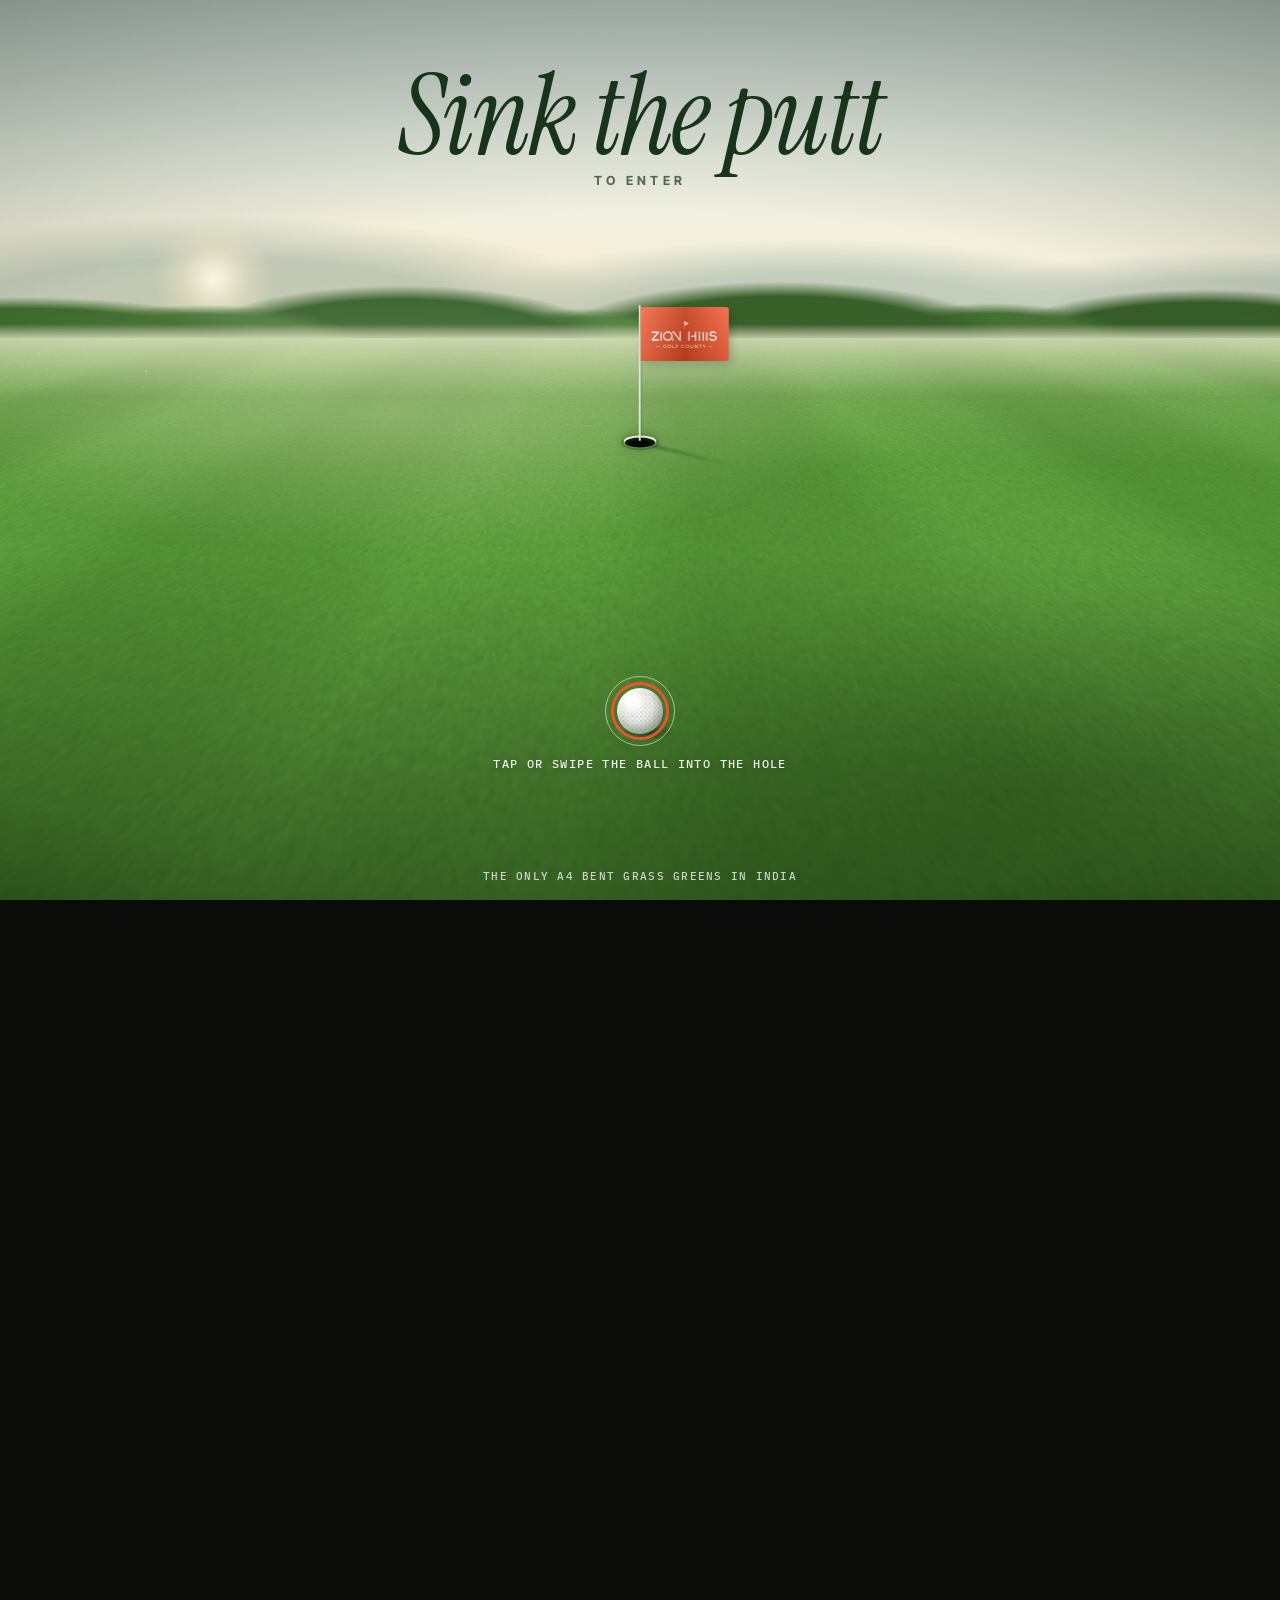
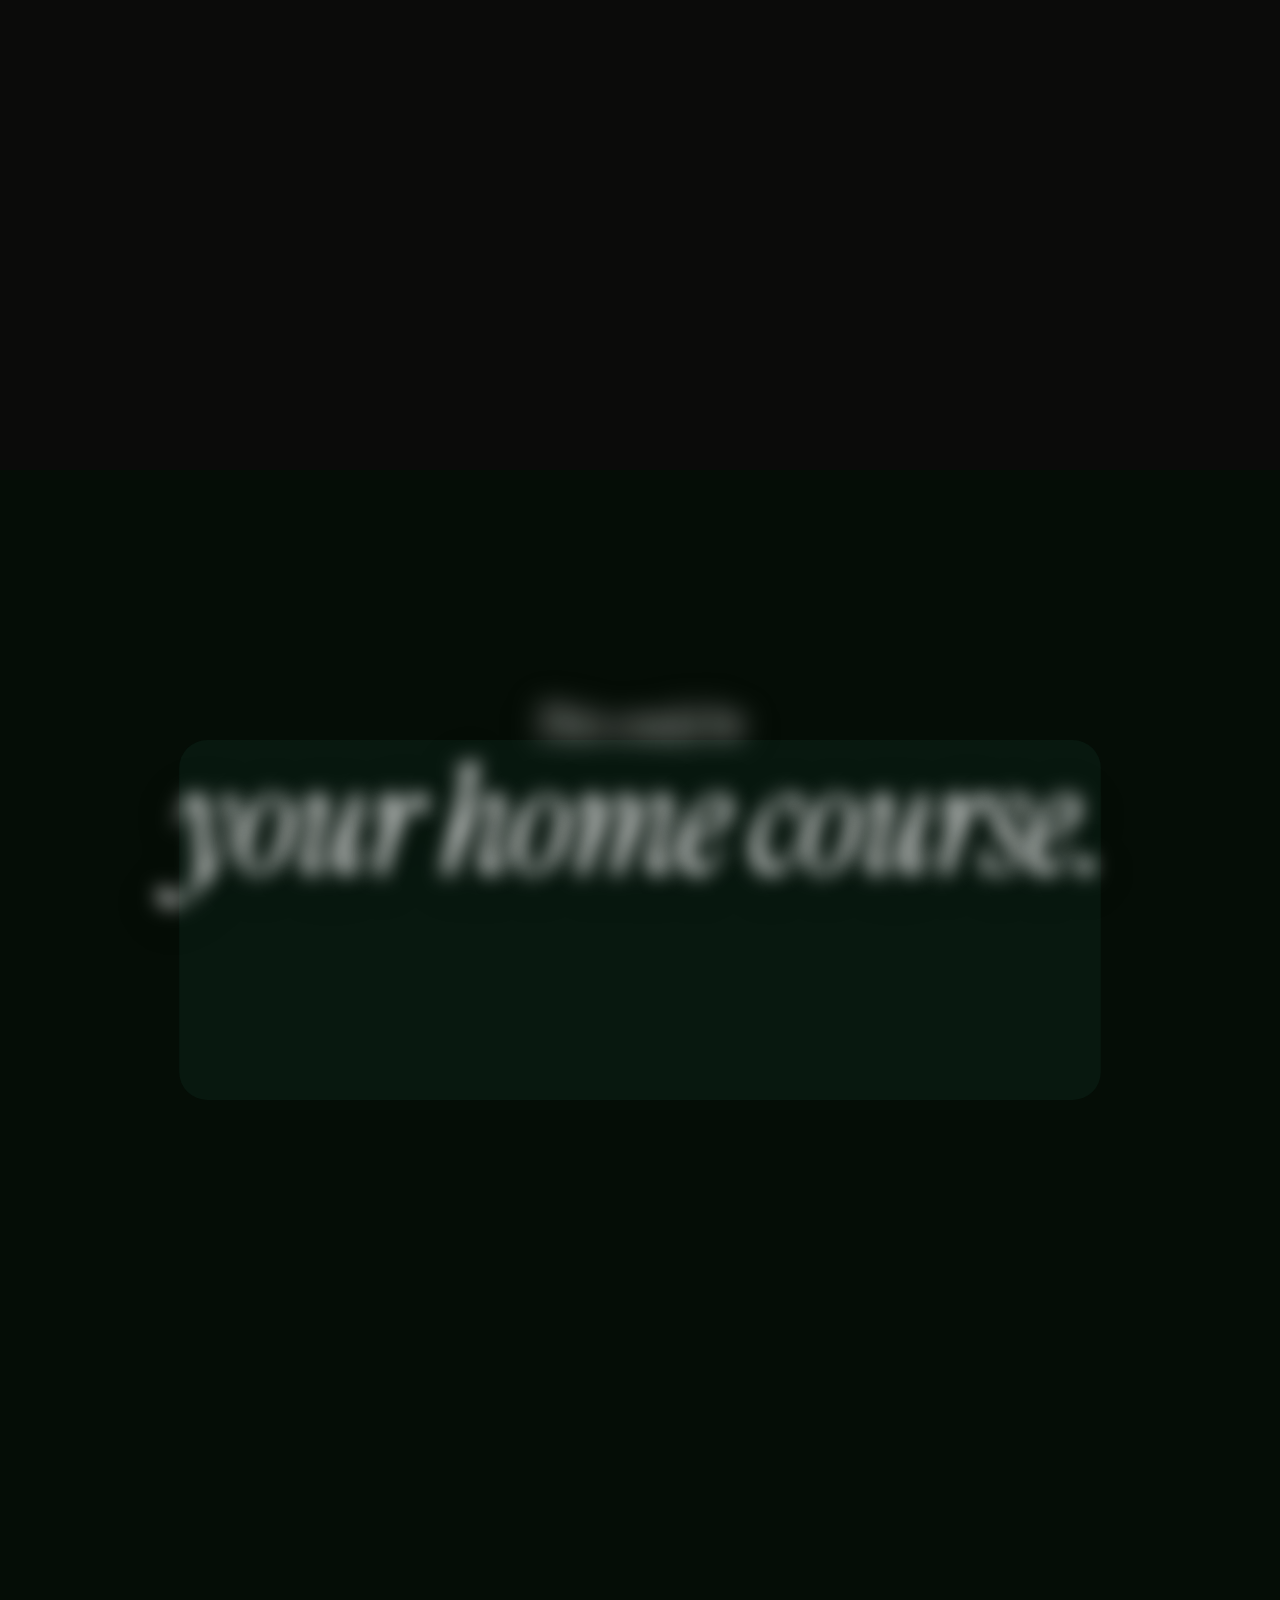
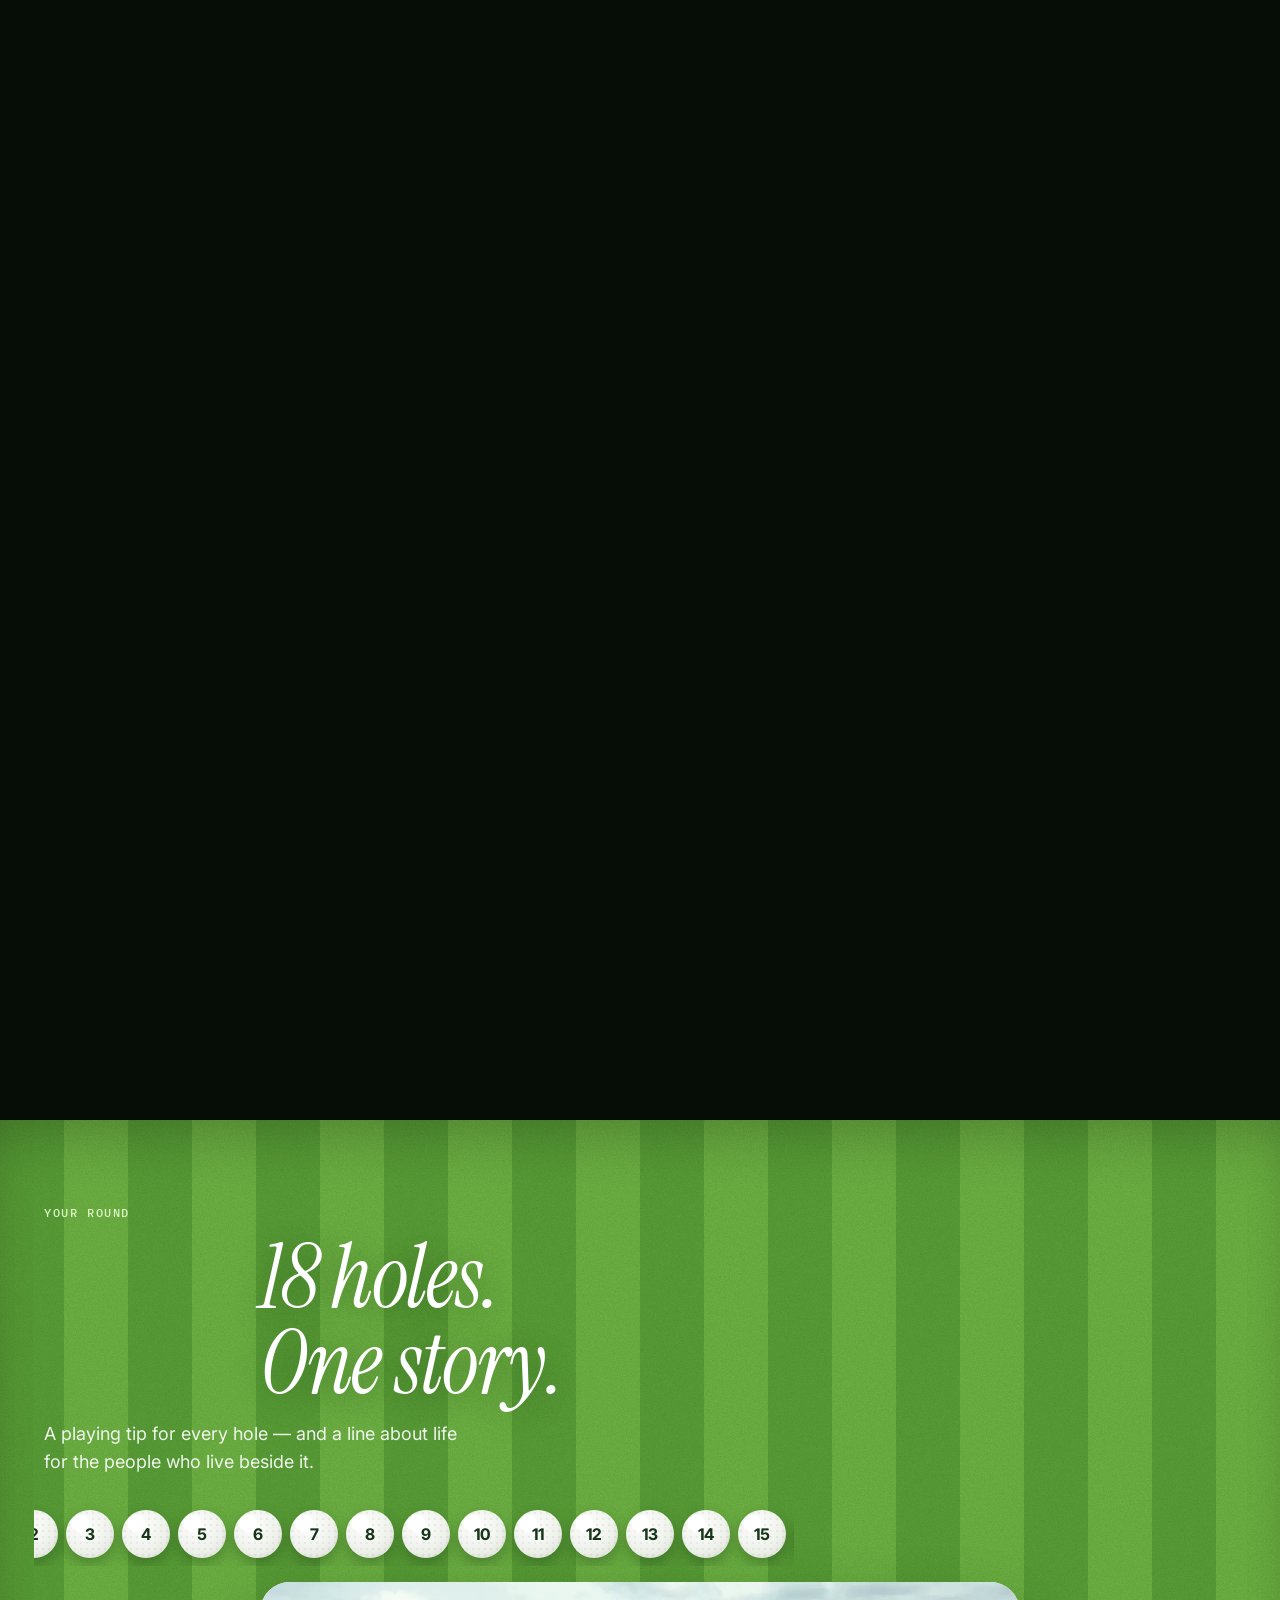
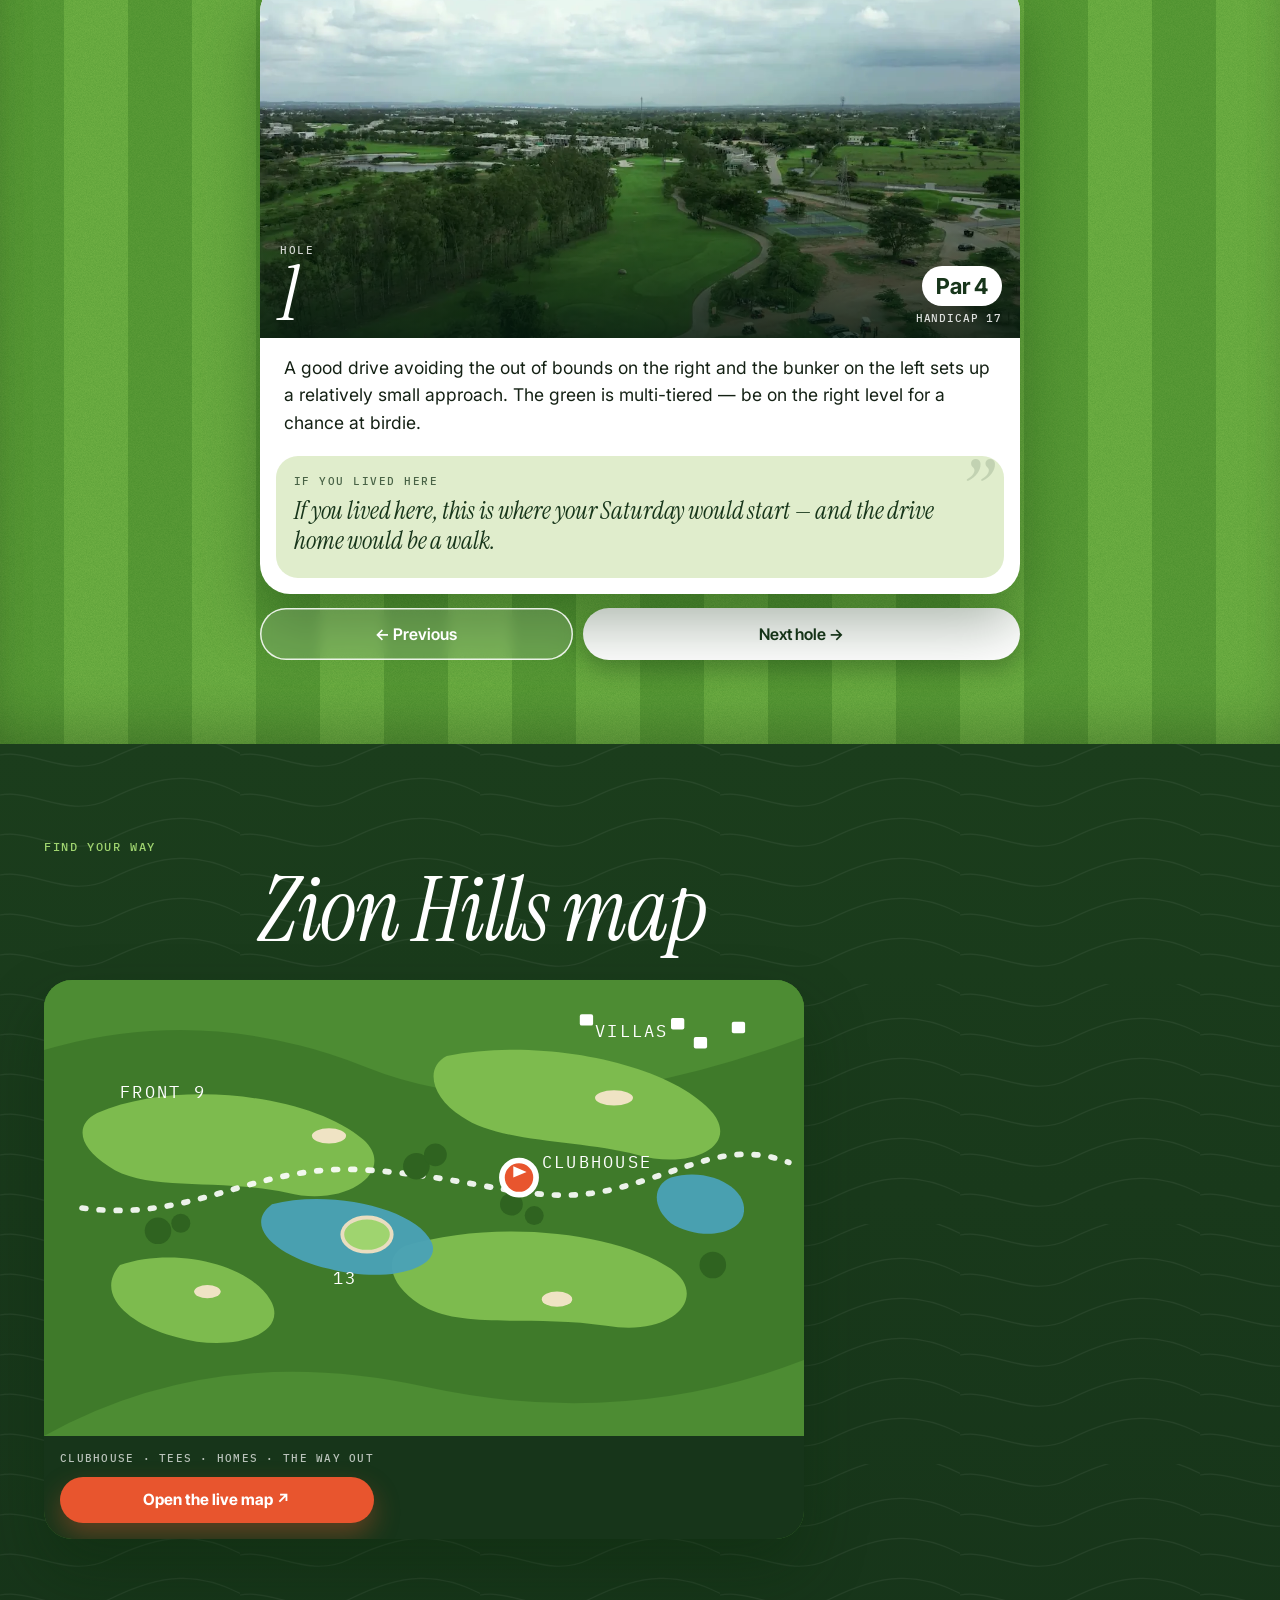
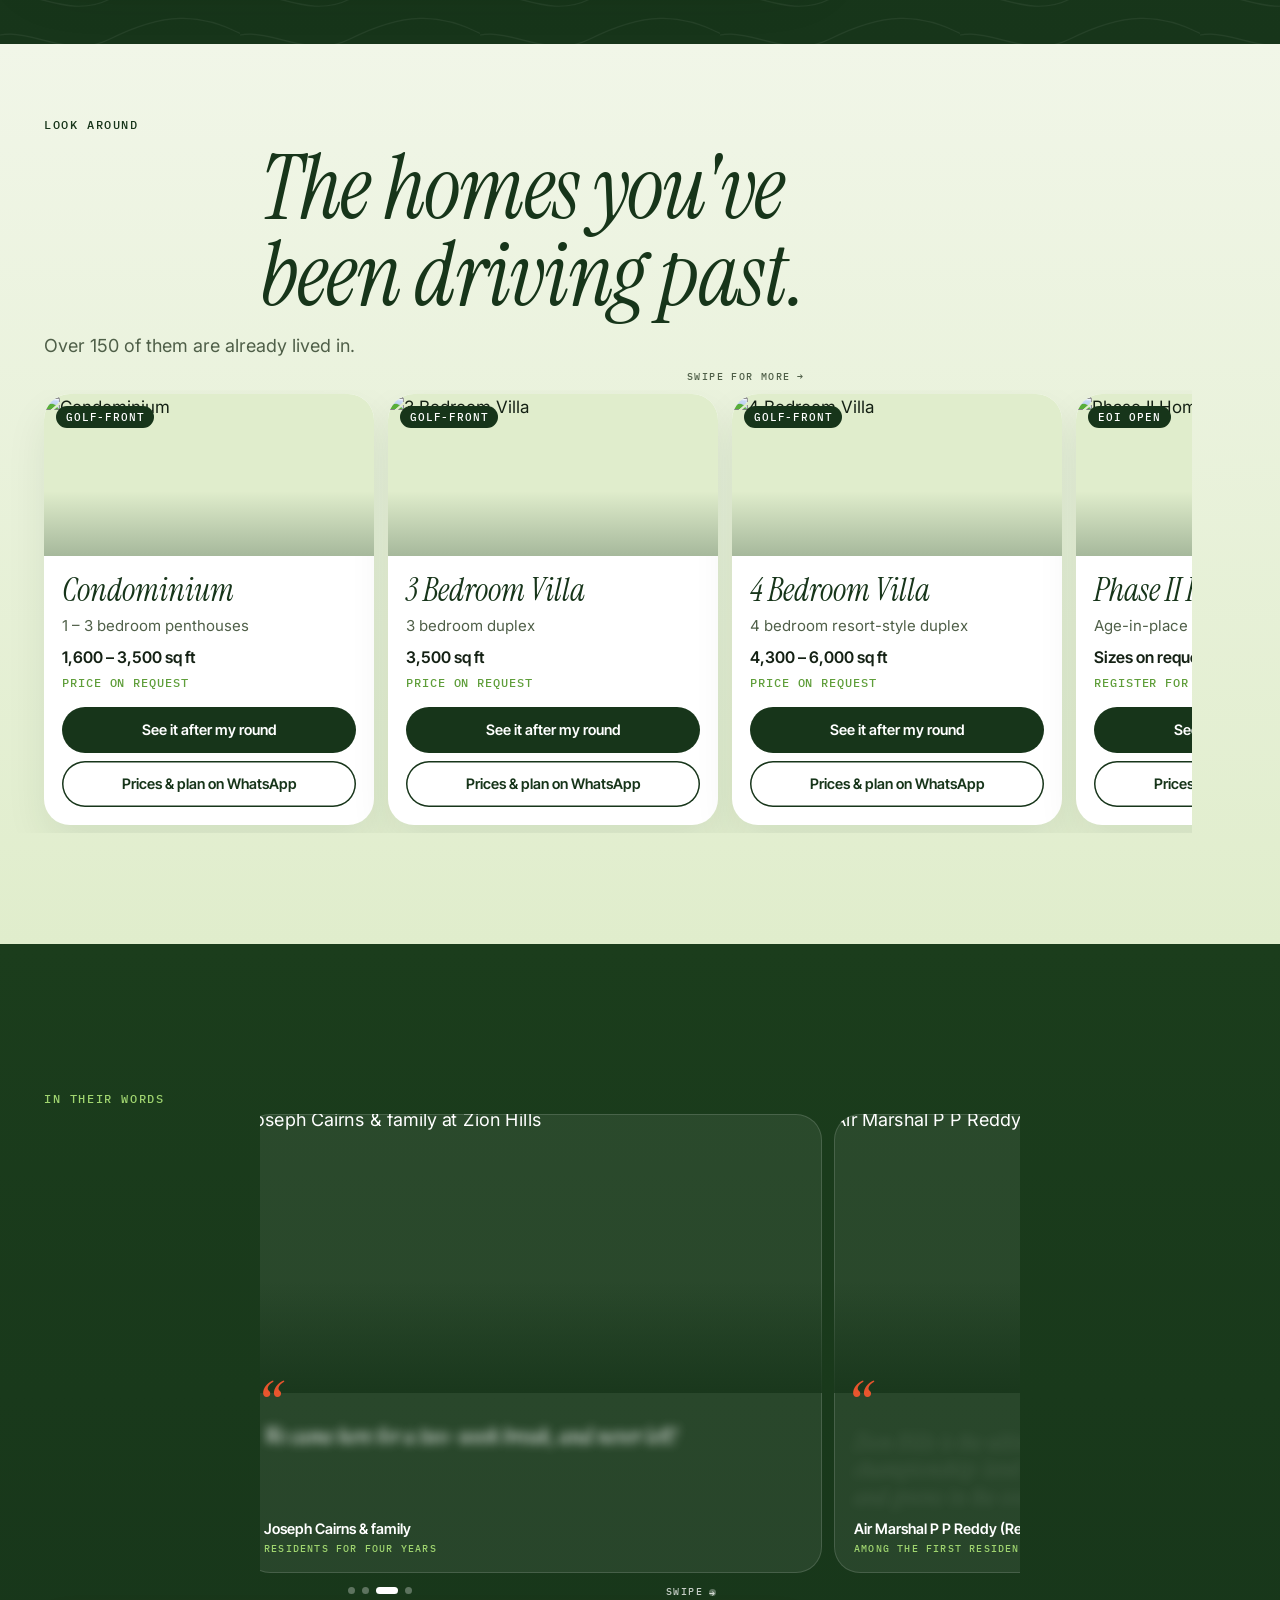
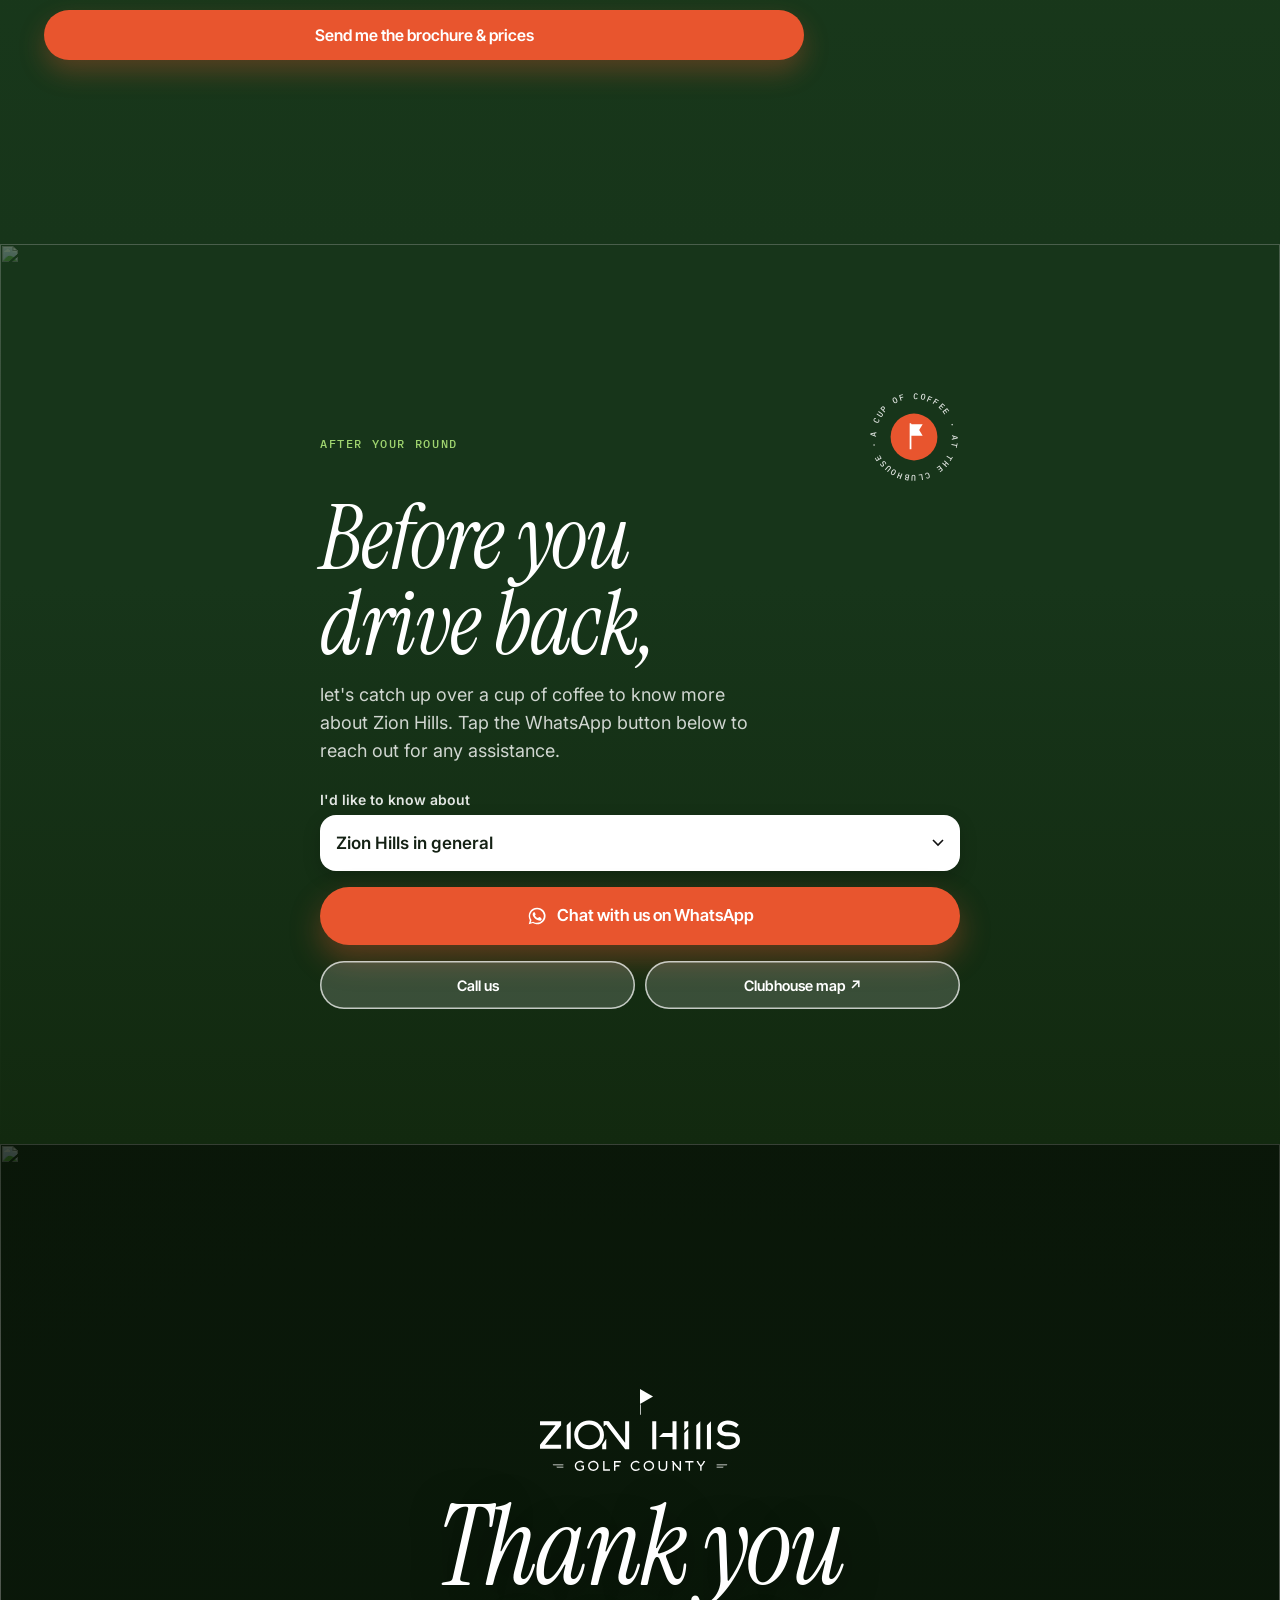
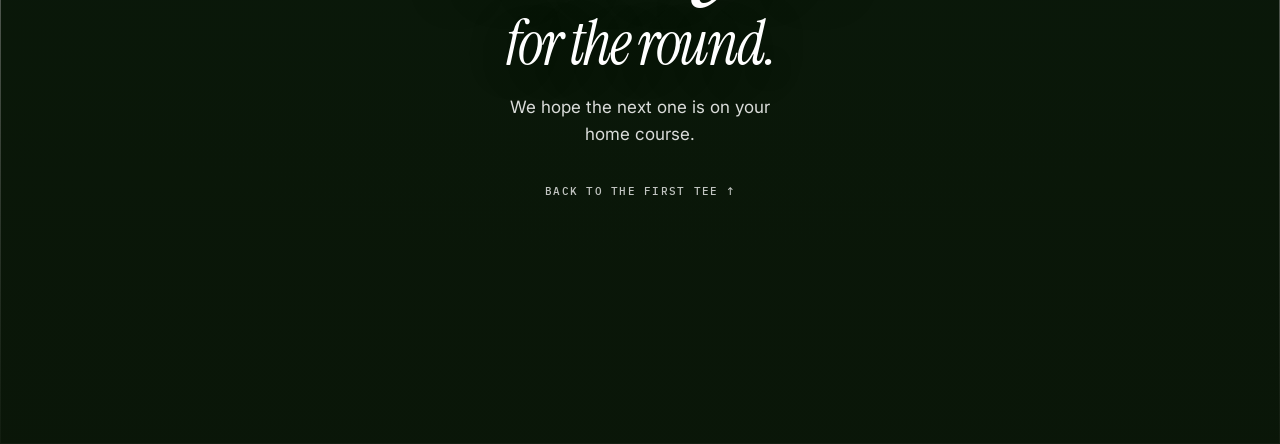
==== index.html @ a8da4b74 "Coffee invitation, closing thank-you, sounds for homes and testimonials - Clubhouse: 'Before you dri" ====
<!doctype html>
<html lang="en">
<head>
  <meta charset="utf-8">
  <meta name="viewport" content="width=device-width, initial-scale=1, viewport-fit=cover">
  <title>Zion Hills — Sink the Putt</title>
  <meta name="description" content="Your hole-by-hole guide to the Zion Hills course — and the story of the people who live beside it.">
  <meta name="theme-color" content="#f1f6e8">
  <meta property="og:title" content="Zion Hills — Sink the Putt">
  <meta property="og:description" content="Your hole-by-hole guide to Zion Hills. This could be your home course.">
  <meta property="og:image" content="https://znxare.github.io/zion-hills-tour/images/share.jpg">
  <meta property="og:image:width" content="1200">
  <meta property="og:image:height" content="630">
  <meta name="twitter:card" content="summary_large_image">
  <link rel="icon" href="images/favicon.svg" type="image/svg+xml">
  <link rel="apple-touch-icon" href="images/apple-touch-icon.png">
  <link rel="preconnect" href="https://fonts.googleapis.com">
  <link rel="preconnect" href="https://fonts.gstatic.com" crossorigin>
  <link href="https://fonts.googleapis.com/css2?family=Instrument+Serif:ital@0;1&family=Inter+Tight:wght@500;600;700;800&family=IBM+Plex+Mono:wght@500&family=Inter:wght@400;500;600&display=swap" rel="stylesheet">
  <link rel="stylesheet" href="css/cart.css?v=20261116012708">
</head>
<body class="gating">
  <!-- 0. The ritual: sink the putt to enter -->
  <div class="gate" id="gate" role="dialog" aria-modal="true" aria-labelledby="gate-title">
    <!-- a real putting green, seen from where you stand over the ball -->
    <div class="g-sky" aria-hidden="true"></div>
    <div class="g-trees" aria-hidden="true"></div>
    <div class="g-turf" aria-hidden="true"><div class="g-plane"></div></div>
    <div class="g-light" aria-hidden="true"></div>
    <div class="green" aria-hidden="true">
      <span class="pin-shadow"></span>
      <span class="cup"><i></i></span>
      <span class="pin"><i></i></span>
    </div>
    <div class="gate-copy">
      <h1 id="gate-title"><em class="serif"></em><span></span></h1>
    </div>
    <button class="ball" id="ball" aria-label="Putt the ball"><i></i></button>
    <p class="mono gate-hint"></p>
    <p class="gate-msg" aria-live="polite"></p>
    <p class="mono gate-foot">The only A4 Bent Grass greens in India</p>
  </div>

  <main id="app"></main>

  <!-- Dock: always-on main ask -->
  <nav class="dock" aria-label="Quick actions">
    <a class="dock-round" id="dock-wa" href="#" target="_blank" rel="noopener" aria-label="WhatsApp Zion Hills">
      <svg viewBox="0 0 24 24" width="22" height="22" aria-hidden="true"><path fill="currentColor" d="M12 2a10 10 0 0 0-8.6 15l-1.3 4.8 4.9-1.3A10 10 0 1 0 12 2zm0 18.2c-1.5 0-3-.4-4.2-1.1l-.3-.2-2.9.8.8-2.8-.2-.3A8.2 8.2 0 1 1 12 20.2zm4.5-6.1c-.2-.1-1.5-.7-1.7-.8-.2-.1-.4-.1-.6.1l-.8 1c-.1.2-.3.2-.5.1a6.7 6.7 0 0 1-3.3-2.9c-.3-.4.2-.4.7-1.4.1-.2 0-.3 0-.4l-.8-1.8c-.2-.5-.4-.4-.6-.4h-.5a1 1 0 0 0-.7.3 3 3 0 0 0-.9 2.2c0 1.3 1 2.6 1.1 2.8.1.2 1.9 2.9 4.6 4 1.7.7 2.4.8 3.2.7.5-.1 1.5-.6 1.8-1.2.2-.6.2-1.1.1-1.2l-.4-.2z"/></svg>
    </a>
    <a class="dock-main" href="#after">See a home after your round</a>
    <button class="dock-round" id="menu-btn" aria-label="Open menu" aria-expanded="false" aria-controls="sheet">
      <svg viewBox="0 0 24 24" width="22" height="22" aria-hidden="true"><path fill="currentColor" d="M4 8h16v1.6H4zm0 6.4h16V16H4z"/></svg>
    </button>
  </nav>

  <div class="sheet" id="sheet" hidden>
    <div class="sheet-back" data-close></div>
    <div class="sheet-card" role="dialog" aria-label="Menu">
      <p class="mono">Zion Hills</p>
      <nav class="sheet-links"></nav>
      <button class="mono linkish" data-close>Close</button>
    </div>
  </div>

  <script src="js/content.js?v=20261116012708"></script>
  <script src="js/cart-content.js?v=20261116012708"></script>
  <script src="js/cart.js?v=20261116012708"></script>
</body>
</html>
---- css/cart.css ----
/* Zion Hills — "Sink the putt" golf-cart page.
   Two moods tell the story: the city is film grit (black & white, grain, bold sans);
   Zion Hills is a calm dream (mint light, flame-tree petals, italic serif). */
:root {
  --mint: #f1f6e8;      /* morning light on the fairway */
  --mint-2: #e0edcc;
  --mint-3: #c3dea4;
  --deep: #17351a;      /* shade under the mango trees */
  --deep-2: #24502a;
  --grass: #5f9e3a;     /* fairway */
  --grass-2: #74b347;   /* the light mowing stripe */
  --green-hi: #9fd46f;  /* bent grass in the sun */
  --ink: #142114;
  --ink-2: #4f5f48;
  --line: rgba(18, 32, 26, .12);
  --white: #fff;
  --flame: #e8552e;
  --grit: #0b0b0a;
  --serif: "Instrument Serif", Georgia, "Times New Roman", serif;
  --sans: "Inter Tight", "Inter", system-ui, -apple-system, Segoe UI, sans-serif;
  --mono: "IBM Plex Mono", ui-monospace, Menlo, Consolas, monospace;
  --body: "Inter", system-ui, -apple-system, Segoe UI, sans-serif;
  --g: 20px;
  --ease: cubic-bezier(.2, .7, .1, 1);
}
@media (min-width: 700px) { :root { --g: 44px; } }

*, *::before, *::after { box-sizing: border-box; }
html { scroll-behavior: smooth; scroll-padding-top: 70px; -webkit-text-size-adjust: 100%; }
body {
  margin: 0; color: var(--ink); font: 400 17px/1.55 var(--body); -webkit-font-smoothing: antialiased;
  background: var(--mint);
}
body.gating { overflow: hidden; }
main { overflow-x: clip; }
img { display: block; max-width: 100%; }
a { color: inherit; }
button, input, select { font: inherit; }
:focus-visible { outline: 3px solid var(--flame); outline-offset: 3px; }
.serif { font-family: var(--serif); font-style: italic; font-weight: 400; }
.mono { font-family: var(--mono); font-weight: 500; font-size: 11.5px; letter-spacing: .12em; text-transform: uppercase; }
.linkish { background: none; border: 0; padding: 6px 2px; color: inherit; cursor: pointer; text-decoration: underline; text-underline-offset: 4px; }

/* (gate styles: see "Sink the putt — premium" at the end) */

/* ===================== 1. CITY (film grit) ===================== */
.city { position: relative; height: 330vh; background: var(--grit); color: #fff; }
.city .stage, .dream .stage { position: -webkit-sticky; position: sticky; top: 0; height: 100vh; overflow: hidden; }
.city-img {
  position: absolute; top: 0; left: 0; width: 100%; height: 100%; object-fit: cover;
  filter: grayscale(1) contrast(1.25) brightness(.55);
  transform: scale(calc(1.18 - var(--p, 0) * .14));
}
.grain {
  position: absolute; top: -50%; left: -50%; width: 200%; height: 200%; pointer-events: none; opacity: .16;
  background-image: url("data:image/svg+xml,%3Csvg xmlns='http://www.w3.org/2000/svg' width='160' height='160'%3E%3Cfilter id='n'%3E%3CfeTurbulence type='fractalNoise' baseFrequency='.9' numOctaves='2' stitchTiles='stitch'/%3E%3C/filter%3E%3Crect width='100%25' height='100%25' filter='url(%23n)'/%3E%3C/svg%3E");
  animation: grain 1s steps(4) infinite;
}
@keyframes grain { 25% { transform: translate(-3%, 2%); } 50% { transform: translate(2%, -3%); } 75% { transform: translate(-2%, -1%); } }
.scan { position: absolute; top: 0; right: 0; bottom: 0; left: 0; pointer-events: none; background: repeating-linear-gradient(0deg, rgba(0, 0, 0, .22) 0 1px, transparent 1px 3px); mix-blend-mode: multiply; }
.vignette { position: absolute; top: 0; right: 0; bottom: 0; left: 0; background: radial-gradient(120% 90% at 50% 40%, transparent 40%, rgba(0, 0, 0, .75)); }
.strip { position: absolute; top: 0; bottom: 0; left: 0; width: 10px; background: var(--flame); }
.timecode { position: absolute; top: calc(64px + env(safe-area-inset-top)); left: calc(var(--g) + 4px); margin: 0; color: rgba(255, 255, 255, .8); display: flex; align-items: center; gap: 8px; }
.timecode i { width: 8px; height: 8px; border-radius: 50%; background: var(--flame); animation: blink 1.2s steps(2) infinite; }
@keyframes blink { 50% { opacity: 0; } }
.city-words { position: absolute; left: calc(var(--g) + 4px); right: var(--g); bottom: calc(118px + env(safe-area-inset-bottom)); margin: 0; color: #fff; font-style: normal; }
.city-words span {
  display: block; font: 800 clamp(46px, 13.5vw, 128px)/.9 var(--sans); letter-spacing: -.045em;
  opacity: 0; transform: translateY(18px);
}
.city-words span.on { opacity: 1; transform: none; animation: glitch .45s steps(3) 1; }
@keyframes glitch {
  0% { text-shadow: 4px 0 var(--flame), -4px 0 #4fd1ff; transform: translateX(-6px) skewX(-8deg); }
  50% { text-shadow: -3px 0 var(--flame), 3px 0 #4fd1ff; transform: translateX(4px); }
  100% { text-shadow: none; transform: none; }
}
.skip-intro { position: absolute; right: var(--g); top: calc(64px + env(safe-area-inset-top)); color: rgba(255, 255, 255, .8); }

/* ===================== 2. DREAM (the switch) ===================== */
.dream { position: relative; height: 300vh; background: var(--mint); }
.dream { background: #08180f; }
.dream-photo { position: absolute; top: 0; left: 0; width: 100%; height: 100%; object-fit: cover; filter: saturate(1.15) contrast(1.05); opacity: calc(var(--p, 0) * 2.2); transform: scale(calc(1.22 - var(--p, 0) * .2)); }
.dream-wash { position: absolute; top: 0; right: 0; bottom: 0; left: 0; background:
  radial-gradient(120% 70% at 50% 38%, rgba(4, 18, 10, .5), rgba(4, 18, 10, 0) 70%),
  linear-gradient(to bottom, rgba(4, 18, 10, .45) 0%, rgba(4, 18, 10, 0) 30%, rgba(4, 18, 10, 0) 62%, rgba(4, 18, 10, .78) 100%); }
.dream-dark { position: absolute; top: 0; right: 0; bottom: 0; left: 0; background: var(--grit); opacity: calc(1 - var(--p, 0) * 3.2); pointer-events: none; }
.dream-words { position: absolute; left: var(--g); right: var(--g); top: 30%; text-align: center; margin: 0; color: #fff; text-wrap: balance; text-shadow: 0 4px 40px rgba(0, 0, 0, .45); }
.dream-words span {
  display: block; font: italic 400 clamp(52px, 15.5vw, 150px)/.92 var(--serif); letter-spacing: -.02em;
  opacity: 0; filter: blur(14px); transform: translateY(24px) scale(.98);
  transition: opacity 1.1s var(--ease), filter 1.2s var(--ease), transform 1.2s var(--ease);
}
.dream-words span:nth-child(1) { font-size: .62em; margin-bottom: .12em; }
.dream-words span.on { opacity: 1; filter: blur(0); transform: none; }
.dream-line { position: absolute; left: var(--g); right: var(--g); bottom: calc(120px + env(safe-area-inset-bottom)); margin: 0; text-align: center; color: #fff; opacity: 0; transition: opacity 1s; line-height: 1.7; }
.dream-line.on { opacity: .85; }

/* floating petals + golf balls (dream sections only) */
.petals { position: absolute; top: 0; right: 0; bottom: 0; left: 0; pointer-events: none; overflow: hidden; }
.petal { position: absolute; top: -6%; left: var(--x); animation: fall var(--d) linear var(--delay) infinite; }
.petal i {
  display: block; width: var(--s); height: calc(var(--s) * 1.3); border-radius: 70% 0 70% 0;
  background: linear-gradient(135deg, #ff8a5c, var(--flame) 60%, #b8361a); opacity: .85;
  animation: sway calc(var(--d) / 3) ease-in-out infinite alternate;
}
@keyframes fall { to { transform: translateY(112vh); } }
@keyframes sway { from { transform: translateX(-14px) rotate(-20deg); } to { transform: translateX(16px) rotate(50deg); } }
.float-ball {
  position: absolute; width: var(--s); height: var(--s); left: var(--x); top: var(--y); border-radius: 50%;
  background: radial-gradient(circle at 35% 30%, #fff 0 30%, #eef1ef 58%, #c4cec8 100%);
  box-shadow: 0 14px 24px rgba(16, 48, 30, .18); animation: drift 7s ease-in-out var(--delay) infinite alternate;
}
@keyframes drift { to { transform: translate(10px, -26px) rotate(25deg); } }

/* ===================== Sections (dream style) ===================== */
.sec { position: relative; padding: 84px var(--g); }
.sec > * { max-width: 760px; margin-left: auto; margin-right: auto; }
.sec.tint { background: linear-gradient(180deg, var(--mint) 0%, var(--mint-2) 100%); }
.eyebrow { font-family: var(--mono); font-weight: 500; font-size: 11.5px; letter-spacing: .14em; text-transform: uppercase; color: var(--deep); opacity: .7; margin: 0 0 12px; }
h2 { font: italic 400 clamp(44px, 12vw, 88px)/.98 var(--serif); letter-spacing: -.015em; margin: 0; color: var(--deep); text-wrap: balance; }
.lead { font-size: 18px; color: var(--ink-2); margin: 14px 0 26px; max-width: 40ch; }
.muted { color: var(--ink-2); margin: 4px 0 0; font-size: 15px; }
.small { font-size: 14px; color: var(--ink-2); margin: 14px 0 0; }
.fine { font-size: 12.5px !important; opacity: .85; }

/* buttons */
.btn {
  display: inline-flex; align-items: center; justify-content: center; gap: 8px;
  min-height: 52px; padding: 0 22px; border-radius: 999px; border: 0; cursor: pointer;
  font: 600 16px/1.2 var(--sans); text-decoration: none; text-align: center; transition: transform .2s var(--ease);
}
.btn:active { transform: scale(.97); }
.btn.dark { background: var(--deep); color: #fff; }
.btn.light { background: #fff; color: var(--deep); }
.btn.glass { background: rgba(255, 255, 255, .16); color: #fff; box-shadow: inset 0 0 0 1.5px rgba(255, 255, 255, .7); }
.btn.line { background: transparent; color: var(--deep); box-shadow: inset 0 0 0 1.5px var(--deep); }
.btn.sm { min-height: 46px; font-size: 14.5px; padding: 0 16px; }
.btn.wide { width: 100%; }
.btns { display: flex; flex-wrap: wrap; gap: 10px; }
.btns.stack { flex-direction: column; }

/* ---------- Holes ---------- */
.hole-nav { display: flex; align-items: center; gap: 8px; overflow-x: auto; scrollbar-width: none; margin: 22px auto 16px; padding: 4px 2px; }
.hole-nav::-webkit-scrollbar { display: none; }
.hole-nav button {
  flex: none; width: 46px; height: 46px; border-radius: 50%; cursor: pointer; border: 0;
  background: rgba(255, 255, 255, .7); color: var(--deep); font: 700 16px/1 var(--sans); box-shadow: inset 0 0 0 1px var(--line);
}
.hole-nav button.seen { background: var(--mint-3); }
.hole-nav button.on { background: var(--deep); color: #fff; box-shadow: none; }
.hole {
  background: rgba(255, 255, 255, .86); border-radius: 30px; padding: 24px; min-height: 260px;
  box-shadow: 0 24px 50px rgba(16, 48, 30, .1), inset 0 0 0 1px rgba(255, 255, 255, .9);
}
.hole-head { display: flex; align-items: flex-end; justify-content: space-between; gap: 12px; }
.hole-no { font: italic 400 92px/.8 var(--serif); color: var(--deep); display: flex; flex-direction: column; }
.hole-no small { font: 500 11px/1 var(--mono); letter-spacing: .14em; text-transform: uppercase; font-style: normal; color: var(--ink-2); margin-bottom: 10px; }
.hole-meta { display: flex; flex-direction: column; align-items: flex-end; gap: 6px; text-align: right; }
.hole-meta b { font: 700 22px/1 var(--sans); padding: 9px 14px; border-radius: 999px; background: var(--mint-2); color: var(--deep); }
.hole-meta span { font: 500 10.5px/1.2 var(--mono); letter-spacing: .08em; text-transform: uppercase; color: var(--ink-2); }
.badge { display: inline-block; margin: 16px 0 0; padding: 7px 12px; border-radius: 999px; background: var(--flame); color: #fff; font: 600 13px/1.2 var(--sans); }
.tip { font-size: 17.5px; line-height: 1.55; margin: 16px 0 0; }
.lived { margin: 20px -8px -8px; padding: 20px 18px 22px; border-radius: 22px; background: var(--mint-2); color: var(--deep); }
.lived.back { background: var(--deep); color: #fff; }
.lived > span { display: block; font: 500 10.5px/1 var(--mono); letter-spacing: .14em; text-transform: uppercase; opacity: .75; margin-bottom: 10px; }
.lived p { margin: 0; font: italic 400 25px/1.2 var(--serif); letter-spacing: -.005em; text-wrap: pretty; }
.lived-act { margin-top: 16px; display: grid; gap: 8px; }
.lived.back .btn.dark { background: #fff; color: var(--deep); }
.lived.back .btn.line { color: #fff; box-shadow: inset 0 0 0 1.5px #fff; }
.tiny { margin: 0; font-size: 12.5px; line-height: 1.4; opacity: .75; }
.hole-steps { display: grid; grid-template-columns: 1fr 1.4fr; gap: 10px; margin-top: 14px; }

/* ---------- Homes ---------- */
.cards {
  display: grid; grid-auto-flow: column; grid-auto-columns: min(82%, 330px); gap: 14px;
  overflow-x: auto; scroll-snap-type: x mandatory; scrollbar-width: none;
  margin: 0 calc(var(--g) * -1) !important; max-width: none !important; padding: 4px var(--g) 8px; scroll-padding: 0 var(--g);
}
.cards::-webkit-scrollbar { display: none; }
.card { scroll-snap-align: start; background: rgba(255, 255, 255, .88); border-radius: 26px; overflow: hidden; display: flex; flex-direction: column; box-shadow: 0 18px 40px rgba(16, 48, 30, .08); }
.card-img { position: relative; height: 200px; background: var(--mint-2); }
.card-img img { width: 100%; height: 100%; object-fit: cover; }
.tag { position: absolute; top: 12px; left: 12px; padding: 6px 10px; border-radius: 999px; background: #fff; font: 500 10.5px/1 var(--mono); letter-spacing: .08em; text-transform: uppercase; }
.card-body { padding: 18px; display: flex; flex-direction: column; gap: 8px; flex: 1; }
.card-body h3 { margin: 0; font: italic 400 32px/1 var(--serif); color: var(--deep); }
.card-body .muted { margin: 0; }
.size { margin: 2px 0 0; font: 600 16px/1.3 var(--sans); }
.price { margin: 0 0 8px; font: 500 11.5px/1.3 var(--mono); letter-spacing: .08em; text-transform: uppercase; color: var(--flame); }
.card-body .btn:first-of-type { margin-top: auto; }
.pull { margin: 26px auto 0; padding: 26px; border-radius: 26px; background: rgba(255, 255, 255, .7); }
.pull p { margin: 0; font: italic 400 30px/1.15 var(--serif); color: var(--deep); }
.pull cite { display: block; margin-top: 12px; font: 500 11px/1.3 var(--mono); letter-spacing: .1em; text-transform: uppercase; font-style: normal; color: var(--ink-2); }
.brochure { margin-top: 22px; padding: 22px; border-radius: 26px; background: var(--deep); color: #fff; display: grid; gap: 16px; }
.brochure h3 { margin: 0; font: italic 400 30px/1.05 var(--serif); }
.brochure p { margin: 6px 0 0; color: rgba(255, 255, 255, .78); font-size: 16px; }
.brochure .btn.dark { background: #fff; color: var(--deep); }

/* ---------- 19th hole ---------- */
.nineteenth {
  /* last section: rounded "sheet" that slides over the homes, clubhouse photo behind */
  position: relative; z-index: 1; margin-top: -30px; border-radius: 30px 30px 0 0; overflow: hidden; color: #fff;
  padding: 84px var(--g) calc(80px + env(safe-area-inset-bottom)); background: var(--deep);
}
.n-photo { position: absolute; top: 0; left: 0; width: 100%; height: 100%; object-fit: cover; filter: saturate(.85); }
.n-shade { position: absolute; top: 0; right: 0; bottom: 0; left: 0; background: linear-gradient(180deg, rgba(10, 34, 21, .72) 0%, rgba(10, 34, 21, .9) 38%, #0a2215 100%); }
.n-inner { position: relative; max-width: 640px; margin: 0 auto; }
.n-head { display: flex; align-items: center; justify-content: space-between; gap: 16px; margin-bottom: 6px; }
.n-head .eyebrow { margin: 0; }
.seal { width: 104px; height: 104px; flex: none; margin: -14px -6px 0 0; }
.seal text { fill: rgba(255, 255, 255, .88); font: 500 9.6px var(--mono); letter-spacing: .16em; }
.seal-spin { transform-origin: 60px 60px; animation: spin 22s linear infinite; }
@keyframes spin { to { transform: rotate(360deg); } }
.seal-core { fill: var(--flame); }
.seal-flag { fill: #fff; }
.nineteenth .eyebrow { color: #bfe3c8; opacity: 1; }
.nineteenth h2 { color: #fff; }
.nineteenth .lead { color: rgba(255, 255, 255, .8); }
.nineteenth .small { color: rgba(255, 255, 255, .72); }
form { display: grid; gap: 16px; }
label { display: grid; gap: 6px; font: 600 14px/1.3 var(--body); color: rgba(255, 255, 255, .88); }
input, select {
  width: 100%; min-height: 56px; padding: 14px 16px; border-radius: 16px; border: 0; box-shadow: 0 6px 18px rgba(0, 0, 0, .18);
  background: #fff; color: var(--ink); font-size: 17px; -webkit-appearance: none; appearance: none;
}
select { background-image: url("data:image/svg+xml,%3Csvg xmlns='http://www.w3.org/2000/svg' width='12' height='8'%3E%3Cpath d='M1 1l5 5 5-5' stroke='%23111' fill='none' stroke-width='1.6'/%3E%3C/svg%3E"); background-repeat: no-repeat; background-position: right 16px center; padding-right: 42px; }
.err { margin: 0; color: #ffb4a3; font-size: 15px; }

/* ---------- Tonight ---------- */
.tonight { position: relative; color: #fff; overflow: hidden; background: var(--grit); min-height: 88vh; display: flex; align-items: flex-end; }
.tonight > img { position: absolute; top: 0; left: 0; width: 100%; height: 100%; object-fit: cover; }
.tonight-shade { position: absolute; top: 0; right: 0; bottom: 0; left: 0; background: linear-gradient(to top, rgba(8, 24, 15, .9) 0%, rgba(8, 24, 15, .4) 55%, rgba(8, 24, 15, .1) 100%); }
.tonight-copy { position: relative; padding: 80px var(--g) 120px; max-width: 640px; width: 100%; margin: 0 auto; }
.tonight .eyebrow { color: #cfe8d5; opacity: 1; }
.tonight h2 { color: #fff; }
.tonight .lead { color: rgba(255, 255, 255, .86); }
.prize { display: inline-block; margin: 0 0 20px; padding: 10px 14px; border-radius: 14px; background: rgba(255, 255, 255, .16); font: 600 16px/1.35 var(--sans); }

/* ---------- Footer ---------- */
.foot { padding: 44px var(--g) calc(130px + env(safe-area-inset-bottom)); max-width: 760px; margin: 0 auto; }
.foot .links { display: flex; flex-wrap: wrap; gap: 10px 22px; margin: 24px 0 0; font-weight: 600; }
.foot .linkish { padding: 0; font-weight: 600; }

/* ===================== Dock + menu sheet ===================== */
.dock {
  position: fixed; z-index: 65; left: 12px; right: 12px; bottom: calc(12px + env(safe-area-inset-bottom));
  display: grid; grid-template-columns: 54px 1fr 54px; gap: 8px; max-width: 480px; margin: 0 auto;
  transition: opacity .3s, transform .4s var(--ease);
}
.dock-main {
  display: flex; align-items: center; justify-content: center; min-height: 54px; padding: 0 14px; border-radius: 999px;
  background: var(--ink); color: #fff; text-decoration: none; font: 600 15.5px/1.2 var(--sans); text-align: center;
  box-shadow: 0 12px 28px rgba(0, 0, 0, .28);
}
.dock-round {
  display: grid; place-items: center; width: 54px; height: 54px; border-radius: 50%; border: 0; cursor: pointer; padding: 0;
  background: rgba(255, 255, 255, .86); color: var(--deep); box-shadow: 0 12px 28px rgba(0, 0, 0, .18), inset 0 0 0 1px rgba(255, 255, 255, .9);
  -webkit-backdrop-filter: blur(10px); backdrop-filter: blur(10px);
}
body.gating .dock { opacity: 0; pointer-events: none; }
body.at-after .dock { opacity: 0; transform: translateY(20px); pointer-events: none; }

.sheet { position: fixed; z-index: 90; top: 0; right: 0; bottom: 0; left: 0; }
.sheet[hidden] { display: none; }
.sheet-back { position: absolute; top: 0; right: 0; bottom: 0; left: 0; background: rgba(8, 24, 15, .45); }
.sheet-card {
  position: absolute; left: 10px; right: 10px; bottom: calc(10px + env(safe-area-inset-bottom)); max-width: 480px; margin: 0 auto;
  padding: 22px 22px 14px; border-radius: 28px; background: var(--mint); animation: up .35s var(--ease);
}
@keyframes up { from { transform: translateY(30px); opacity: 0; } }
.sheet-card > .mono { margin: 0 0 8px; color: var(--ink-2); }
.sheet-links a { display: flex; justify-content: space-between; align-items: center; padding: 14px 2px; border-bottom: 1px solid var(--line); text-decoration: none; font: italic 400 30px/1.1 var(--serif); color: var(--deep); }
.sheet-links a small { font: 500 10.5px/1 var(--mono); letter-spacing: .1em; text-transform: uppercase; font-style: normal; color: var(--ink-2); }
.sheet-card > .linkish { display: block; margin: 12px auto 0; color: var(--ink-2); }

/* reveal for plain sections */
.rv { opacity: 0; transform: translateY(26px); transition: opacity .9s var(--ease), transform 1s var(--ease); }
.rv.in { opacity: 1; transform: none; }

@media (prefers-reduced-motion: reduce) {
  html { scroll-behavior: auto; }
  *, *::before, *::after { animation: none !important; transition-duration: .01ms !important; }
  .petals, .float-ball { display: none; }
}

/* ===================== Final polish ===================== */
/* the final CTA in flame orange — the one thing to tap */
.nineteenth .btn.light[type="submit"] { background: var(--flame); color: #fff; min-height: 58px; font-size: 16.5px; box-shadow: 0 14px 30px rgba(232, 85, 46, .35); }


/* holes: fairway mowing stripes behind the guide */
#holes {
  background:
    repeating-linear-gradient(135deg, rgba(255, 255, 255, .32) 0 70px, rgba(255, 255, 255, 0) 70px 140px),
    linear-gradient(180deg, var(--mint) 0%, #dcebdf 100%);
}
.hole { position: relative; overflow: hidden; }
.hole::before { content: ""; position: absolute; left: 24px; right: 24px; top: 0; height: 3px; border-radius: 0 0 3px 3px; background: linear-gradient(90deg, var(--flame), #f39a62); }
.hole-nav button { transition: background .25s, color .25s, transform .25s var(--ease); }
.hole-nav button.on { transform: scale(1.08); box-shadow: 0 0 0 3px var(--mint), 0 0 0 4.5px var(--deep); }
.lived { position: relative; }
.lived::after { content: "”"; position: absolute; right: 16px; top: -6px; font: italic 400 96px/1 var(--serif); opacity: .14; pointer-events: none; }

/* homes: richer cards */
#homes { padding-bottom: 110px; }
.card-img { height: 220px; }
.card-img::after { content: ""; position: absolute; left: 0; right: 0; bottom: 0; height: 40%; background: linear-gradient(to top, rgba(16, 48, 30, .28), transparent); }
.card { transition: transform .4s var(--ease); }
.card:active { transform: scale(.985); }
.pull { position: relative; padding-top: 44px; }
.pull::before { content: "“"; position: absolute; left: 22px; top: 2px; font: italic 400 84px/1 var(--serif); color: var(--flame); opacity: .85; }
.brochure {
  background:
    repeating-linear-gradient(135deg, rgba(255, 255, 255, .04) 0 26px, rgba(255, 255, 255, 0) 26px 52px),
    var(--deep);
}

/* dock: a touch more presence */
.dock-main { background: linear-gradient(180deg, #1f2a24, var(--ink)); box-shadow: 0 12px 28px rgba(0, 0, 0, .3), inset 0 1px 0 rgba(255, 255, 255, .12); }


/* "your home course" — the second line lands in flame */
.dream-words span:nth-child(2) { color: #ffd9c9; }

/* ---------- Course tools: live map + yardage book ---------- */
.mapbig {
  position: relative; display: block; margin: 18px 0 0; min-height: 200px; border-radius: 28px; overflow: hidden;
  text-decoration: none; color: #fff; background: var(--deep); box-shadow: 0 22px 44px rgba(16, 48, 30, .22);
  isolation: isolate;
}
.mapbig img { position: absolute; top: 0; left: 0; width: 100%; height: 100%; object-fit: cover; transform: scale(1.04); transition: transform 1.2s var(--ease); }
.mapbig:active img { transform: scale(1.09); }
.mapbig-shade { position: absolute; top: 0; right: 0; bottom: 0; left: 0; background:
  linear-gradient(to top, rgba(6, 26, 15, .92) 0%, rgba(6, 26, 15, .35) 55%, rgba(6, 26, 15, .1) 100%),
  repeating-linear-gradient(0deg, rgba(255, 255, 255, .07) 0 1px, transparent 1px 34px),
  repeating-linear-gradient(90deg, rgba(255, 255, 255, .07) 0 1px, transparent 1px 34px); }
.mapbig-pin { position: absolute; right: 26px; top: 24px; width: 50px; height: 50px; display: grid; place-items: center; border-radius: 50%; background: var(--flame); color: #fff; box-shadow: 0 10px 24px rgba(232, 85, 46, .5); }
.mapbig-pin i { position: absolute; inset: 0; border-radius: 50%; border: 2px solid var(--flame); animation: ping 2s var(--ease) infinite; }
@keyframes ping { from { transform: scale(1); opacity: .9; } to { transform: scale(2.6); opacity: 0; } }
.mapbig-copy { position: relative; display: grid; gap: 12px; padding: 96px 22px 22px; }
.mapbig-copy .mono { color: #ffb79f; font-size: 11px; letter-spacing: .14em; }
.mapbig-copy b { font: italic 400 38px/1 var(--serif); letter-spacing: -.01em; text-wrap: balance; }
.mapbig-btn { justify-self: start; margin-top: 6px; padding: 12px 18px; border-radius: 999px; background: #fff; color: var(--deep); font: 700 15px/1 var(--sans); }
.yardbook {
  display: grid; grid-template-columns: 44px 1fr 20px; gap: 14px; align-items: center; margin: 0 0 6px;
  padding: 15px 18px; border-radius: 22px; background: #fff; color: var(--ink); text-decoration: none;
  box-shadow: 0 12px 30px rgba(16, 48, 30, .08);
}
.yardbook-icon { width: 44px; height: 44px; border-radius: 14px; display: grid; place-items: center; background: var(--mint-2); color: var(--deep); }
.yardbook b { display: block; font: 700 16px/1.25 var(--sans); }
.yardbook small { display: block; margin-top: 3px; font-size: 13px; line-height: 1.4; color: var(--ink-2); }
.yardbook-go { font: 700 20px/1 var(--sans); color: var(--flame); }
@media (prefers-reduced-motion: reduce) { .mapbig-pin i { animation: none; } }

/* ---------- Hole photos ---------- */
.hole { padding-top: 0; }
.hole::before { z-index: 2; }
.hole-photo { position: relative; margin: 0 -24px; aspect-ratio: 1280 / 600; background: var(--deep); overflow: hidden; }
.hole-photo img { display: block; width: 100%; height: 100%; object-fit: cover; animation: holeIn .7s var(--ease); }
@keyframes holeIn { from { opacity: .2; transform: scale(1.06); } to { opacity: 1; transform: none; } }
.hole-photo::after { content: ""; position: absolute; inset: 0; background: linear-gradient(to top, rgba(6, 26, 15, .82) 0%, rgba(6, 26, 15, .2) 45%, rgba(6, 26, 15, 0) 70%); }
.hole-photo figcaption { position: absolute; z-index: 1; left: 20px; right: 18px; bottom: 14px; display: flex; align-items: flex-end; justify-content: space-between; gap: 12px; }
.hole-photo .hole-no { color: #fff; font-size: 76px; text-shadow: 0 6px 24px rgba(0, 0, 0, .35); }
.hole-photo .hole-no small { color: rgba(255, 255, 255, .8); margin-bottom: 8px; }
.hole-photo .hole-meta b { background: #fff; color: var(--deep); }
.hole-photo .hole-meta span { color: rgba(255, 255, 255, .85); }
.hole-photo .hole-meta .yds { font: 700 14px/1 var(--sans); letter-spacing: 0; text-transform: none; color: #fff; }
.hole .badge { margin-top: 18px; }
@media (prefers-reduced-motion: reduce) { .hole-photo img { animation: none; } }
@media (max-width: 600px) { .hole-photo { aspect-ratio: 3 / 2; } }

/* ===================== Grass theme ===================== */
/* The page now wears the course's own colours: fairway stripes, bent-grass greens,
   golf-ball whites and the orange of the pin flag. */
body { background: var(--mint); }


/* the round: you are standing on a mown fairway */
#holes {
  color: #fff;
  background:
    url("data:image/svg+xml,%3Csvg xmlns='http://www.w3.org/2000/svg' width='180' height='180'%3E%3Cfilter id='n'%3E%3CfeTurbulence type='fractalNoise' baseFrequency='1.4' numOctaves='2' stitchTiles='stitch'/%3E%3CfeColorMatrix values='0 0 0 0 0  0 0 0 0 .1  0 0 0 0 0  0 0 0 .22 0'/%3E%3C/filter%3E%3Crect width='100%25' height='100%25' filter='url(%23n)'/%3E%3C/svg%3E"),
    repeating-linear-gradient(90deg, var(--grass) 0 64px, var(--grass-2) 64px 128px);
  box-shadow: inset 0 40px 60px -30px rgba(0, 0, 0, .25), inset 0 -40px 60px -30px rgba(0, 0, 0, .25);
}
#holes .eyebrow { color: #eaffd6; opacity: .9; }
#holes h2 { color: #fff; text-shadow: 0 4px 30px rgba(10, 40, 10, .35); }
#holes .lead { color: rgba(255, 255, 255, .9); }

/* hole numbers are golf balls; the one you're on carries the flag colour */
.hole-nav button {
  width: 48px; height: 48px; color: var(--deep); box-shadow: 0 6px 14px rgba(10, 40, 10, .28);
  background:
    radial-gradient(circle at 30% 28%, rgba(255, 255, 255, .95) 0 18%, transparent 19%),
    radial-gradient(circle, rgba(0, 0, 0, .05) 1.2px, transparent 1.6px) 0 0 / 6px 6px,
    radial-gradient(circle at 40% 35%, #fff 0%, #eef1ea 60%, #cfd6c8 100%);
}
.hole-nav button.seen { background: radial-gradient(circle at 40% 35%, #f4f8ee 0%, #dfe9d2 60%, #c3d1b2 100%); color: var(--deep-2); }
.hole-nav button.on { background: var(--flame); color: #fff; transform: scale(1.12); box-shadow: 0 0 0 3px rgba(255, 255, 255, .9), 0 10px 22px rgba(10, 40, 10, .35); }

.hole { background: #fff; border-radius: 30px; box-shadow: 0 30px 60px rgba(10, 40, 10, .35); color: var(--ink); }
.hole::before { display: none; }
.lived { background: var(--mint-2); }
.lived.back { background: var(--deep); }
.hole-steps .btn.line { background: rgba(255, 255, 255, .14); color: #fff; box-shadow: inset 0 0 0 1.5px rgba(255, 255, 255, .85); -webkit-backdrop-filter: blur(6px); backdrop-filter: blur(6px); }
.hole-steps .btn.dark { background: #fff; color: var(--deep); box-shadow: 0 10px 24px rgba(10, 40, 10, .3); }

/* homes: soft morning light, cards like tee markers */
.sec.tint { background: linear-gradient(180deg, var(--mint) 0%, var(--mint-2) 100%); }
.card { background: #fff; }
.tag { background: var(--deep); color: #fff; }
.price { color: var(--grass); }
.pull { background: #fff; }
.brochure {
  background:
    repeating-linear-gradient(90deg, rgba(255, 255, 255, .045) 0 34px, rgba(255, 255, 255, 0) 34px 68px),
    var(--deep);
}

/* the clubhouse sheet */
.n-shade { background: linear-gradient(180deg, rgba(23, 53, 26, .7) 0%, rgba(23, 53, 26, .9) 38%, #12290f 100%); }
.nineteenth .eyebrow { color: var(--green-hi); }

/* dock + menu */
.dock-main { background: linear-gradient(180deg, var(--deep-2), var(--deep)); }
.sheet-card { background: #fbfdf6; }

/* ---------- Map: an illustrated course map, not a photo ---------- */
.mapbig { margin-top: 22px; min-height: 0; background: #3f7a2a; box-shadow: 0 30px 60px rgba(10, 40, 10, .35); }
.mapbig .map-art { display: block; width: 100%; height: auto; }
.mapbig-copy { position: absolute; left: 0; right: 0; bottom: 0; padding: 22px; display: flex; align-items: flex-end; justify-content: space-between; gap: 12px;
  background: linear-gradient(to top, rgba(17, 40, 14, .85), rgba(17, 40, 14, 0)); }
.mapbig-copy b { font: italic 400 40px/1 var(--serif); color: #fff; }
.mapbig-btn { margin: 0; flex: none; }
.map-art .pulse { transform-origin: center; transform-box: fill-box; animation: mapPing 2.2s var(--ease) infinite; }
@keyframes mapPing { from { transform: scale(1); opacity: .8; } to { transform: scale(3.2); opacity: 0; } }
.map-art .cart { stroke-dasharray: 2 7; animation: cartPath 6s linear infinite; }
@keyframes cartPath { to { stroke-dashoffset: -90; } }
@media (prefers-reduced-motion: reduce) { .map-art .pulse, .map-art .cart { animation: none; } }
.mapbig-copy { position: relative; background: var(--deep); padding: 16px 16px 16px 20px; align-items: center; }
.mapbig-copy b { font-size: 32px; white-space: nowrap; }
.hole-nav { padding: 8px 10px; margin-left: -10px; margin-right: -10px; }
.mapbig-copy b { font-size: 29px; }
.mapbig-btn { padding: 11px 14px; font-size: 14px; }

/* ===================== Sink the putt — premium ===================== */
/* You are standing over the ball: morning haze, a tree line, a mown bent-grass green
   running away in perspective, the cup and flag, a dimpled ball at your feet. */
.gate {
  position: fixed; inset: 0; z-index: 100; overflow: hidden; background: #4f8f30;
  touch-action: none; user-select: none; -webkit-user-select: none;
}
.g-sky { position: absolute; left: 0; right: 0; top: 0; height: 40%;
  background: linear-gradient(180deg, #f7f3e3 0%, #eef1dc 45%, #dbe8c6 100%); }
.g-trees { position: absolute; left: -5%; right: -5%; top: 27%; height: 12%; filter: blur(1.5px);
  background:
    radial-gradient(60% 100% at 8% 100%, #3e6b2b 0 60%, transparent 61%),
    radial-gradient(40% 90% at 26% 100%, #4a7a33 0 60%, transparent 61%),
    radial-gradient(55% 120% at 48% 100%, #355f25 0 60%, transparent 61%),
    radial-gradient(40% 80% at 70% 100%, #47772f 0 60%, transparent 61%),
    radial-gradient(60% 110% at 92% 100%, #3a6629 0 60%, transparent 61%);
  opacity: .9; }
.g-turf { position: absolute; left: 0; right: 0; top: 37%; bottom: 0; overflow: hidden; perspective: 340px; perspective-origin: 50% 0%; }
.g-plane {
  position: absolute; left: -120%; right: -120%; top: 0; height: 420%; transform-origin: 50% 0%; transform: rotateX(68deg);
  background:
    url("data:image/svg+xml,%3Csvg xmlns='http://www.w3.org/2000/svg' width='140' height='140'%3E%3Cfilter id='n'%3E%3CfeTurbulence type='fractalNoise' baseFrequency='1.6' numOctaves='2' stitchTiles='stitch'/%3E%3CfeColorMatrix values='0 0 0 0 .05  0 0 0 0 .2  0 0 0 0 .02  0 0 0 .5 0'/%3E%3C/filter%3E%3Crect width='100%25' height='100%25' filter='url(%23n)'/%3E%3C/svg%3E"),
    repeating-linear-gradient(90deg, #5c9d36 0 110px, #6cae42 110px 220px);
}
/* haze at the horizon, light from the left, darker grass at your feet */
.g-light { position: absolute; inset: 0; pointer-events: none;
  background:
    linear-gradient(180deg, rgba(0, 0, 0, 0) 36%, rgba(238, 243, 220, .65) 37.5%, rgba(238, 243, 220, 0) 50%),
    radial-gradient(70% 45% at 18% 30%, rgba(255, 246, 214, .45), transparent 70%),
    linear-gradient(180deg, transparent 60%, rgba(20, 45, 12, .45) 100%); }

/* the hole: far away, so small and flattened */
.green { position: absolute; left: 50%; top: 49%; width: 0; height: 0; }
.cup { position: absolute; left: 0; top: 0; width: 30px; height: 10px; transform: translate(-50%, -50%); border-radius: 50%;
  background: #f4f4ee; box-shadow: 0 0 0 2.5px rgba(122, 176, 80, .9), 0 1px 0 3px rgba(40, 80, 20, .25); }
.cup i { position: absolute; inset: 1.5px 1.5px 0; border-radius: 50%; background: radial-gradient(70% 90% at 50% 70%, #050b04 40%, #1d2a17 100%); }
.pin { position: absolute; left: 0; top: 0; width: 2.4px; height: 128px; transform: translate(-50%, -100%); border-radius: 2px;
  background: linear-gradient(90deg, #d9d9d0, #fff 45%, #b9b9b0); box-shadow: 1px 0 2px rgba(0, 0, 0, .15); }
.pin i { position: absolute; top: 2px; left: 2px; width: 46px; height: 30px; background: linear-gradient(180deg, #f2603a, #d8461f);
  clip-path: polygon(0 0, 100% 12%, 92% 50%, 100% 88%, 0 100%); transform-origin: left center; animation: flutter 1.8s ease-in-out infinite; }
@keyframes flutter { 50% { transform: scaleX(.86) skewY(5deg); } }
.pin-shadow { position: absolute; left: 0; top: 0; width: 70px; height: 2px; transform-origin: 0 50%; transform: rotate(11deg); border-radius: 2px;
  background: linear-gradient(90deg, rgba(10, 30, 5, .4), rgba(10, 30, 5, 0)); }

.gate-copy { position: absolute; left: 0; right: 0; top: calc(7% + env(safe-area-inset-top)); text-align: center; padding: 0 var(--g); }
.gate-copy h1 { margin: 0; color: var(--deep); line-height: .95; }
.gate-copy h1 em { display: block; font-size: clamp(54px, 16vw, 112px); letter-spacing: -.02em; }
.gate-copy h1 span { display: block; margin-top: 6px; font: 700 12.5px/1 var(--sans); letter-spacing: .34em; text-transform: uppercase; opacity: .75; }

/* the ball at your feet: dimples, highlight, contact shadow */
.ball {
  position: absolute; left: 50%; top: 79%; width: 46px; height: 46px; margin: -23px 0 0 -23px; padding: 0; border: 0; border-radius: 50%;
  background: none; cursor: grab; touch-action: none; transform-origin: 50% 50%; will-change: transform;
}
.ball i {
  position: absolute; inset: 0; border-radius: 50%; overflow: hidden;
  background:
    radial-gradient(circle at 32% 28%, rgba(255, 255, 255, 1) 0 14%, rgba(255, 255, 255, 0) 38%),
    radial-gradient(circle, rgba(60, 70, 55, .16) 1.1px, rgba(0, 0, 0, 0) 1.7px) 0 0 / 5px 5px,
    radial-gradient(circle, rgba(60, 70, 55, .12) 1.1px, rgba(0, 0, 0, 0) 1.7px) 2.5px 2.5px / 5px 5px,
    radial-gradient(circle at 40% 35%, #ffffff 0%, #eef0ea 55%, #b8c0b2 100%);
  box-shadow: inset -4px -6px 10px rgba(40, 50, 35, .22), inset 2px 2px 4px rgba(255, 255, 255, .8);
}
.ball::before { content: ""; position: absolute; left: 2px; right: -8px; bottom: -7px; height: 13px; border-radius: 50%; z-index: -1;
  background: radial-gradient(closest-side, rgba(10, 30, 5, .55), rgba(10, 30, 5, 0)); }
.ball::after { content: ""; position: absolute; inset: -12px; border-radius: 50%; border: 1.5px solid rgba(255, 255, 255, .75); animation: invite 2.2s var(--ease) infinite; }
@keyframes invite { from { transform: scale(.75); opacity: .9; } to { transform: scale(1.5); opacity: 0; } }
.ball.moving { cursor: grabbing; }
.ball.moving::after { display: none; }

/* the read: a faint dotted line from ball to cup while you line up */
.gate-hint { position: absolute; left: 0; right: 0; top: calc(79% + 44px); margin: 0; text-align: center; color: #fff; opacity: .9; text-shadow: 0 1px 8px rgba(0, 0, 0, .3); }
.gate-msg { position: absolute; left: var(--g); right: var(--g); top: 58%; margin: 0; text-align: center; min-height: 24px;
  font: italic 400 30px/1.1 var(--serif); color: #fff; text-shadow: 0 2px 18px rgba(10, 30, 5, .5); }
.gate-foot { position: absolute; left: 0; right: 0; bottom: calc(16px + env(safe-area-inset-bottom)); margin: 0; text-align: center; color: #fff; font-size: 10.5px; opacity: .75; }
.gate.done { pointer-events: none; }
.gate.sunk .cup { animation: rattle .35s ease-out; }
@keyframes rattle { 30% { transform: translate(-50%, -50%) scale(1.12); } 60% { transform: translate(-50%, -50%) scale(.96); } }
@media (prefers-reduced-motion: reduce) { .pin i, .ball::after { animation: none; } }

/* ===================== Zion Hills map section ===================== */
.mapsec { color: #fff; background:
  url("data:image/svg+xml,%3Csvg xmlns='http://www.w3.org/2000/svg' width='240' height='240' viewBox='0 0 240 240'%3E%3Cg fill='none' stroke='%23ffffff' stroke-opacity='.06' stroke-width='1.2'%3E%3Cpath d='M-20 60c40-30 80 20 130-5s90-30 140 0'/%3E%3Cpath d='M-20 100c40-30 80 20 130-5s90-30 140 0'/%3E%3Cpath d='M-20 140c40-30 80 20 130-5s90-30 140 0'/%3E%3Cpath d='M-20 180c40-30 80 20 130-5s90-30 140 0'/%3E%3Cpath d='M-20 220c40-30 80 20 130-5s90-30 140 0'/%3E%3Cpath d='M-20 20c40-30 80 20 130-5s90-30 140 0'/%3E%3C/g%3E%3C/svg%3E"),
  linear-gradient(180deg, #1b3d1c 0%, var(--deep) 100%); }
.mapsec .eyebrow { color: var(--green-hi); opacity: 1; }
.mapsec h2 { color: #fff; }
.mapsec .mapbig { margin-top: 26px; }
.mapsec .mapbig-copy { display: grid; gap: 12px; justify-items: stretch; padding: 16px; }
.mapbig-note { font: 500 10.5px/1.3 var(--mono); letter-spacing: .12em; text-transform: uppercase; color: rgba(255, 255, 255, .7); }
.mapsec .mapbig-btn { justify-self: stretch; text-align: center; padding: 15px 18px; font-size: 15.5px; background: var(--flame); color: #fff; box-shadow: 0 12px 26px rgba(232, 85, 46, .35); }

/* ===================== Sound toggle ===================== */
.sound {
  position: fixed; z-index: 66; top: calc(14px + env(safe-area-inset-top)); right: 14px; width: 42px; height: 42px; border-radius: 50%; border: 0; padding: 0;
  display: grid; place-items: center; cursor: pointer; color: #fff; background: rgba(20, 40, 15, .45);
  -webkit-backdrop-filter: blur(10px); backdrop-filter: blur(10px); box-shadow: inset 0 0 0 1px rgba(255, 255, 255, .3); transition: opacity .3s;
}
body.gating .sound { opacity: 0; pointer-events: none; }
.sound .bars { display: flex; align-items: flex-end; gap: 2.5px; height: 14px; }
.sound .bars i { width: 2.5px; height: 100%; border-radius: 2px; background: currentColor; transform-origin: bottom; animation: eq 1s ease-in-out infinite alternate; }
.sound .bars i:nth-child(2) { animation-delay: -.4s; } .sound .bars i:nth-child(3) { animation-delay: -.7s; } .sound .bars i:nth-child(4) { animation-delay: -.2s; }
@keyframes eq { from { transform: scaleY(.25); } to { transform: scaleY(1); } }
.sound[aria-pressed="false"] .bars i { animation: none; transform: scaleY(.2); }
.sound[aria-pressed="false"]::after { content: ""; position: absolute; width: 24px; height: 2px; background: currentColor; transform: rotate(-45deg); border-radius: 2px; }

/* ===================== The flag carries the Zion Hills logo ===================== */
.pin i {
  width: 88px; height: 54px; clip-path: none; border-radius: 0 3px 3px 0;
  background: url("../images/zion-logo-white.svg") 50% 52% / 74% auto no-repeat, linear-gradient(180deg, #f2603a, #d8461f);
  box-shadow: 3px 4px 10px rgba(10, 30, 5, .2);
}
.pin i::after { content: ""; position: absolute; inset: 0; border-radius: inherit; pointer-events: none;
  background: linear-gradient(90deg, rgba(255, 255, 255, .14), rgba(0, 0, 0, .1) 35%, rgba(255, 255, 255, .1) 65%, rgba(0, 0, 0, .12)); }
.pin { height: 136px; }

/* ===================== 18 holes: the whole hole on one screen ===================== */
html { scroll-padding-top: 0; scroll-snap-type: y proximity; }
#holes { scroll-snap-align: start; }
body.in-holes .dock { opacity: 0; transform: translateY(20px); pointer-events: none; }
@media (max-width: 600px) {
  #holes { min-height: 100vh; padding: calc(58px + env(safe-area-inset-top)) var(--g) calc(14px + env(safe-area-inset-bottom)); display: flex; flex-direction: column; }
  #holes > * { width: 100%; }
  #holes .eyebrow { margin-bottom: 4px; }
  #holes h2 { font-size: 38px; }
  #holes h2 br { display: none; }
  #holes .lead { display: none; }
  .hole-nav { margin: 10px -10px 10px; padding: 6px 10px; gap: 7px; }
  .hole-nav button { width: 40px; height: 40px; font-size: 14.5px; }
  .hole { padding: 0 18px 16px; border-radius: 24px; min-height: 0; }
  .hole-photo { margin: 0 -18px; aspect-ratio: 2 / 1; }
  .hole-photo .hole-no { font-size: 60px; }
  .hole-photo figcaption { bottom: 10px; left: 16px; right: 14px; }
  .hole-photo .hole-meta b { font-size: 18px; padding: 7px 12px; }
  .hole .badge { margin-top: 12px; font-size: 12px; padding: 6px 10px; }
  .tip { font-size: 15px; line-height: 1.45; margin-top: 10px; }
  .lived { margin: 12px -6px -4px; padding: 12px 14px 14px; border-radius: 18px; }
  .lived > span { margin-bottom: 6px; font-size: 9.5px; }
  .lived p { font-size: 20px; line-height: 1.18; }
  .lived::after { font-size: 64px; right: 12px; top: -4px; }
  .lived-act { margin-top: 12px; }
  .lived-act .btn { min-height: 46px; }
  .hole-steps { margin-top: 10px; }
  .hole-steps .btn { min-height: 46px; }
}
@media (max-width: 600px) and (max-height: 740px) {
  .hole-photo { aspect-ratio: 5 / 2; }
  .tip { font-size: 14px; }
  .lived p { font-size: 18px; }
  #holes h2 { font-size: 34px; }
}

/* ===================== Every section is one full screen ===================== */
.mapsec, #homes, .voices, .nineteenth { min-height: 100vh; display: flex; flex-direction: column; justify-content: center; scroll-snap-align: start; }
.mapsec > *, #homes > *, .voices > * { width: 100%; }
#homes { padding: calc(56px + env(safe-area-inset-top)) var(--g) calc(96px + env(safe-area-inset-bottom)); }
#homes .card-img { height: 170px; }
#homes .lead { margin-bottom: 18px; }
.mapsec { padding-bottom: calc(96px + env(safe-area-inset-bottom)); }
.nineteenth { margin-top: 0; border-radius: 0; }

/* in their words: a resident's line over the verandah view, then the brochure */
.voices { position: relative; overflow: hidden; color: #fff; padding: calc(56px + env(safe-area-inset-top)) var(--g) calc(96px + env(safe-area-inset-bottom)); background: var(--deep); }
.voices-photo { position: absolute; inset: 0; width: 100%; height: 100%; object-fit: cover; }
.voices-shade { position: absolute; inset: 0; background: linear-gradient(180deg, rgba(12, 30, 10, .35) 0%, rgba(12, 30, 10, .55) 40%, rgba(12, 30, 10, .92) 100%); }
.voices-in { position: relative; max-width: 760px; margin: 0 auto; }
.voices .pull { background: none; padding: 54px 0 0; margin: 0; }
.voices .pull::before { left: -4px; top: -6px; font-size: 110px; color: var(--flame); }
.voices .pull p { color: #fff; font-size: clamp(32px, 9vw, 54px); line-height: 1.08; text-shadow: 0 4px 30px rgba(0, 0, 0, .35); }
.voices .pull cite { color: rgba(255, 255, 255, .8); margin-top: 16px; }
.voices .brochure { margin-top: 32px; background: rgba(255, 255, 255, .12); -webkit-backdrop-filter: blur(14px); backdrop-filter: blur(14px); box-shadow: inset 0 0 0 1px rgba(255, 255, 255, .25); }
.voices .brochure .btn.dark { background: var(--flame); color: #fff; }
@media (max-width: 600px) and (max-height: 740px) { #homes .card-img { height: 140px; } #homes h2 { font-size: 40px; } }

/* the resident family, then their words */
.voices { justify-content: flex-start; padding: 0 0 calc(96px + env(safe-area-inset-bottom)); background: var(--deep); }
.voices-photo { position: relative; inset: auto; margin: 0; height: 46vh; min-height: 260px; width: 100%; }
.voices-photo img { width: 100%; height: 100%; object-fit: cover; object-position: 50% 35%; display: block; }
.voices-photo::after { content: ""; position: absolute; left: 0; right: 0; bottom: 0; height: 45%; background: linear-gradient(to top, var(--deep), rgba(23, 53, 26, 0)); }
.voices-in { padding: 0 var(--g); margin-top: -34px; z-index: 1; }
.voices .eyebrow { color: var(--green-hi); opacity: 1; margin-bottom: 6px; }
.voices .pull { padding-top: 40px; }
.voices .pull::before { top: -18px; }
.voices .pull p { font-size: clamp(30px, 8.6vw, 54px); }
.voices .brochure { margin-top: 24px; }
@media (max-height: 740px) { .voices-photo { height: 38vh; } .voices .pull p { font-size: 28px; } }
.voices-photo { height: 38vh; }
.voices .brochure { padding: 18px; gap: 12px; }
.voices .brochure h3 { font-size: 25px; }
.voices .brochure p { font-size: 15px; }
@media (max-height: 740px) { .voices-photo { height: 32vh; } .voices .brochure p { display: none; } }

/* ===================== Finishing details ===================== */
/* the flag moves like cloth: a slow swing in depth with a ripple running to the free end */
.pin { perspective: 240px; }
.pin i { transform-origin: 0 50%; will-change: transform; animation: wave 3.8s cubic-bezier(.45, .05, .55, .95) infinite; }
@keyframes wave {
  0%, 100% { transform: rotateY(-6deg) skewY(0deg); }
  25% { transform: rotateY(-20deg) skewY(2deg); }
  50% { transform: rotateY(-8deg) skewY(-1.2deg); }
  75% { transform: rotateY(-17deg) skewY(1.4deg); }
}
.pin i::after {
  background: linear-gradient(90deg, rgba(255, 255, 255, .16), rgba(0, 0, 0, .16) 25%, rgba(255, 255, 255, .12) 50%, rgba(0, 0, 0, .16) 75%, rgba(255, 255, 255, .16));
  background-size: 200% 100%; animation: ripple 2.4s linear infinite;
}
@keyframes ripple { to { background-position: -200% 0; } }

/* full screen means the screen you can actually see, toolbars and all (older phones keep vh) */
.mapsec, #homes, .voices, .nineteenth { min-height: 100svh; }
@media (max-width: 600px) { #holes { min-height: 100svh; } }
@media (max-width: 600px) and (max-height: 800px) { .hole-photo { aspect-ratio: 9 / 4; } }

@media (prefers-reduced-motion: reduce) { .pin i, .pin i::after { animation: none; } }

/* ---------- the dream reel: HD shots that crossfade on the beat ---------- */
.reel { position: absolute; inset: 0; overflow: hidden; background: #08180f; opacity: calc(var(--p, 0) * 2.2); transform: scale(calc(1.12 - var(--p, 0) * .1)); }
.reel-poster, .reel video { position: absolute; inset: 0; width: 100%; height: 100%; object-fit: cover; }
.reel video { opacity: 0; transition: opacity .9s ease; filter: saturate(1.12) contrast(1.04); }
.reel video.show { opacity: 1; animation: shot 3.4s linear both; }
@keyframes shot { from { transform: scale(1); } to { transform: scale(1.07); } }
@media (prefers-reduced-motion: reduce) { .reel video.show { animation: none; } }

/* ===================== In their words: four residents ===================== */
.voices { justify-content: center; padding: calc(54px + env(safe-area-inset-top)) 0 calc(92px + env(safe-area-inset-bottom)); background: linear-gradient(180deg, #1b3d1c, var(--deep)); }
.voices > * { width: auto; }
.v-eyebrow { margin: 0 var(--g) 14px; color: var(--green-hi) !important; opacity: 1 !important; }
.tcar { display: grid; grid-auto-flow: column; grid-auto-columns: 86%; gap: 12px; overflow-x: auto; scroll-snap-type: x mandatory; scrollbar-width: none;
  padding: 0 var(--g); scroll-padding: 0 var(--g); }
.tcar::-webkit-scrollbar { display: none; }
.tcard { scroll-snap-align: start; margin: 0; border-radius: 26px; overflow: hidden; background: rgba(255, 255, 255, .07); box-shadow: inset 0 0 0 1px rgba(255, 255, 255, .14); display: flex; flex-direction: column; }
.tphoto { position: relative; height: 31vh; min-height: 190px; }
.tphoto img { width: 100%; height: 100%; object-fit: cover; object-position: 50% 30%; transform: scale(1.06); transition: transform 6s ease; }
.tcard.on .tphoto img { transform: scale(1); }
.tphoto::after { content: ""; position: absolute; left: 0; right: 0; bottom: 0; height: 40%; background: linear-gradient(to top, rgba(23, 53, 26, .85), transparent); }
.tq { position: relative; margin: 0; padding: 30px 20px 0; font: italic 400 23px/1.2 var(--serif); color: #fff; text-wrap: pretty; }
.tq::before { content: "“"; position: absolute; left: 14px; top: -16px; font: italic 400 72px/1 var(--serif); color: var(--flame); }
.tq span { display: inline-block; opacity: .12; filter: blur(5px); transform: translateY(6px); transition: opacity .55s ease, filter .6s ease, transform .6s var(--ease); transition-delay: calc(var(--k) * 55ms); }
.tcard.on .tq span { opacity: 1; filter: none; transform: none; }
.tcard figcaption { margin-top: auto; padding: 14px 20px 18px; display: grid; gap: 4px; }
.tcard figcaption b { font: 600 14.5px/1.3 var(--sans); color: #fff; }
.tcard figcaption span { font: 500 10px/1.3 var(--mono); letter-spacing: .12em; text-transform: uppercase; color: var(--green-hi); }
.tdots { display: flex; justify-content: center; gap: 7px; margin: 14px 0 0; }
.tdots i { width: 7px; height: 7px; border-radius: 99px; background: rgba(255, 255, 255, .3); transition: width .4s var(--ease), background .4s; }
.tdots i.on { width: 22px; background: #fff; }
.tbro { margin: 16px var(--g) 0; min-height: 50px; background: var(--flame); color: #fff; box-shadow: 0 12px 26px rgba(232, 85, 46, .3); }
@media (max-height: 740px) { .tphoto { height: 25vh; } .tq { font-size: 20px; padding-top: 26px; } }
@media (prefers-reduced-motion: reduce) { .tq span { opacity: 1; filter: none; transform: none; } }

/* ---------- the dream reel, v2: long dissolves, unbroken motion, no filters (smooth on phones) ---------- */
.reel video { opacity: 0; filter: none; transform: scale(1.1); z-index: 1; will-change: opacity, transform;
  transition: opacity 1.4s cubic-bezier(.45, 0, .25, 1); animation: none; }
.reel video.show { opacity: 1; z-index: 2; animation: none; }
.reel video.run { animation: pull 6.2s cubic-bezier(.3, 0, .2, 1) forwards; }
@keyframes pull { from { transform: scale(1.14); } to { transform: scale(1.02); } }
@media (prefers-reduced-motion: reduce) { .reel video.run { animation: none; } }

/* ===================== Soft guides ===================== */
.cue { position: fixed; z-index: 64; left: 50%; bottom: calc(86px + env(safe-area-inset-bottom)); transform: translate(-50%, 10px);
  display: flex; align-items: center; gap: 8px; padding: 8px 14px 8px 10px; border-radius: 999px; pointer-events: none;
  background: rgba(16, 36, 12, .5); color: #fff; -webkit-backdrop-filter: blur(10px); backdrop-filter: blur(10px);
  box-shadow: inset 0 0 0 1px rgba(255, 255, 255, .25); opacity: 0; transition: opacity .6s ease, transform .6s var(--ease); }
.cue.show { opacity: 1; transform: translate(-50%, 0); }
.cue-txt { font: 500 10.5px/1 var(--mono); letter-spacing: .14em; text-transform: uppercase; }
.cue-chev { position: relative; width: 14px; height: 16px; }
.cue-chev i { position: absolute; left: 3px; width: 8px; height: 8px; border-left: 2px solid #fff; border-top: 2px solid #fff; transform: rotate(45deg); animation: chev 1.6s ease-in-out infinite; }
.cue-chev i:nth-child(1) { top: 7px; } .cue-chev i:nth-child(2) { top: 1px; animation-delay: .2s; }
@keyframes chev { 0% { opacity: 0; transform: translateY(4px) rotate(45deg); } 40% { opacity: 1; } 100% { opacity: 0; transform: translateY(-4px) rotate(45deg); } }
body.in-holes .cue { bottom: calc(18px + env(safe-area-inset-bottom)); }

.swipe-hint { display: flex; justify-content: flex-end; align-items: center; gap: 6px; margin: -6px 0 8px; font: 500 10px/1 var(--mono);
  letter-spacing: .14em; text-transform: uppercase; color: var(--ink-2); transition: opacity .5s; }
.swipe-hint i { font-style: normal; display: inline-block; animation: nudgeR 1.6s ease-in-out infinite; }
@keyframes nudgeR { 50% { transform: translateX(5px); } }
.swipe-hint.used { opacity: 0; }
.swipe-hint.inline { position: absolute; right: var(--g); margin: 0; color: rgba(255, 255, 255, .75); }
.tdots { position: relative; }

.hole.wiggle { animation: wiggle 1.1s var(--ease) 1; }
@keyframes wiggle { 20% { transform: translateX(-14px); } 45% { transform: translateX(8px); } 70% { transform: translateX(-3px); } 100% { transform: none; } }
@media (prefers-reduced-motion: reduce) { .cue-chev i, .swipe-hint i { animation: none; } }
#homes .lead { margin-bottom: 12px; }
#homes .swipe-hint { margin: 0 0 8px; }
#homes .card-img { height: 162px; }

/* ===================== "This could be your home course" — cinematic ===================== */
.dream .petals, .dream .float-ball, .dream-dark { display: none; }
.dream { background: #050d06; }
/* the film starts as a window in the dark and opens to full screen as you scroll */
.reel { opacity: 1; transform: none;
  clip-path: inset(calc((1 - var(--e, 0)) * 30%) calc((1 - var(--e, 0)) * 14%) round calc((1 - var(--e, 0)) * 28px));
  -webkit-clip-path: inset(calc((1 - var(--e, 0)) * 30%) calc((1 - var(--e, 0)) * 14%) round calc((1 - var(--e, 0)) * 28px)); }
.dream-wash { background:
  radial-gradient(120% 60% at 50% 40%, rgba(4, 14, 6, .45), rgba(4, 14, 6, 0) 70%),
  linear-gradient(to bottom, rgba(4, 14, 6, .55) 0%, rgba(4, 14, 6, 0) 28%, rgba(4, 14, 6, 0) 60%, rgba(4, 14, 6, .85) 100%);
  opacity: var(--e, 0); }
/* a warm golden-hour grade over the film */
.dream-grade { position: absolute; inset: 0; pointer-events: none; mix-blend-mode: soft-light; opacity: calc(var(--e, 0) * .7);
  background: linear-gradient(160deg, rgba(255, 196, 120, .55), rgba(255, 140, 80, .15) 45%, rgba(40, 90, 60, .3)); }
.dream-words { top: 26%; }
.dream-words span:nth-child(1) { font-size: .5em; letter-spacing: .01em; margin-bottom: .2em; }
.dream-words span:nth-child(2) { color: #fff; filter: none; opacity: 1; transform: none; transition: none; }
.dream-words span:nth-child(2) i { display: inline-block; font-style: inherit; opacity: 0; filter: blur(10px); transform: translateY(.35em) scale(.96);
  transition: opacity .9s var(--ease), filter 1s var(--ease), transform 1.1s var(--ease); transition-delay: calc(var(--i) * 45ms);
  text-shadow: 0 0 30px rgba(255, 214, 160, 0), 0 6px 40px rgba(0, 0, 0, .45); }
.dream-words span:nth-child(2).on i { opacity: 1; filter: none; transform: none; animation: glow 3.2s ease-in-out calc(1s + var(--i) * 45ms) 1 both; }
@keyframes glow { 40% { text-shadow: 0 0 26px rgba(255, 214, 160, .75), 0 6px 40px rgba(0, 0, 0, .45); } 100% { text-shadow: 0 0 10px rgba(255, 214, 160, .2), 0 6px 40px rgba(0, 0, 0, .45); } }
.dream-line { letter-spacing: .14em; }
@media (prefers-reduced-motion: reduce) { .reel { clip-path: none; -webkit-clip-path: none; } .dream-words span:nth-child(2) i { opacity: 1; filter: none; transform: none; transition: none; } }
.dream-words .wd { display: inline-block; white-space: nowrap; font-weight: inherit; }


/* ===================== Sink the putt — refined (drawn, no photos) ===================== */
/* morning sky with a low sun */
.g-sky { height: 42%; background:
  radial-gradient(60% 55% at 22% 92%, rgba(255, 236, 196, .95), rgba(255, 236, 196, 0) 70%),
  linear-gradient(180deg, #dfe9ec 0%, #eef1e6 42%, #f6eed8 78%, #f3e6c6 100%); }
.g-sky::after { content: ""; position: absolute; left: 12%; top: 58%; width: 120px; height: 120px; border-radius: 50%;
  background: radial-gradient(closest-side, rgba(255, 250, 230, .95), rgba(255, 238, 200, .35) 55%, rgba(255, 238, 200, 0)); filter: blur(2px); }

/* distance: two hazy ranges, then the tree line (atmospheric perspective: farther = paler, softer) */
.g-trees { top: 26%; height: 13%; filter: blur(1.2px); opacity: 1; background:
  radial-gradient(28% 70% at 6% 100%, #3d6a2c 0 62%, transparent 63%),
  radial-gradient(18% 60% at 19% 100%, #48773a 0 62%, transparent 63%),
  radial-gradient(24% 85% at 33% 100%, #34602a 0 62%, transparent 63%),
  radial-gradient(14% 55% at 46% 100%, #4c7c3a 0 62%, transparent 63%),
  radial-gradient(26% 90% at 60% 100%, #375f28 0 62%, transparent 63%),
  radial-gradient(16% 62% at 75% 100%, #456f33 0 62%, transparent 63%),
  radial-gradient(24% 80% at 90% 100%, #355c27 0 62%, transparent 63%); }
.g-trees::before { content: ""; position: absolute; left: -5%; right: -5%; bottom: 55%; height: 90%; filter: blur(2.5px); opacity: .55;
  background:
    radial-gradient(45% 100% at 20% 100%, #8aa59a 0 60%, transparent 61%),
    radial-gradient(40% 80% at 62% 100%, #94ae9f 0 60%, transparent 61%),
    radial-gradient(35% 70% at 92% 100%, #8ba497 0 60%, transparent 61%); }

/* the green: fine grass, soft mowing stripes, dew sheen toward the sun */
.g-turf { top: 37.5%; }
.g-plane { background:
  url("data:image/svg+xml,%3Csvg xmlns='http://www.w3.org/2000/svg' width='120' height='120'%3E%3Cfilter id='n'%3E%3CfeTurbulence type='fractalNoise' baseFrequency='2.2' numOctaves='3' stitchTiles='stitch'/%3E%3CfeColorMatrix values='0 0 0 0 .04  0 0 0 0 .16  0 0 0 0 .02  0 0 0 .55 0'/%3E%3C/filter%3E%3Crect width='100%25' height='100%25' filter='url(%23n)'/%3E%3C/svg%3E"),
  url("data:image/svg+xml,%3Csvg xmlns='http://www.w3.org/2000/svg' width='300' height='300'%3E%3Cfilter id='m'%3E%3CfeTurbulence type='fractalNoise' baseFrequency='.012' numOctaves='2' stitchTiles='stitch'/%3E%3CfeColorMatrix values='0 0 0 0 .1  0 0 0 0 .25  0 0 0 0 .05  0 0 0 .35 0'/%3E%3C/filter%3E%3Crect width='100%25' height='100%25' filter='url(%23m)'/%3E%3C/svg%3E"),
  repeating-linear-gradient(90deg, #5a9a35 0, #5f9f38 70px, #6db144 110px, #69ad41 180px, #5a9a35 220px); }
.g-turf::after { content: ""; position: absolute; inset: 0; pointer-events: none;      /* a cloud's shadow drifting across */
  background: radial-gradient(40% 30% at 50% 50%, rgba(10, 35, 8, .22), rgba(10, 35, 8, 0) 70%);
  background-size: 160% 160%; animation: cloud 26s ease-in-out infinite alternate; }
@keyframes cloud { from { background-position: 120% 30%; } to { background-position: -20% 70%; } }
.g-light { background:
  linear-gradient(180deg, rgba(0, 0, 0, 0) 36%, rgba(246, 238, 214, .7) 37.6%, rgba(246, 238, 214, .12) 44%, rgba(246, 238, 214, 0) 52%),
  radial-gradient(55% 22% at 30% 46%, rgba(255, 246, 214, .28), rgba(255, 246, 214, 0) 70%),
  radial-gradient(120% 70% at 50% 62%, rgba(0, 0, 0, 0) 55%, rgba(12, 30, 8, .45) 100%),
  linear-gradient(180deg, transparent 62%, rgba(14, 34, 8, .5) 100%); }
.g-light::after { content: ""; position: absolute; inset: -50%; pointer-events: none; opacity: .05; mix-blend-mode: overlay;
  background-image: url("data:image/svg+xml,%3Csvg xmlns='http://www.w3.org/2000/svg' width='160' height='160'%3E%3Cfilter id='n'%3E%3CfeTurbulence type='fractalNoise' baseFrequency='.9' numOctaves='2' stitchTiles='stitch'/%3E%3C/filter%3E%3Crect width='100%25' height='100%25' filter='url(%23n)'/%3E%3C/svg%3E");
  animation: grain 1s steps(4) infinite; }

/* the cup: a white liner at the back, real depth at the front */
.cup { width: 32px; height: 11px; background: #eceee6;
  box-shadow: 0 0 0 2px rgba(96, 150, 60, .95), 0 1px 0 3px rgba(30, 60, 15, .3), 0 0 10px 3px rgba(20, 45, 10, .25); }
.cup i { inset: 2px 1px -1px; background: radial-gradient(80% 100% at 50% 85%, #020502 45%, #18240f 85%, #2c3a22 100%); }

/* flagstick: a softer, longer shadow toward the viewer's right */
.pin-shadow { width: 96px; height: 3px; transform: rotate(14deg); filter: blur(1px);
  background: linear-gradient(90deg, rgba(8, 26, 4, .38), rgba(8, 26, 4, 0)); }
.pin { background: linear-gradient(90deg, #c9c9c0, #ffffff 40%, #a9a9a0); }

/* the ball: soft key light, fill, fine dimples, contact shadow */
.ball i {
  background:
    radial-gradient(circle at 33% 27%, rgba(255, 255, 255, .95) 0 10%, rgba(255, 255, 255, 0) 32%),
    radial-gradient(circle, rgba(70, 80, 70, .18) 1px, rgba(0, 0, 0, 0) 1.5px) 0 0 / 4.4px 4.4px,
    radial-gradient(circle, rgba(70, 80, 70, .12) 1px, rgba(0, 0, 0, 0) 1.5px) 2.2px 2.2px / 4.4px 4.4px,
    radial-gradient(circle at 40% 34%, #ffffff 0%, #f2f3ef 40%, #d0d5cb 72%, #8f988c 100%);
  box-shadow: inset -3px -5px 8px rgba(30, 40, 25, .28), inset 2px 2px 3px rgba(255, 255, 255, .9);
}
.ball::before { left: 10%; right: -22%; bottom: -12%; height: 34%; background: radial-gradient(closest-side, rgba(5, 22, 4, .55), rgba(5, 22, 4, 0)); }
.ball::after { border-color: rgba(255, 255, 255, .55); border-width: 1px; }

/* type: calm and legible over the sky */
.gate-copy h1 { color: #17351a; }
.gate-copy h1 span { color: #2c4a26; opacity: .8; }
@media (prefers-reduced-motion: reduce) { .g-turf::after, .g-light::after { animation: none; } }
/* haze without blur filters (blur on these layers drew hairlines at their edges) */
.g-trees { filter: none; background:
  radial-gradient(28% 70% at 6% 100%, #3d6a2c 0 52%, rgba(61, 106, 44, 0) 66%),
  radial-gradient(18% 60% at 19% 100%, #48773a 0 52%, rgba(72, 119, 58, 0) 66%),
  radial-gradient(24% 85% at 33% 100%, #34602a 0 52%, rgba(52, 96, 42, 0) 66%),
  radial-gradient(14% 55% at 46% 100%, #4c7c3a 0 52%, rgba(76, 124, 58, 0) 66%),
  radial-gradient(26% 90% at 60% 100%, #375f28 0 52%, rgba(55, 95, 40, 0) 66%),
  radial-gradient(16% 62% at 75% 100%, #456f33 0 52%, rgba(69, 111, 51, 0) 66%),
  radial-gradient(24% 80% at 90% 100%, #355c27 0 52%, rgba(53, 92, 39, 0) 66%); }
.g-trees::before { filter: none; opacity: .5; background:
  radial-gradient(45% 100% at 20% 100%, #8aa59a 0 45%, rgba(138, 165, 154, 0) 70%),
  radial-gradient(40% 80% at 62% 100%, #94ae9f 0 45%, rgba(148, 174, 159, 0) 70%),
  radial-gradient(35% 70% at 92% 100%, #8ba497 0 45%, rgba(139, 164, 151, 0) 70%); }
.g-trees, .g-trees::before, .g-sky, .g-light { background-repeat: no-repeat; }
/* hills sit behind the tree line so their lower edge is never seen */
.g-trees::before { display: none; }
.g-sky::before { content: ""; position: absolute; left: -5%; right: -5%; top: 44%; bottom: 12%; opacity: .5; background-repeat: no-repeat;
  background-image:
    radial-gradient(45% 100% at 20% 100%, #8aa59a 0 45%, rgba(138, 165, 154, 0) 70%),
    radial-gradient(40% 80% at 62% 100%, #94ae9f 0 45%, rgba(148, 174, 159, 0) 70%),
    radial-gradient(35% 70% at 92% 100%, #8ba497 0 45%, rgba(139, 164, 151, 0) 70%); }
.g-trees { background-image:
  radial-gradient(28% 70% at 6% 100%, #3d6a2c 0 52%, rgba(61, 106, 44, 0) 66%),
  radial-gradient(18% 60% at 19% 100%, #48773a 0 52%, rgba(72, 119, 58, 0) 66%),
  radial-gradient(24% 85% at 33% 100%, #34602a 0 52%, rgba(52, 96, 42, 0) 66%),
  radial-gradient(14% 55% at 46% 100%, #4c7c3a 0 52%, rgba(76, 124, 58, 0) 66%),
  radial-gradient(26% 90% at 60% 100%, #375f28 0 52%, rgba(55, 95, 40, 0) 66%),
  radial-gradient(16% 62% at 75% 100%, #456f33 0 52%, rgba(69, 111, 51, 0) 66%),
  radial-gradient(24% 80% at 90% 100%, #355c27 0 52%, rgba(53, 92, 39, 0) 66%),
  linear-gradient(180deg, rgba(58, 102, 43, 0) 70%, #3a662b 80%); }

/* ===================== Scrolling that behaves ===================== */
/* no snapping: with one-screen sections it pulled the page back (stuck) or past (over-scroll) */
html { scroll-snap-type: none !important; }
#holes, .mapsec, #homes, .voices, .nineteenth { scroll-snap-align: none !important; }
/* the opening scenes are shorter, so the picture never seems frozen while you scroll */
.city { height: 230vh; }
.dream { height: 250vh; }
/* side-scrolling rows keep their swipe to themselves */
.cards, .tcar, .hole-nav { overscroll-behavior-x: contain; touch-action: pan-x pan-y; }

/* bottom bar: just WhatsApp and the menu */
.dock-main { display: none !important; }
.dock { pointer-events: none; }
.dock > * { pointer-events: auto; }
.dock #dock-wa { grid-column: 1; } .dock #menu-btn { grid-column: 3; }

/* ===================== Clubhouse: buttons and form ===================== */
.wa-btn { gap: 10px; }
.n-actions { display: grid; grid-template-columns: 1fr 1fr; gap: 10px; }
.n-actions .btn { min-height: 48px; font-size: 14.5px; padding: 0 12px; }
.nineteenth h2 { margin-bottom: 4px; }

/* ===================== The close: thank you ===================== */
.thanks { position: relative; min-height: 100vh; min-height: 100svh; display: flex; align-items: center; justify-content: center; text-align: center;
  overflow: hidden; color: #fff; background: #0a1a0b; }
.t-photo { position: absolute; inset: 0; width: 100%; height: 100%; object-fit: cover; transform: scale(1.12); transition: transform 8s cubic-bezier(.2, .7, .1, 1); }
.thanks.in .t-photo { transform: scale(1); }
.t-shade { position: absolute; inset: 0; background:
  radial-gradient(110% 70% at 50% 45%, rgba(10, 22, 8, .25), rgba(10, 22, 8, .75) 100%),
  linear-gradient(180deg, rgba(10, 22, 8, .4), rgba(10, 22, 8, .15) 40%, rgba(10, 22, 8, .85)); }
.t-in { position: relative; padding: 0 var(--g); display: grid; justify-items: center; gap: 18px; }
.t-logo { width: min(46vw, 200px); opacity: 0; transform: translateY(10px); transition: opacity 1.4s ease .2s, transform 1.4s var(--ease) .2s; }
.t-title { margin: 6px 0 0; color: #fff; font: italic 400 clamp(52px, 15vw, 110px)/.95 var(--serif); letter-spacing: -.02em; text-shadow: 0 6px 40px rgba(0, 0, 0, .4); }
.t-title span { display: block; opacity: 0; filter: blur(10px); transform: translateY(16px); transition: opacity 1.4s ease, filter 1.6s ease, transform 1.6s var(--ease); }
.t-title span:nth-child(1) { transition-delay: .7s; }
.t-title span:nth-child(2) { transition-delay: 1.3s; font-size: .55em; margin-top: .25em; }
.t-line { margin: 4px 0 0; max-width: 28ch; font-size: 17px; color: rgba(255, 255, 255, .85); opacity: 0; transition: opacity 1.4s ease 2.1s; }
.t-top { margin-top: 18px; color: rgba(255, 255, 255, .75); text-decoration: none; font-size: 10.5px; opacity: 0; transition: opacity 1.2s ease 2.8s; }
.thanks.in .t-logo, .thanks.in .t-line, .thanks.in .t-top { opacity: 1; transform: none; }
.thanks.in .t-title span { opacity: 1; filter: none; transform: none; }
body.at-end .dock { opacity: 0; transform: translateY(20px); pointer-events: none; }
/* the clubhouse sheet now leads into the close */
.nineteenth { padding-bottom: calc(64px + env(safe-area-inset-bottom)); }
@media (prefers-reduced-motion: reduce) { .t-photo, .t-logo, .t-title span, .t-line, .t-top { transition: none; } }
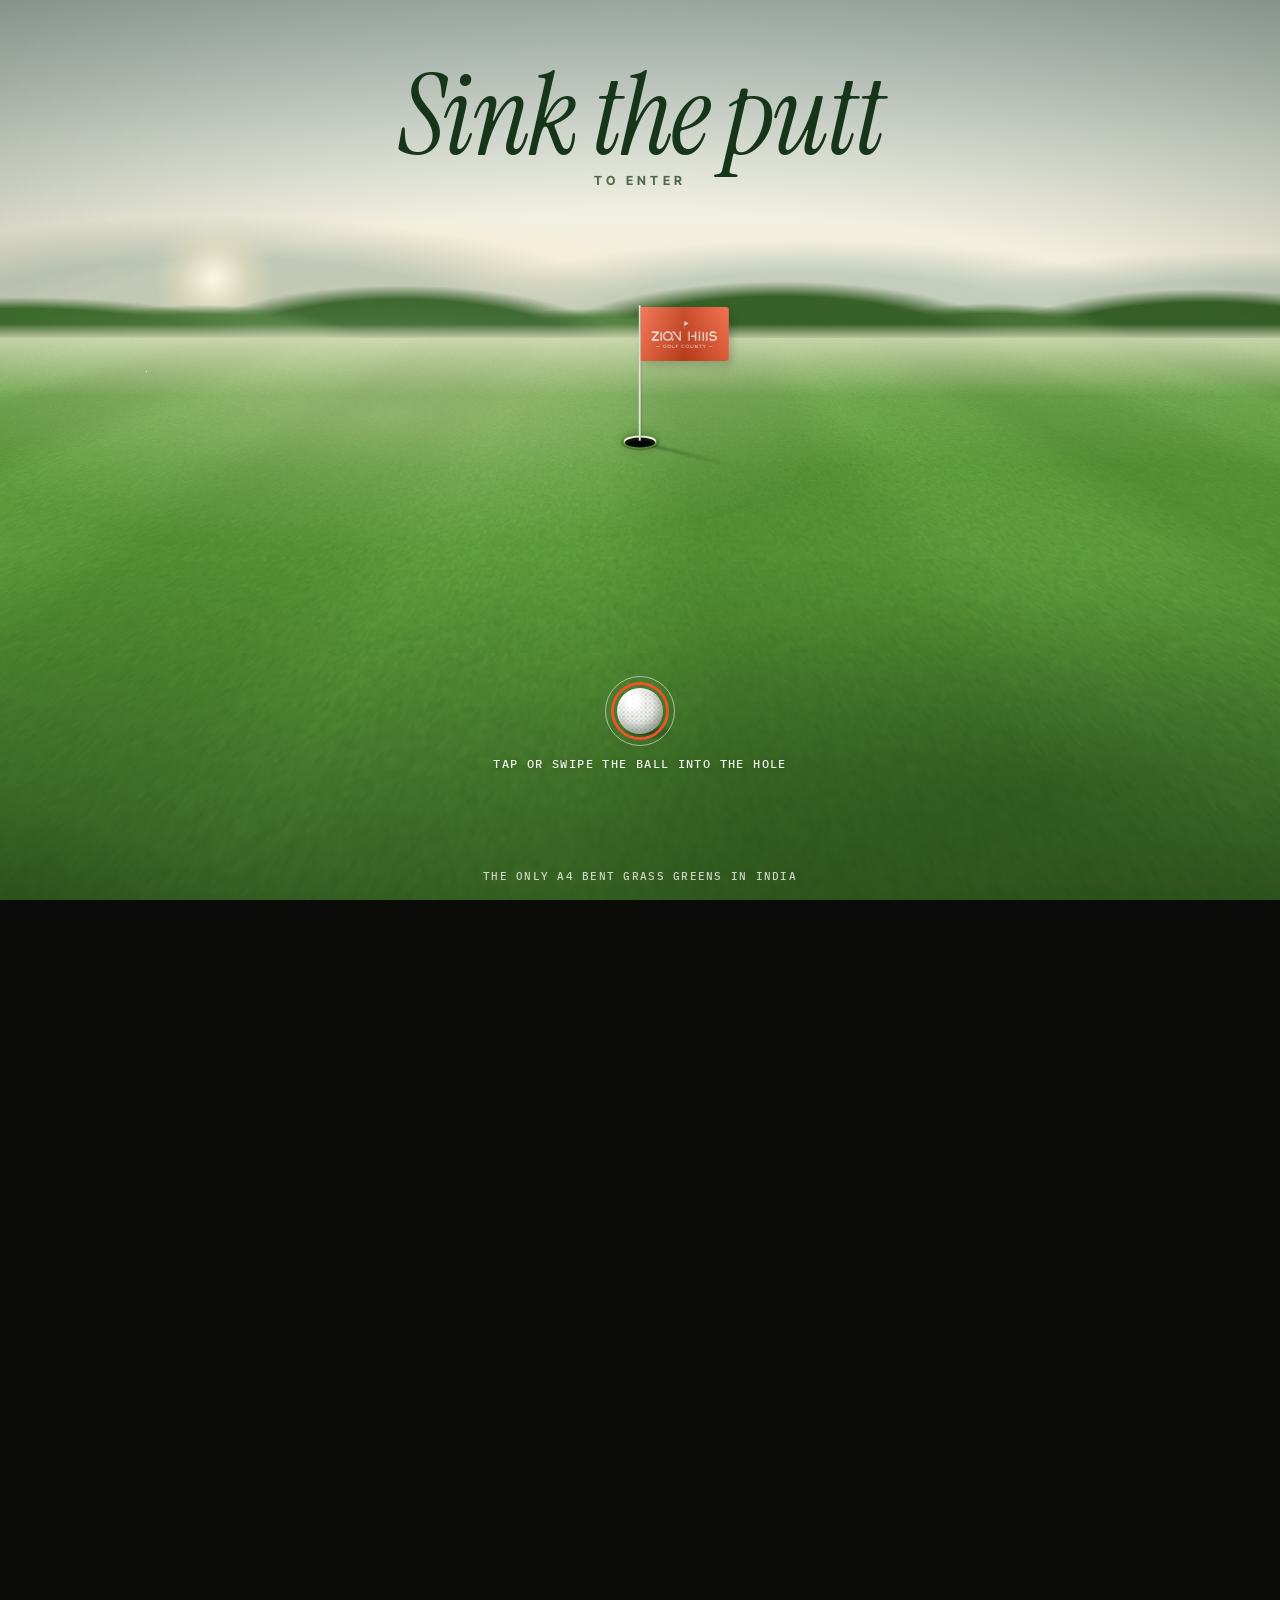
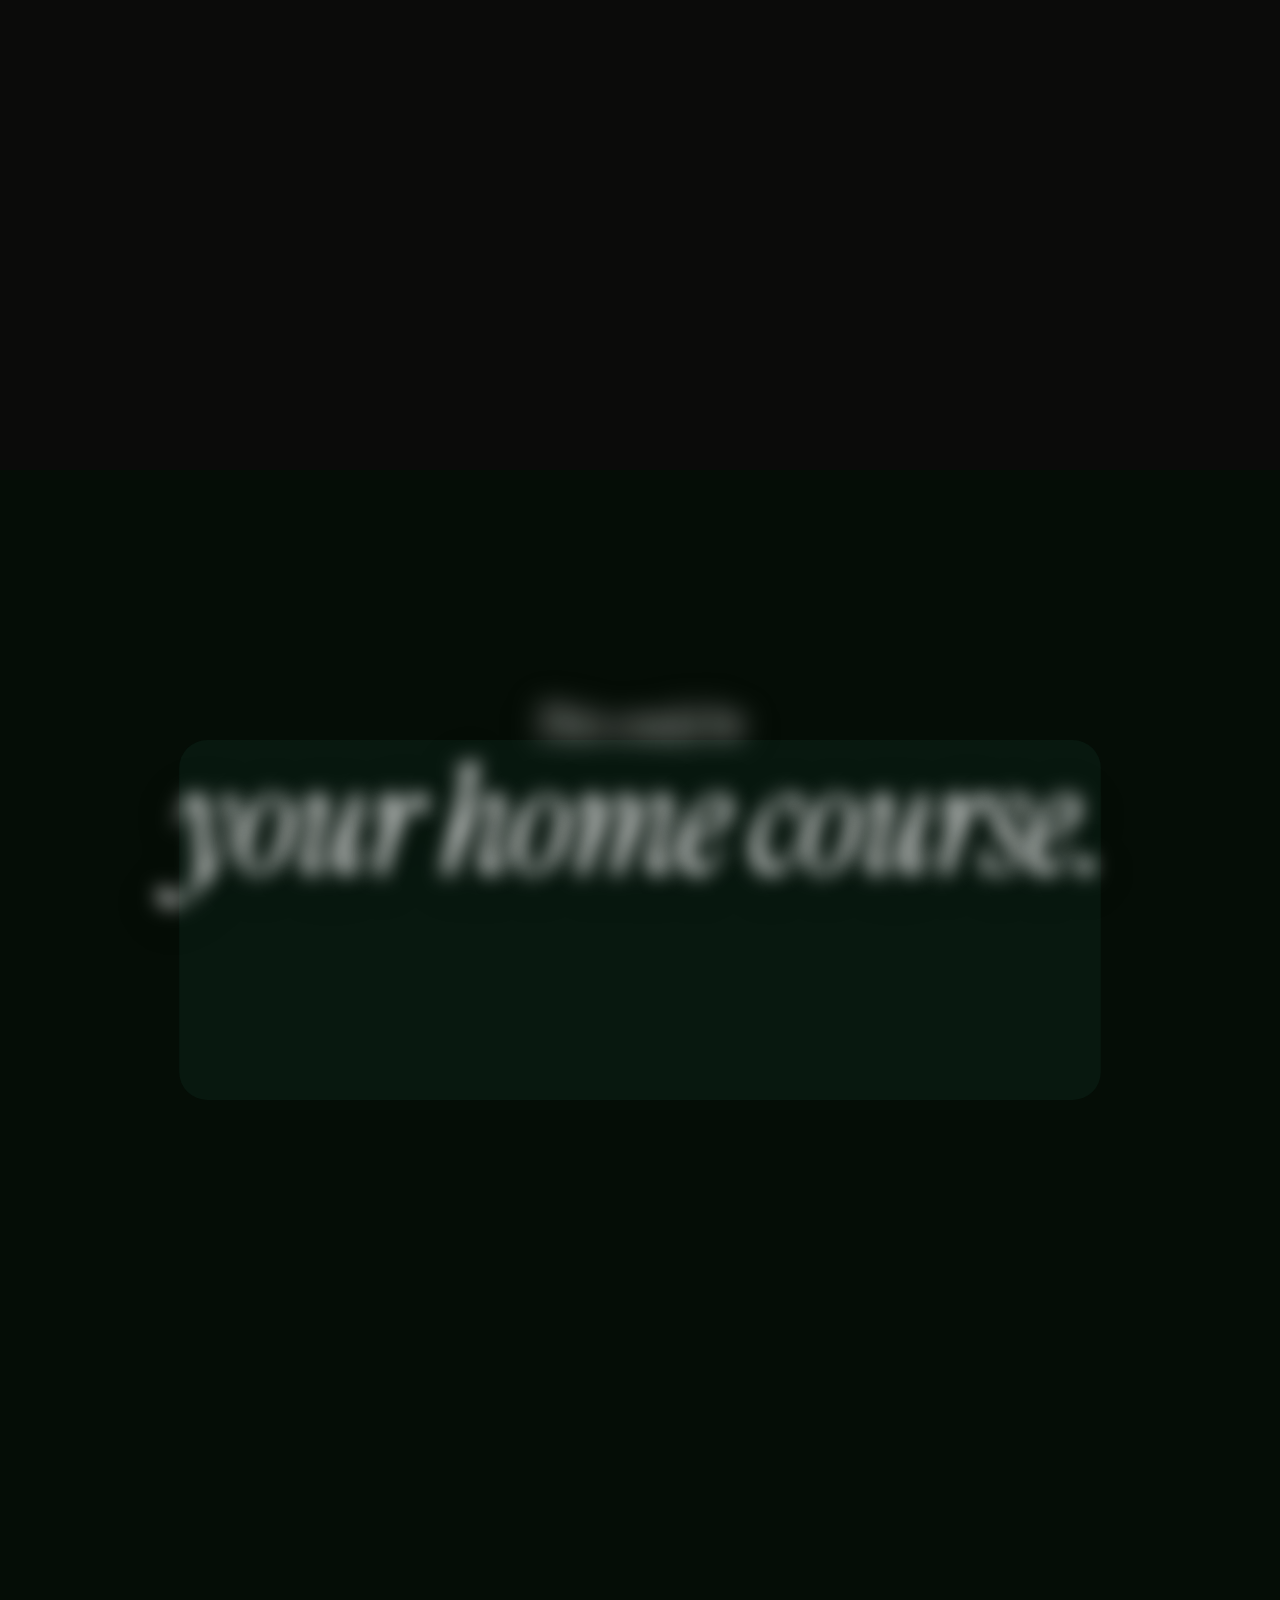
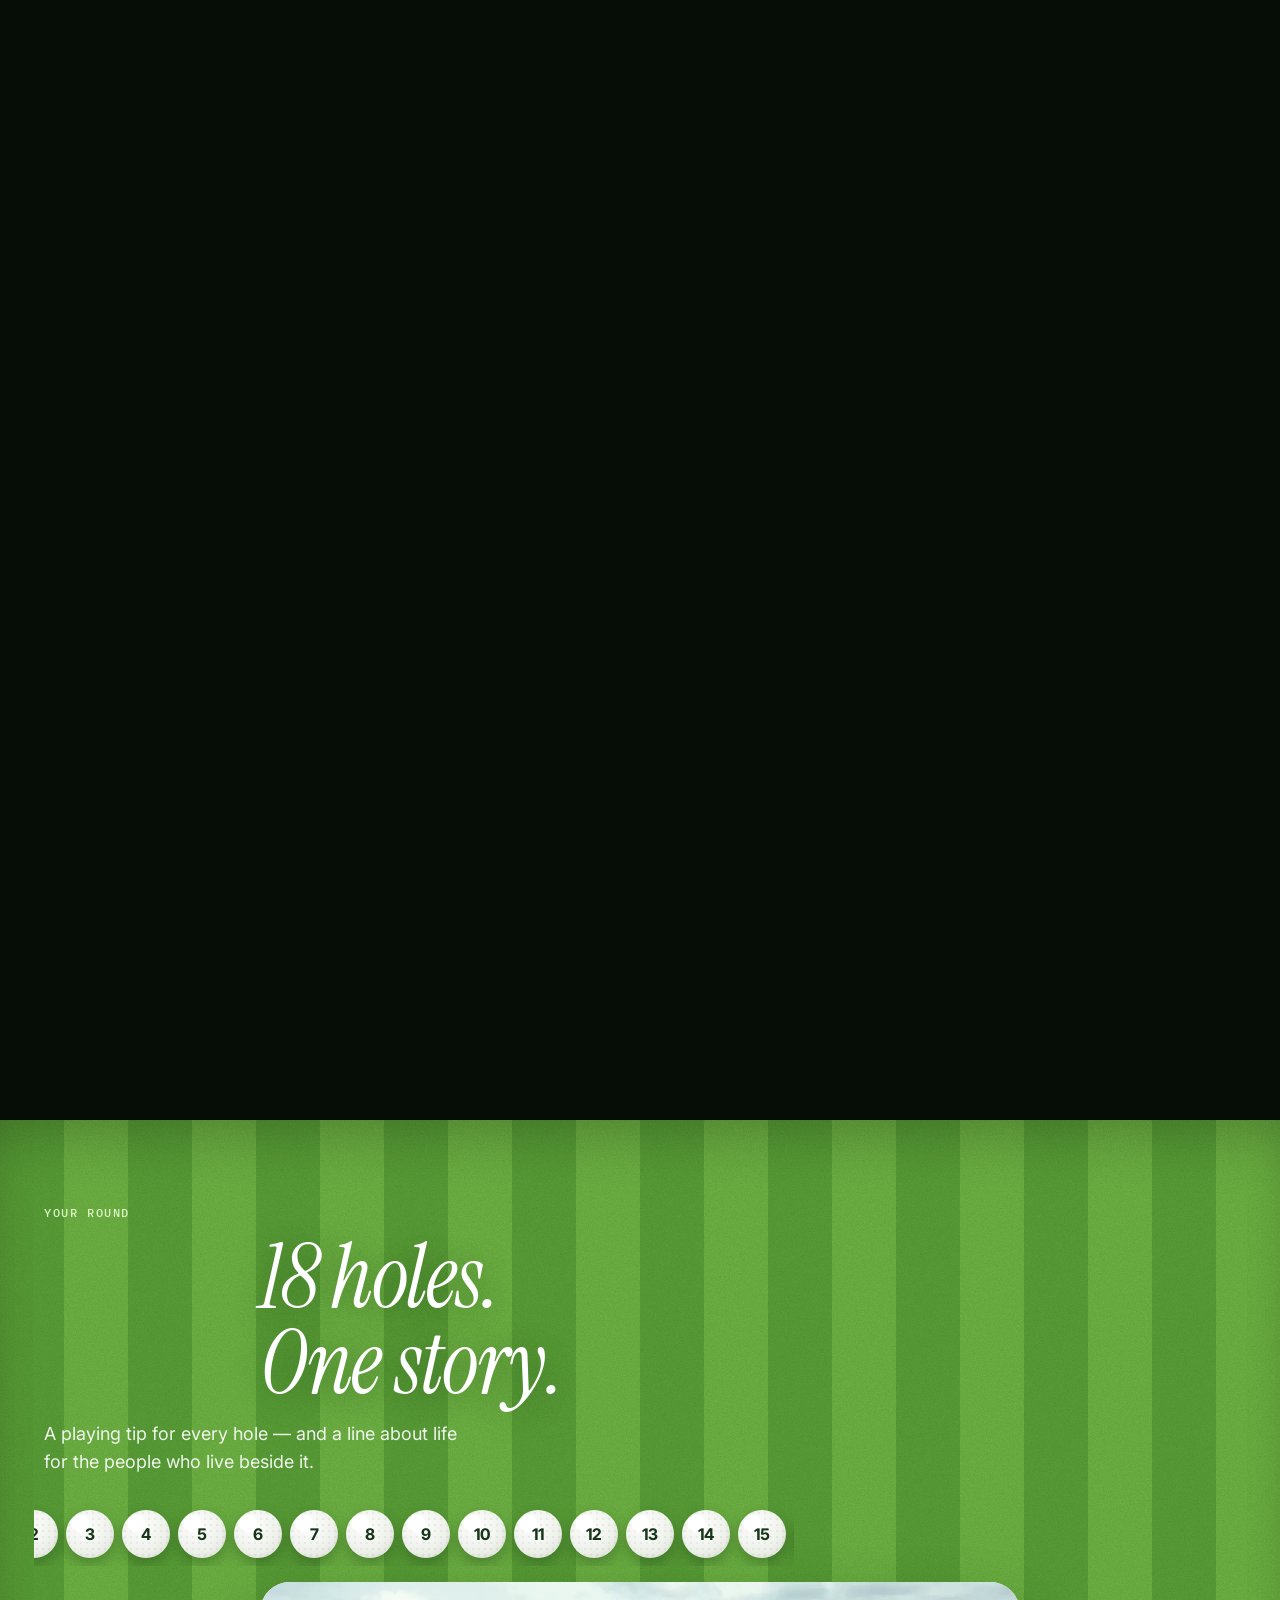
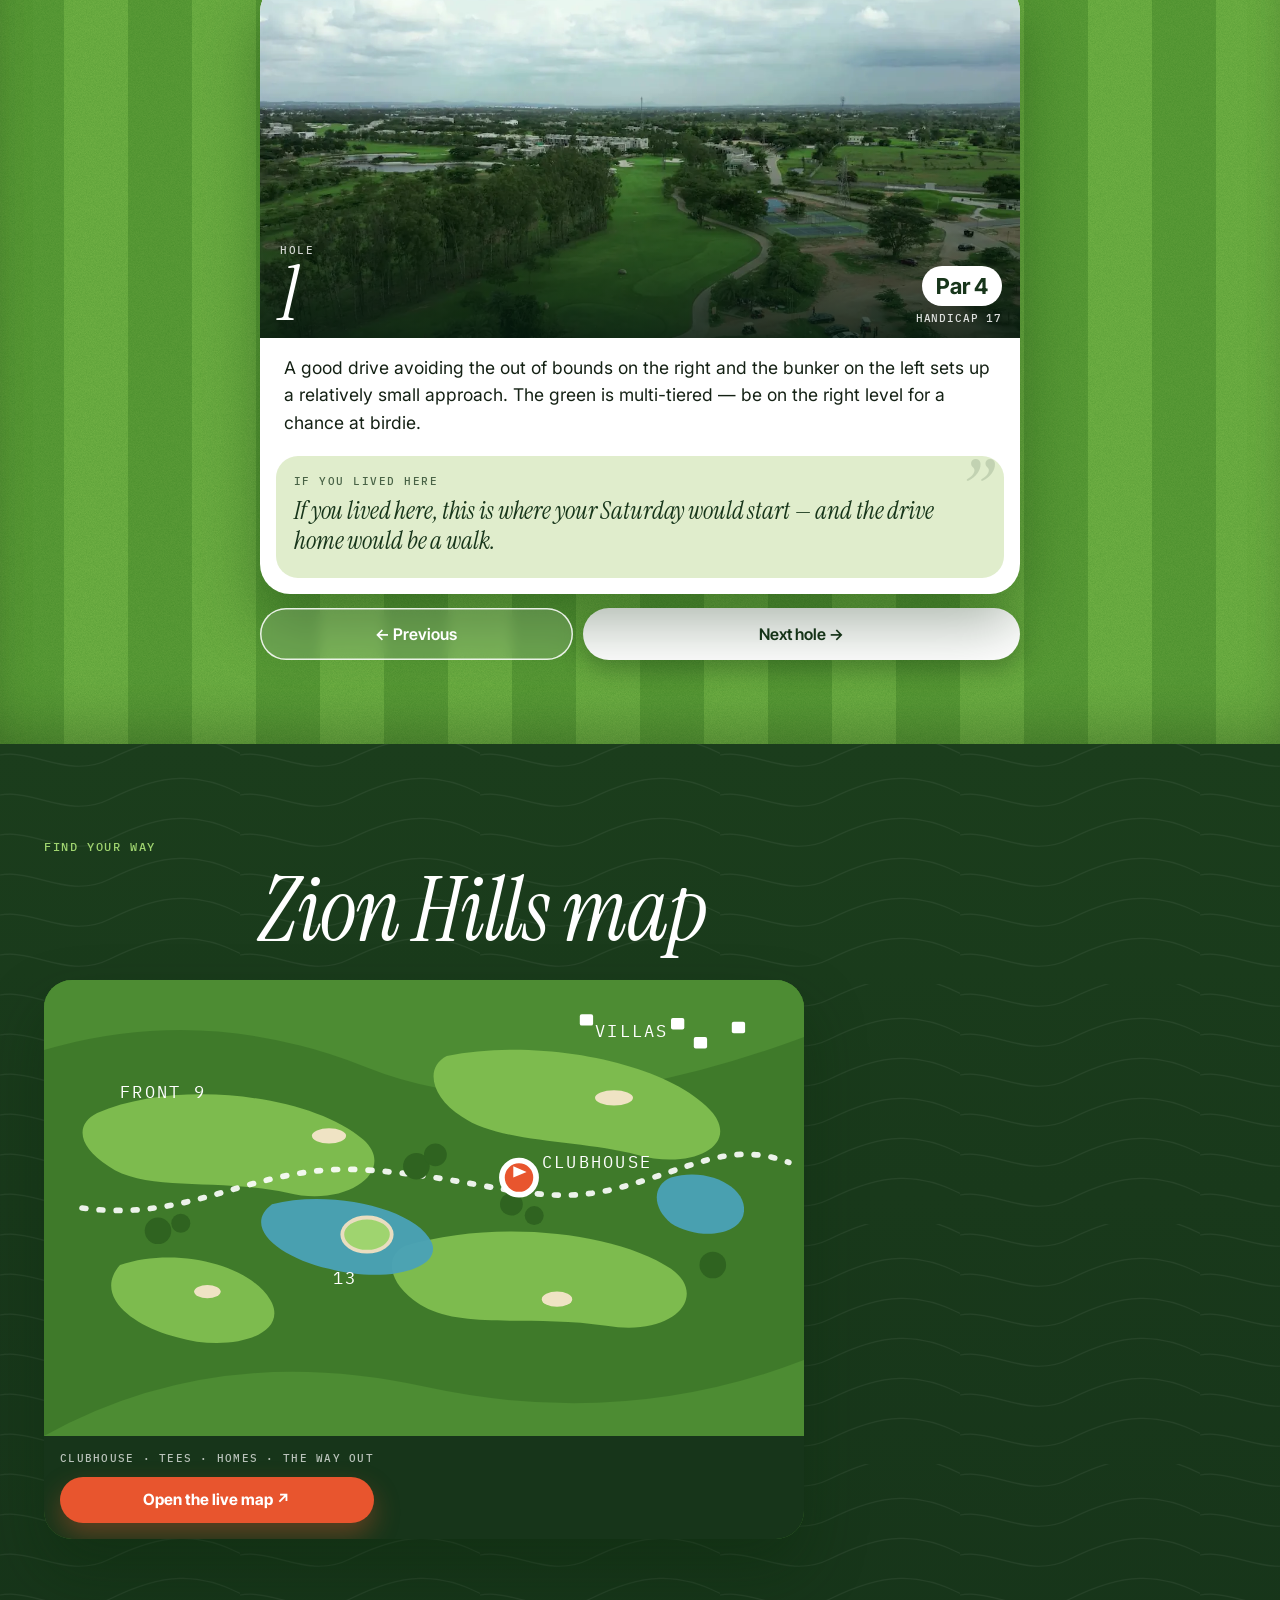
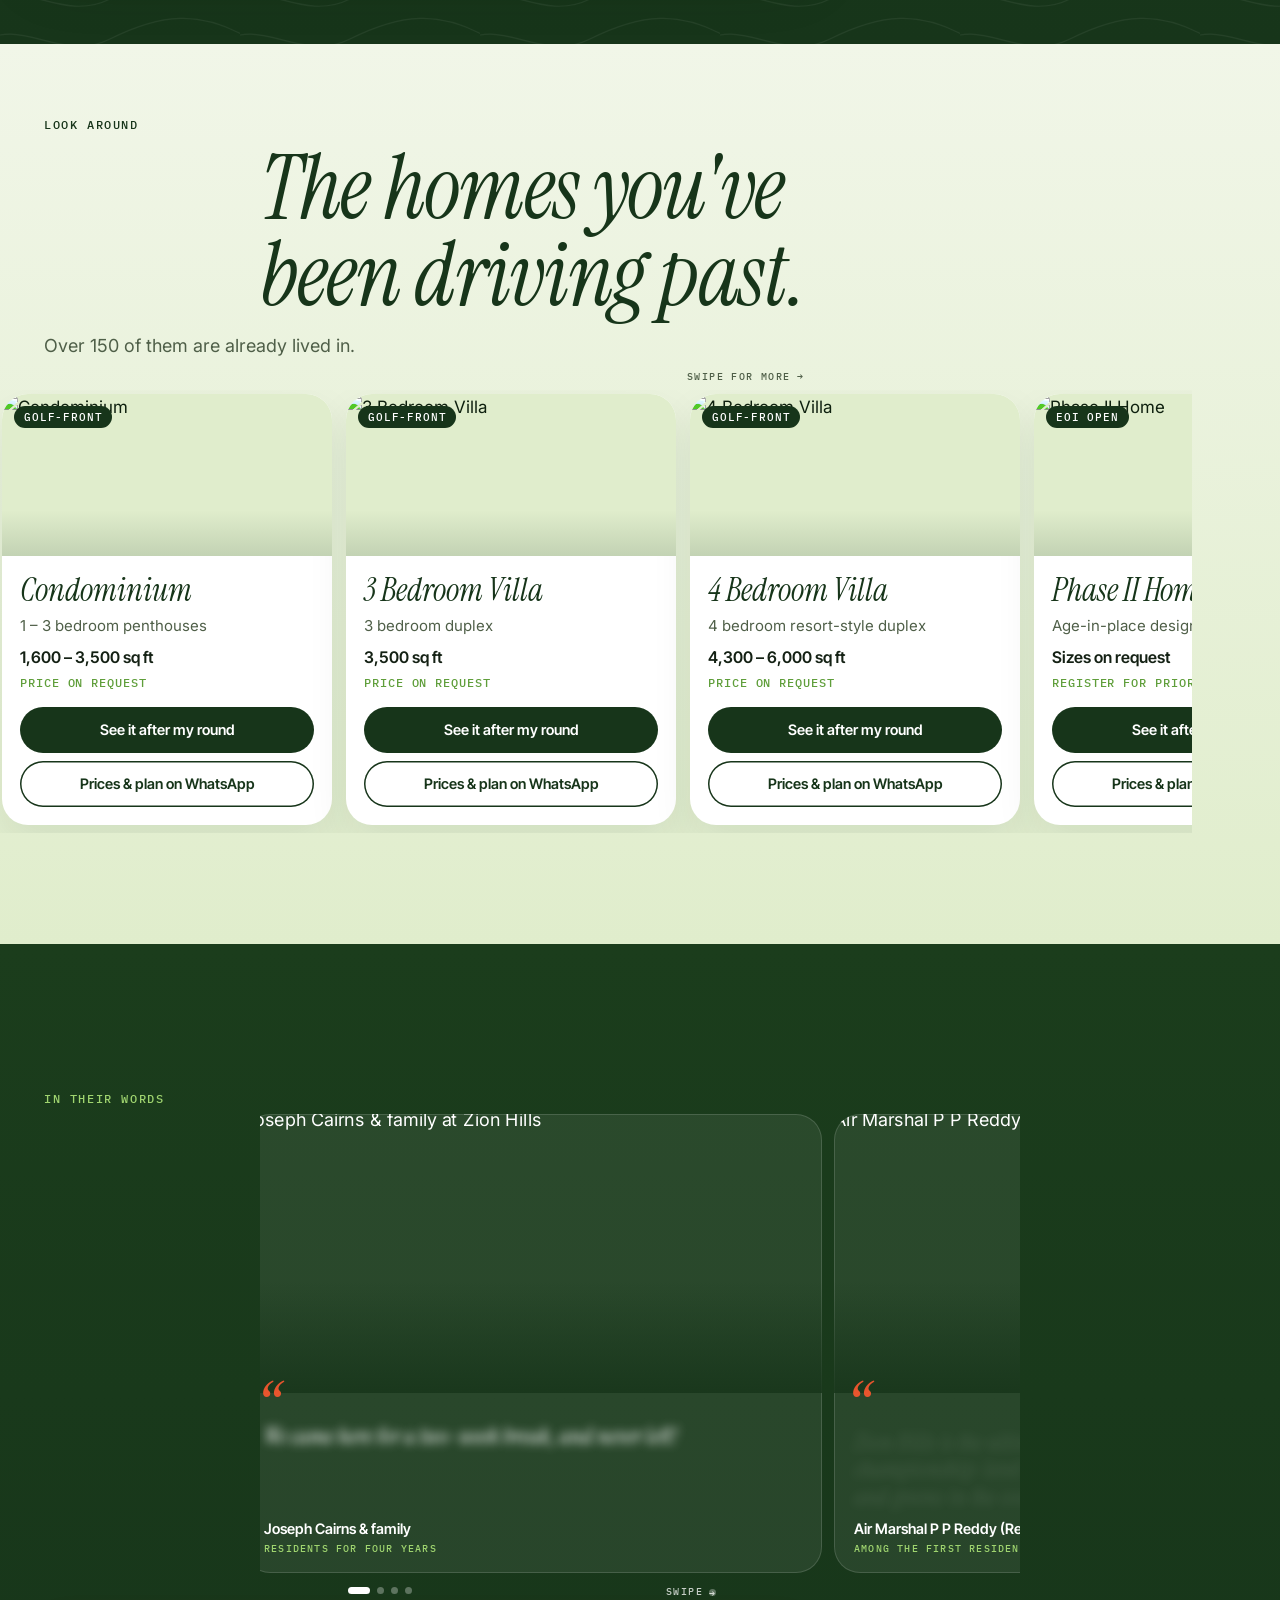
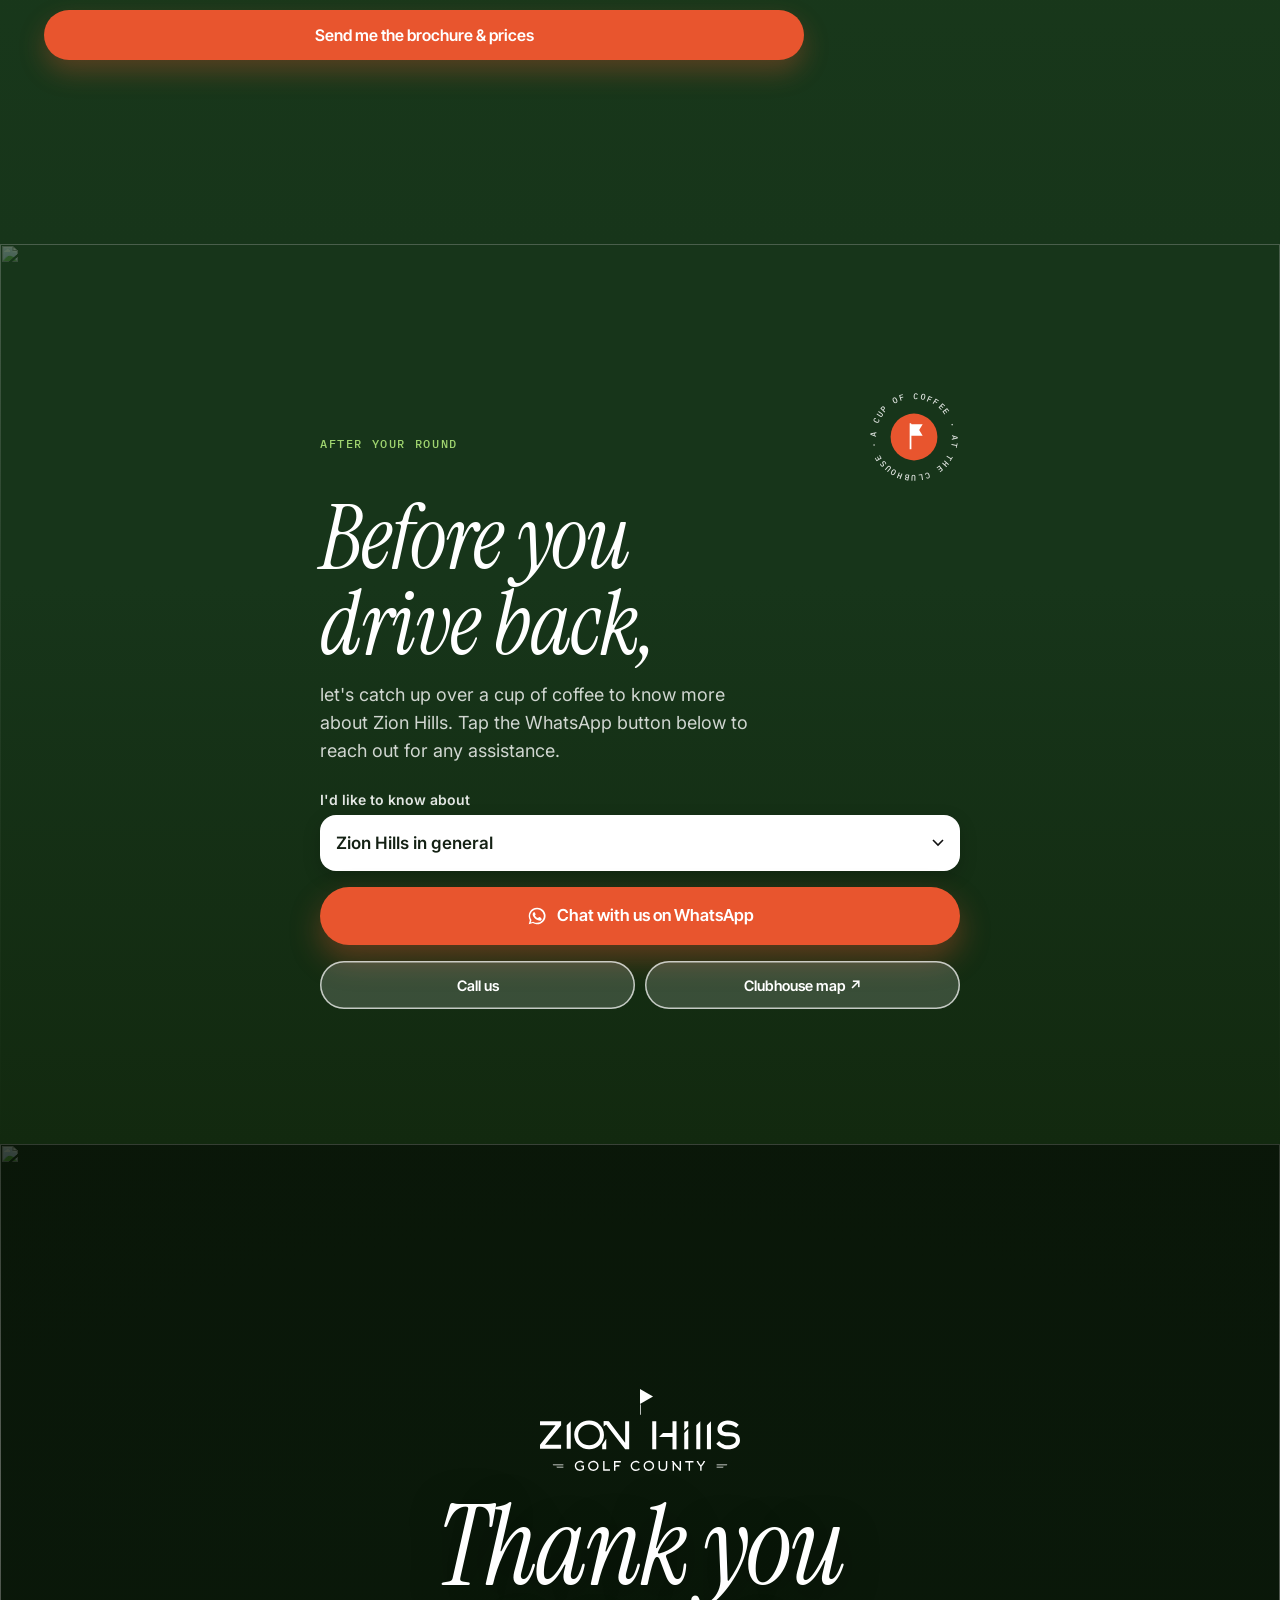
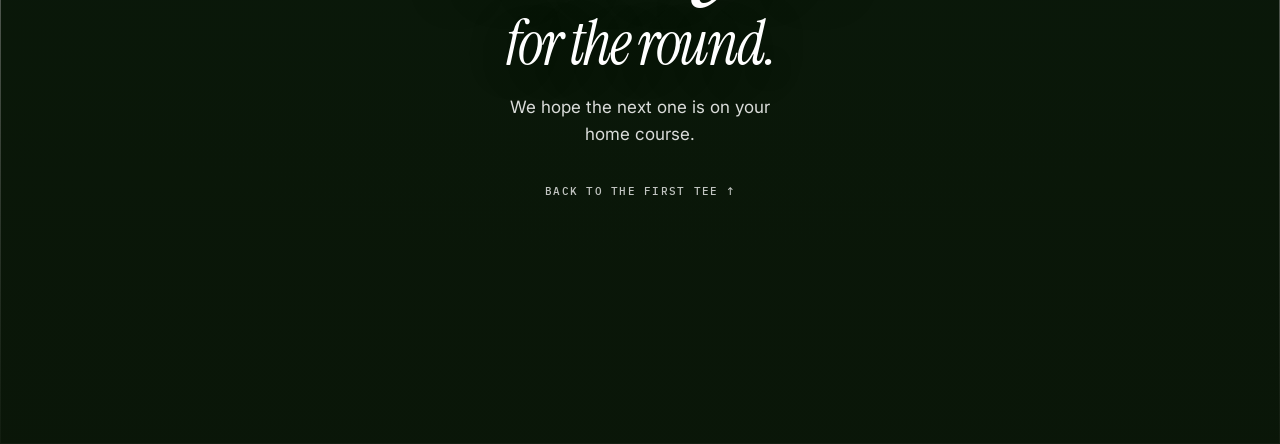
==== commit 3ef8e8d6: "Homes: brighter, livelier photos Co-Authored-By: Claude Opus 5.5 <noreply@anthropic.com>" ====
--- a/index.html
+++ b/index.html
@@ -17,7 +17,7 @@
   <link rel="preconnect" href="https://fonts.googleapis.com">
   <link rel="preconnect" href="https://fonts.gstatic.com" crossorigin>
   <link href="https://fonts.googleapis.com/css2?family=Instrument+Serif:ital@0;1&family=Inter+Tight:wght@500;600;700;800&family=IBM+Plex+Mono:wght@500&family=Inter:wght@400;500;600&display=swap" rel="stylesheet">
-  <link rel="stylesheet" href="css/cart.css?v=20261116012708">
+  <link rel="stylesheet" href="css/cart.css?v=20261116013018">
 </head>
 <body class="gating">
   <!-- 0. The ritual: sink the putt to enter -->
@@ -63,8 +63,8 @@
     </div>
   </div>
 
-  <script src="js/content.js?v=20261116012708"></script>
-  <script src="js/cart-content.js?v=20261116012708"></script>
-  <script src="js/cart.js?v=20261116012708"></script>
+  <script src="js/content.js?v=20261116013018"></script>
+  <script src="js/cart-content.js?v=20261116013018"></script>
+  <script src="js/cart.js?v=20261116013018"></script>
 </body>
 </html>
--- a/css/cart.css
+++ b/css/cart.css
@@ -896,3 +896,6 @@
 /* the clubhouse sheet now leads into the close */
 .nineteenth { padding-bottom: calc(64px + env(safe-area-inset-bottom)); }
 @media (prefers-reduced-motion: reduce) { .t-photo, .t-logo, .t-title span, .t-line, .t-top { transition: none; } }
+/* homes: brighter, livelier photos */
+.card-img img { filter: brightness(1.1) saturate(1.2) contrast(1.06); }
+.card-img::after { height: 28%; background: linear-gradient(to top, rgba(16, 48, 30, .14), transparent); }
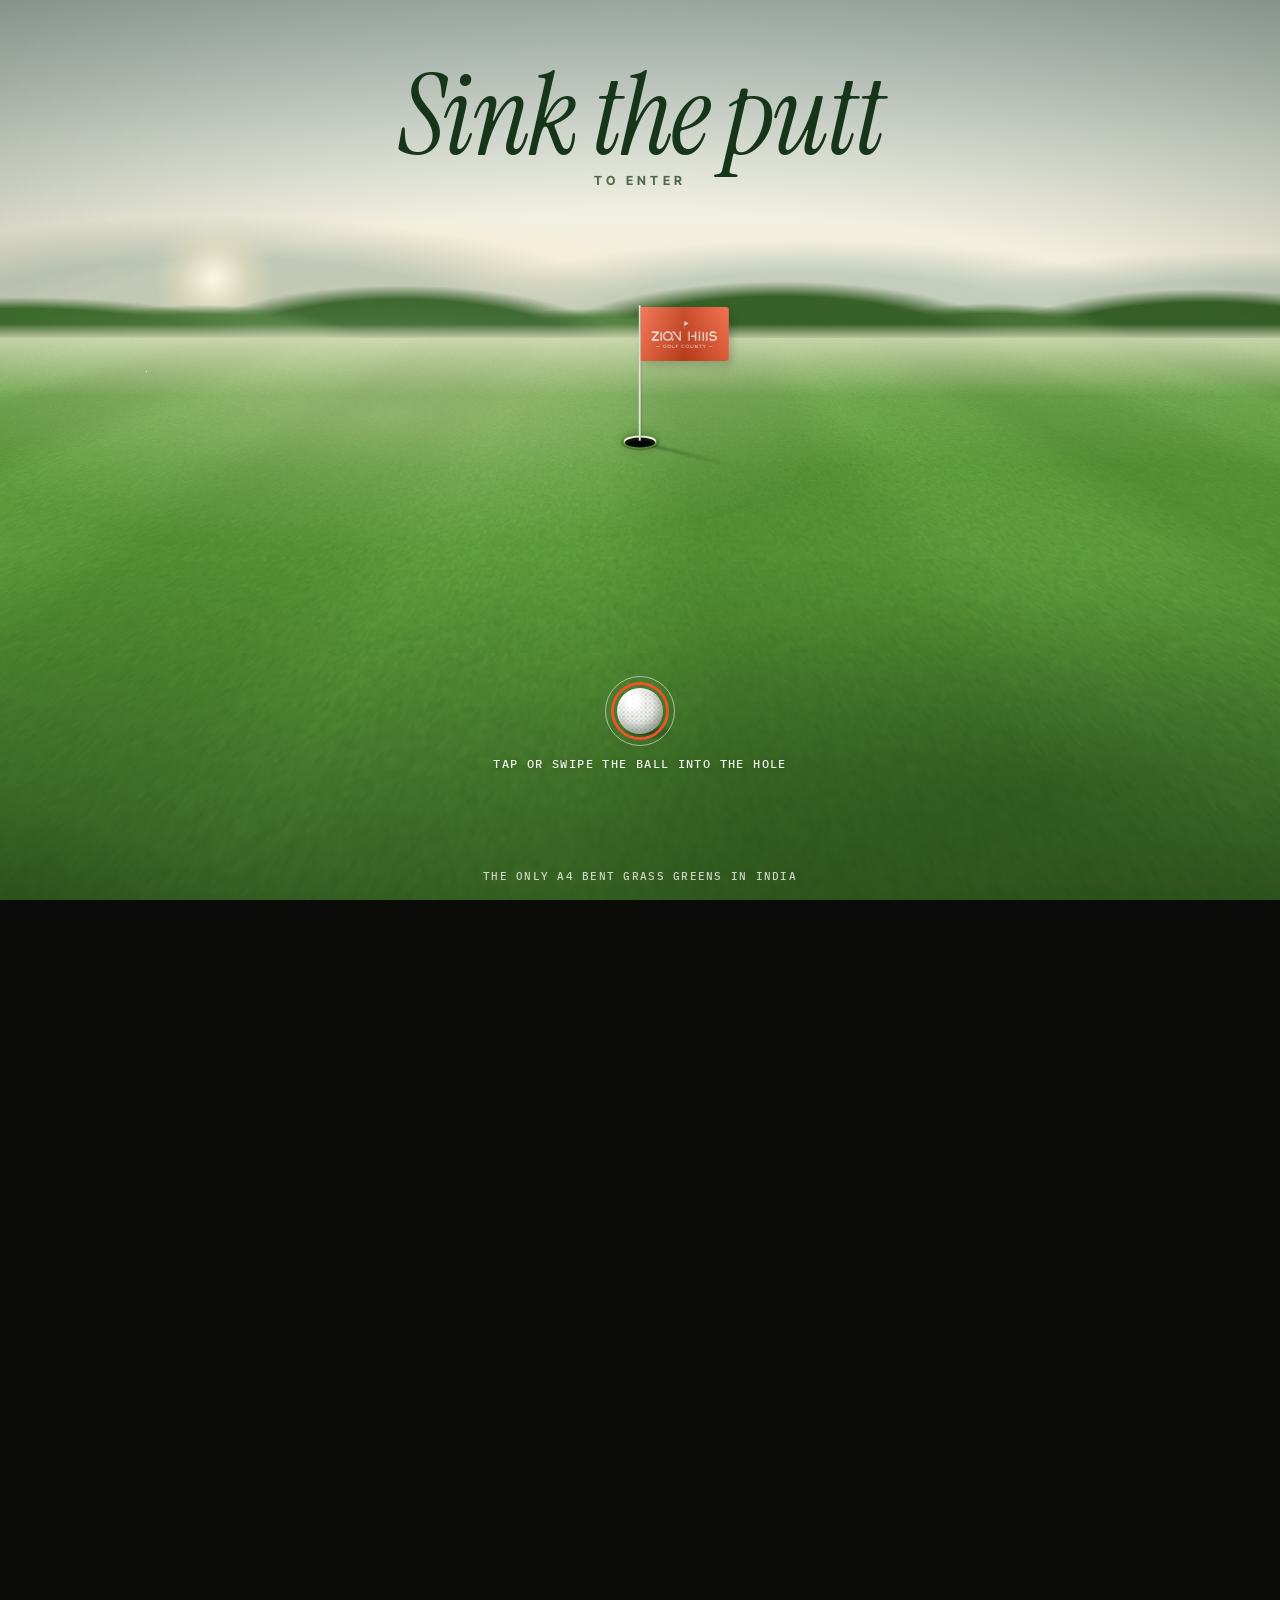
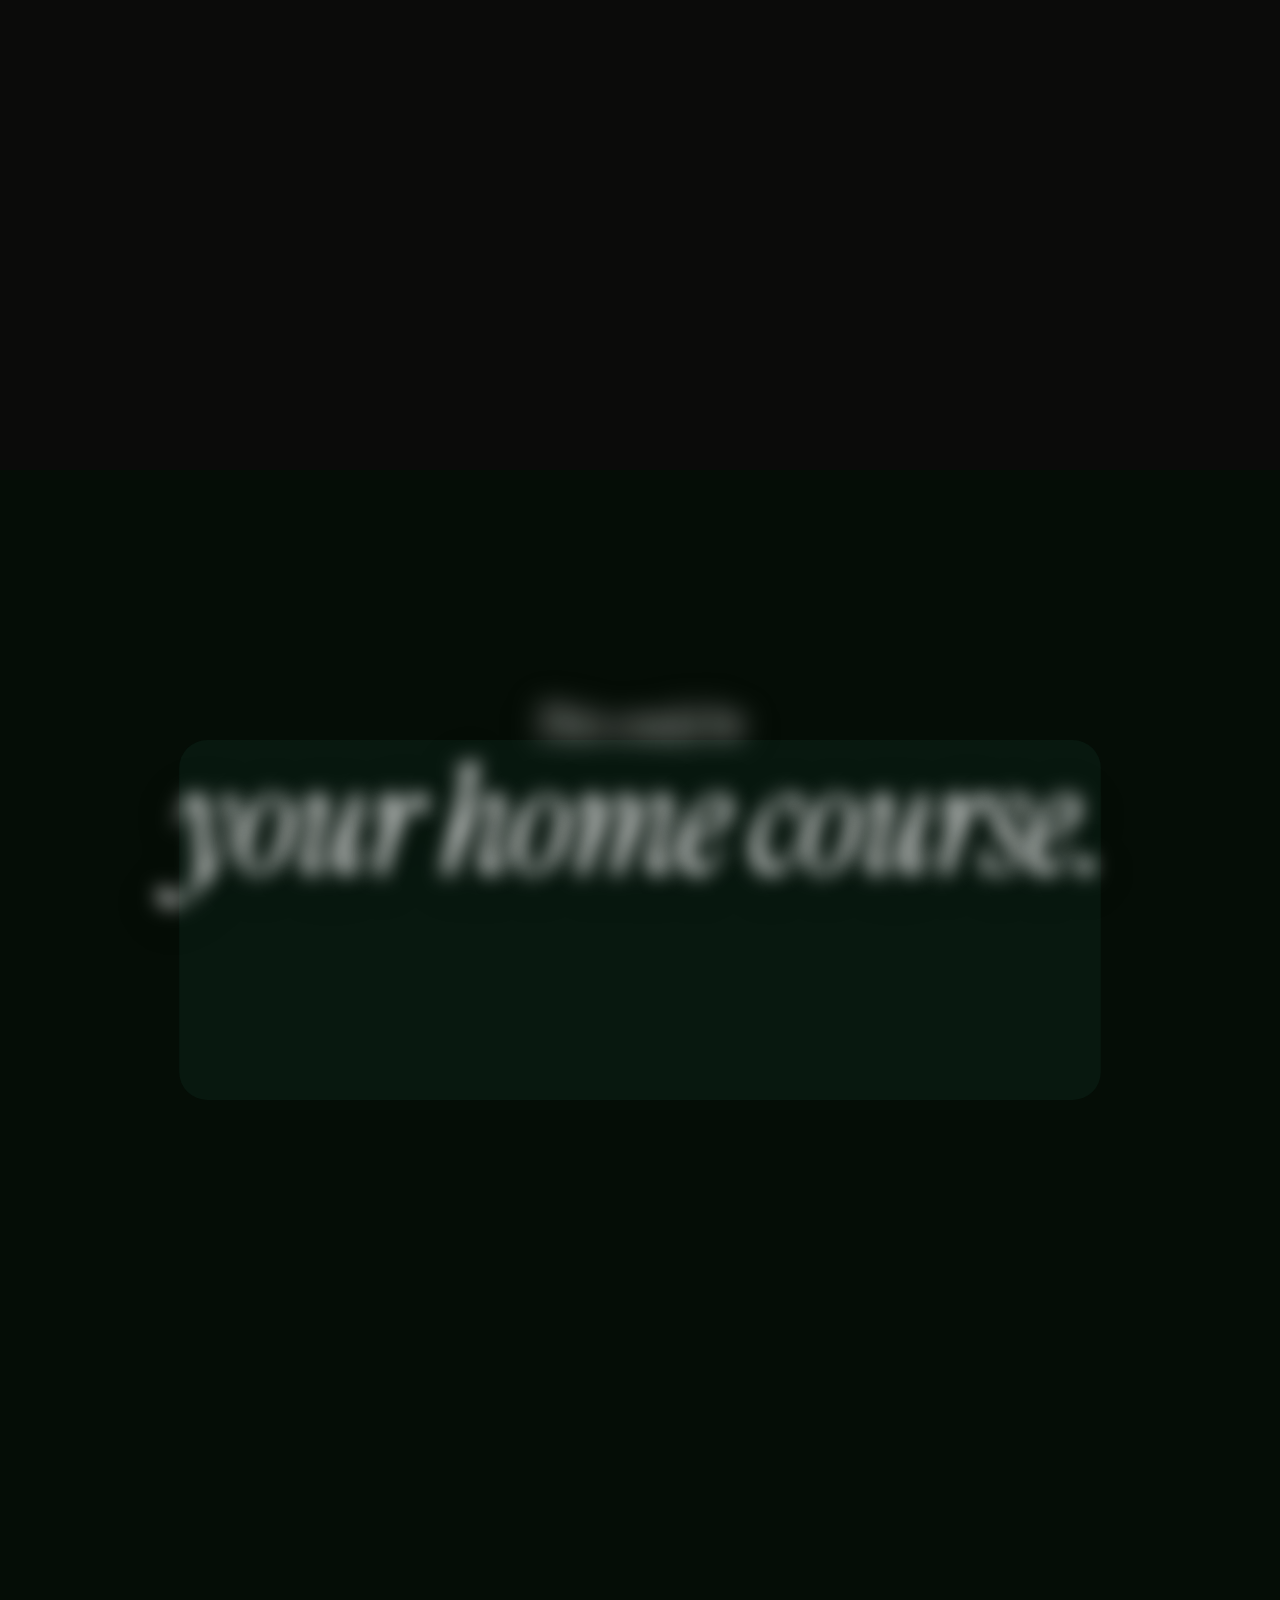
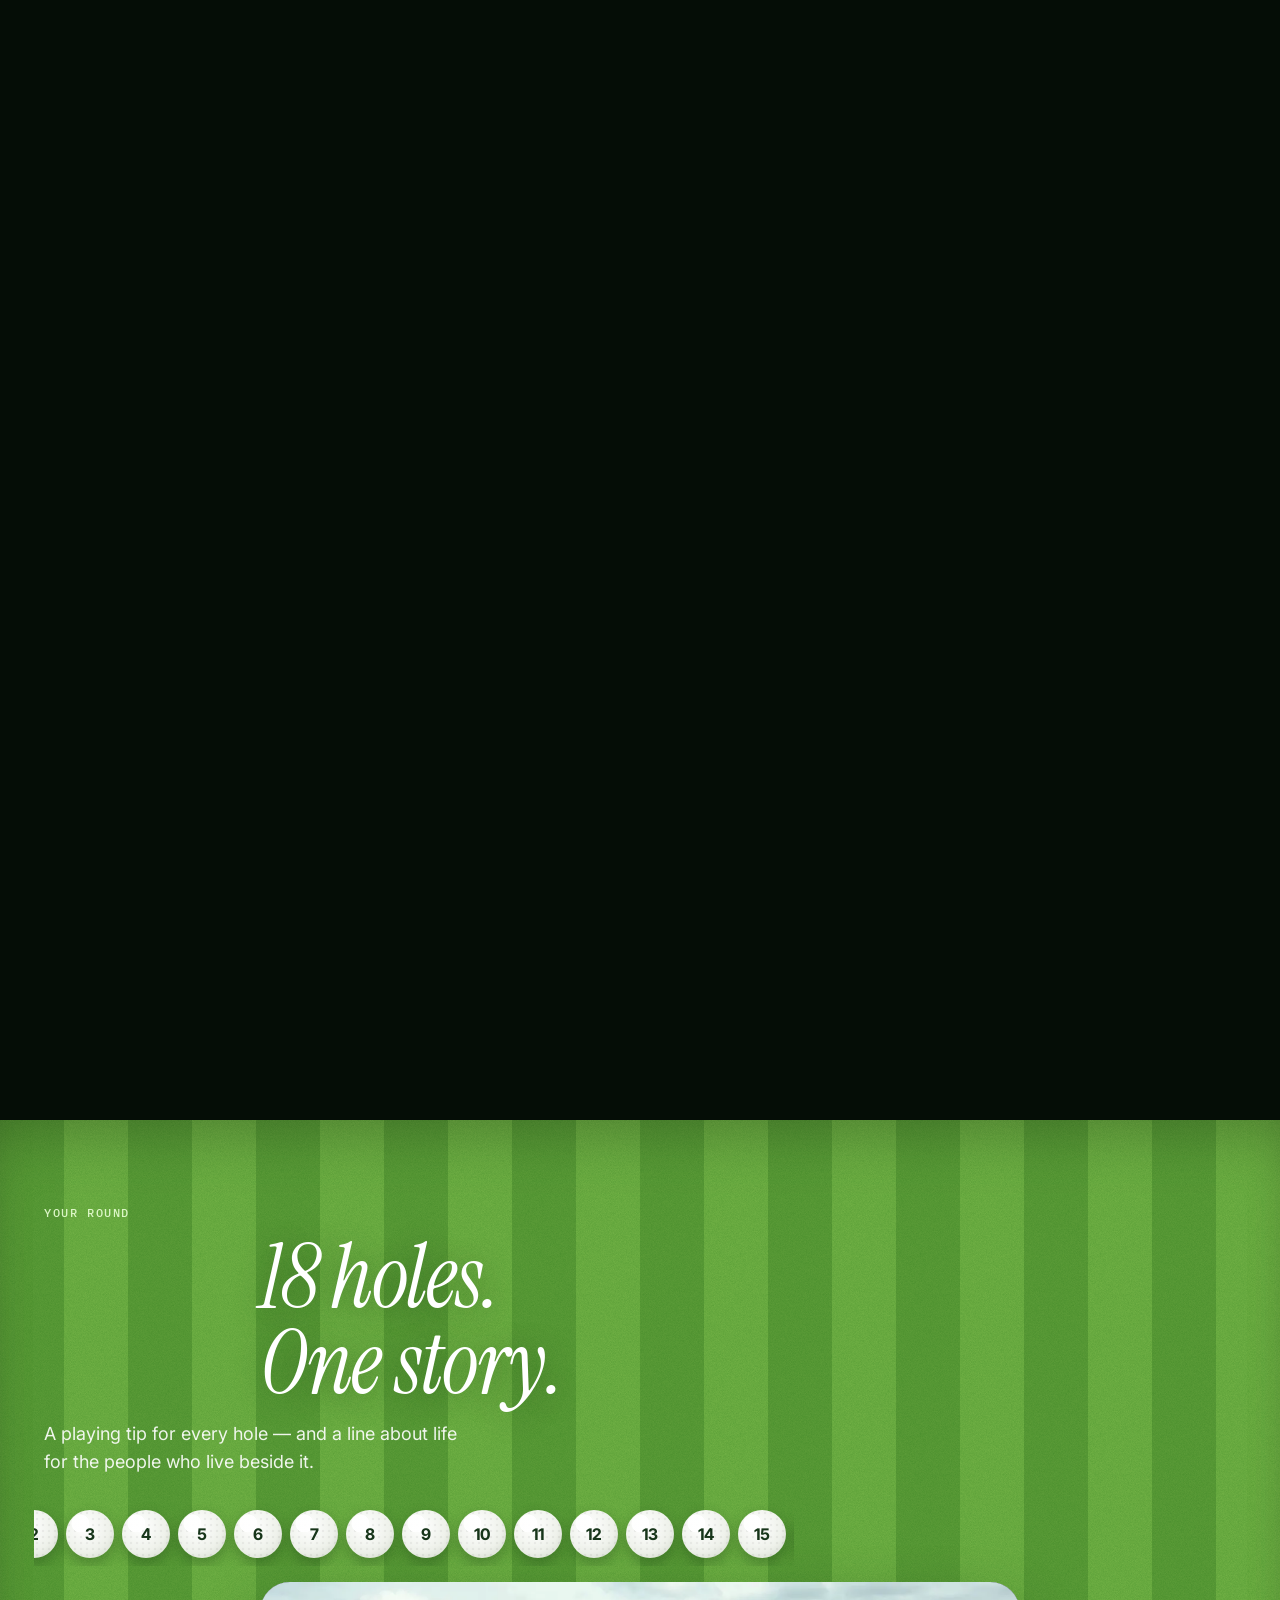
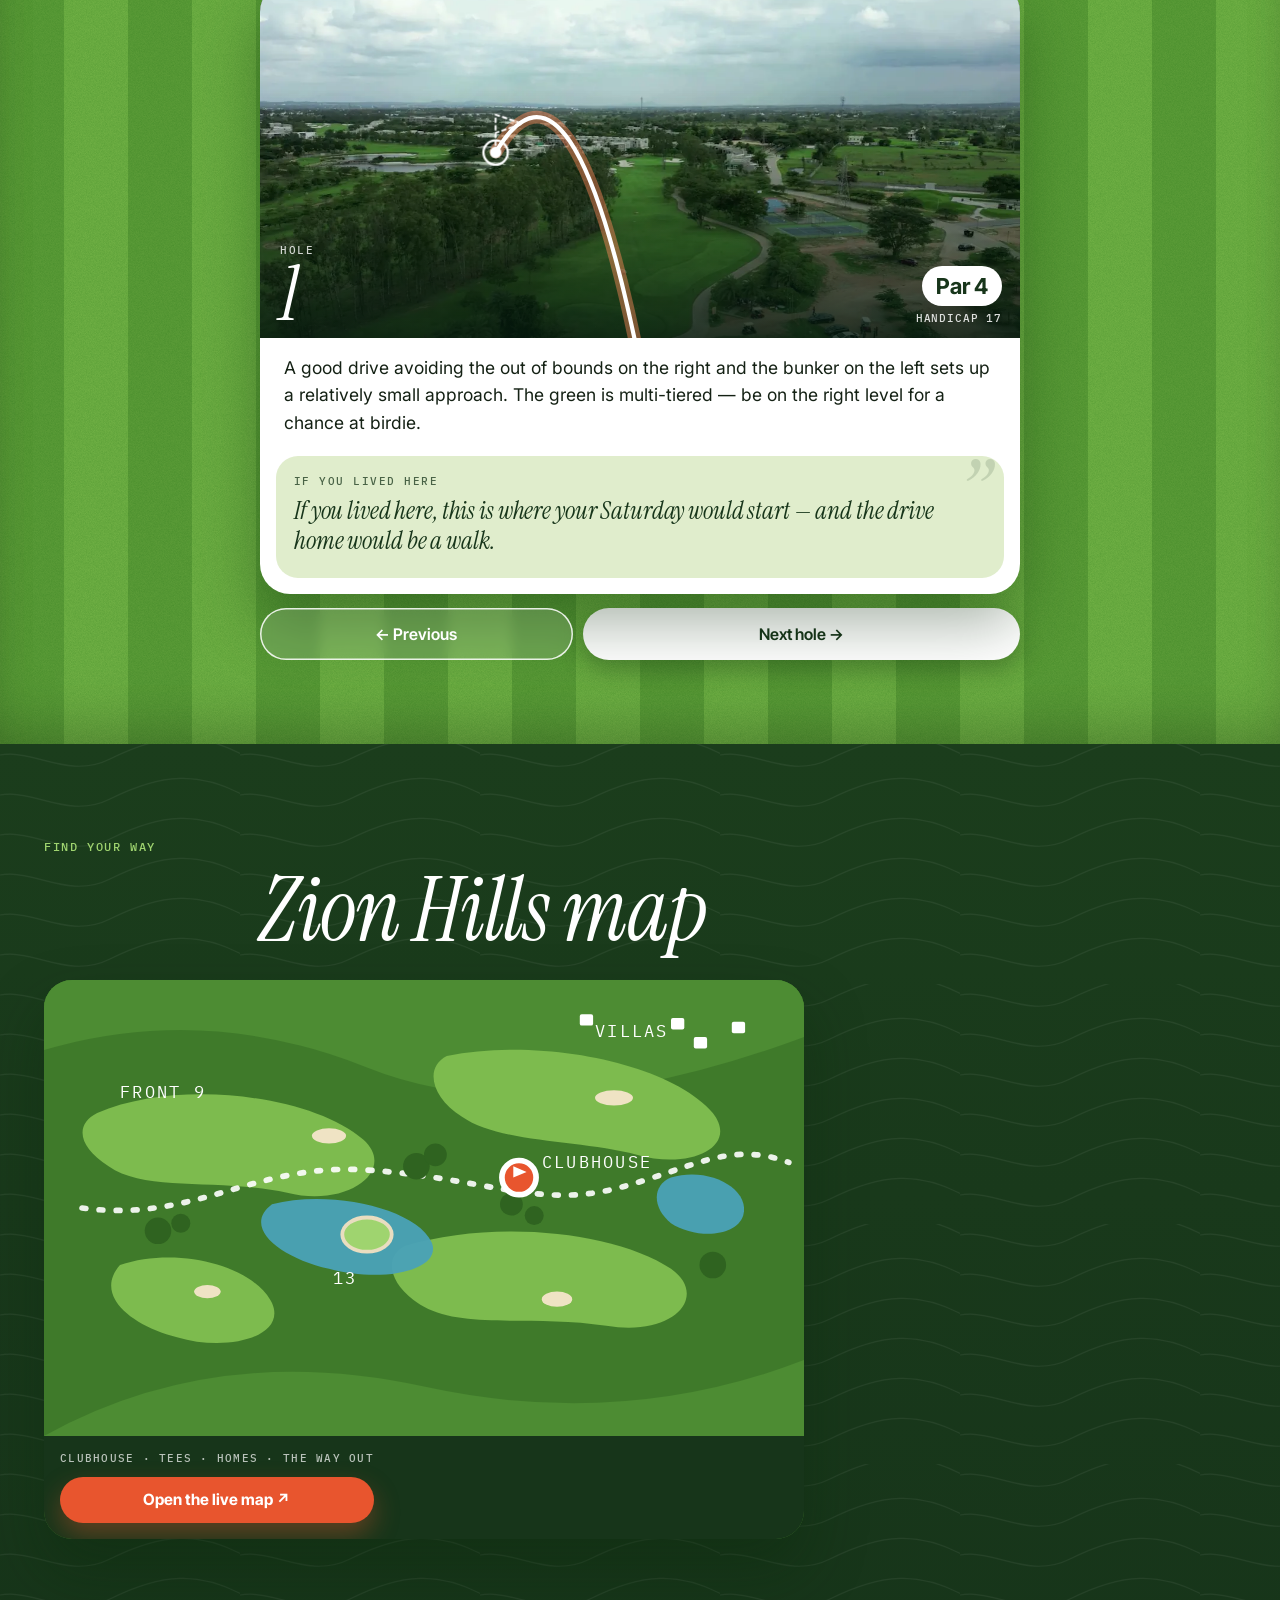
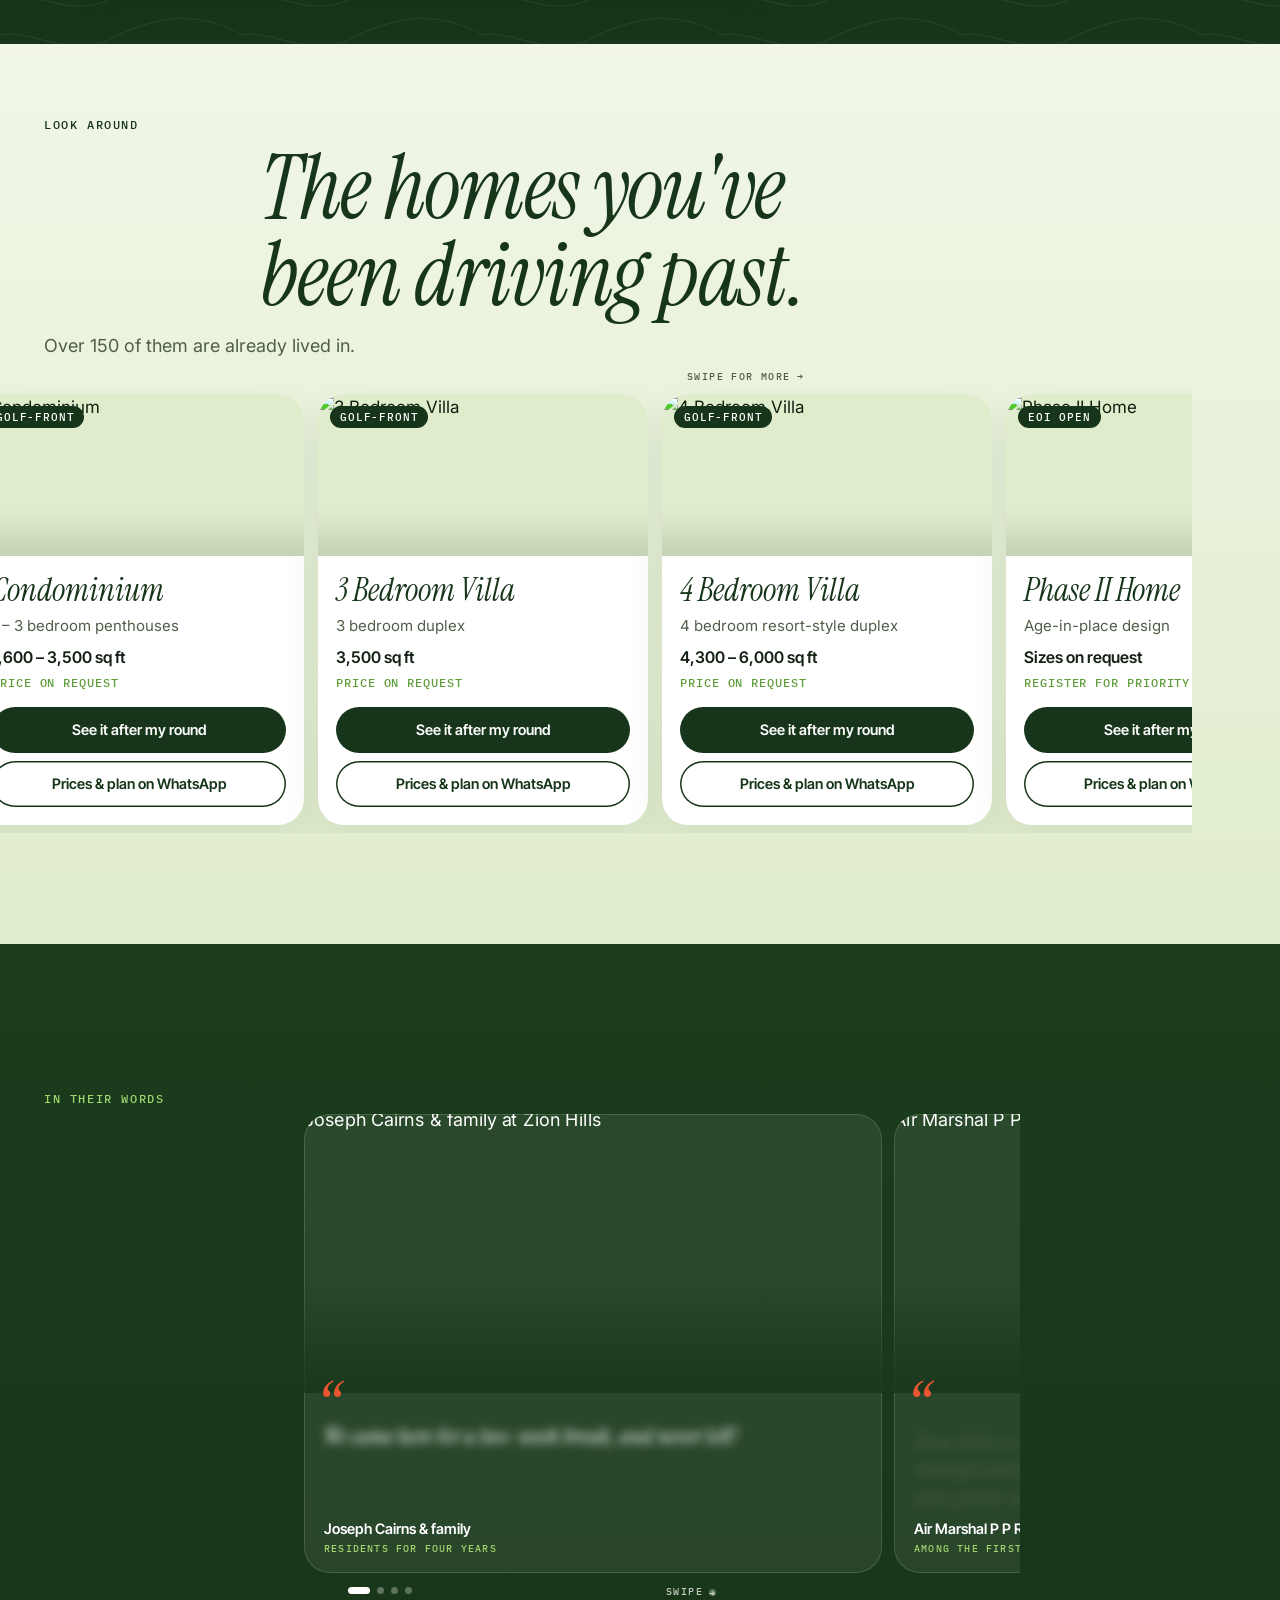
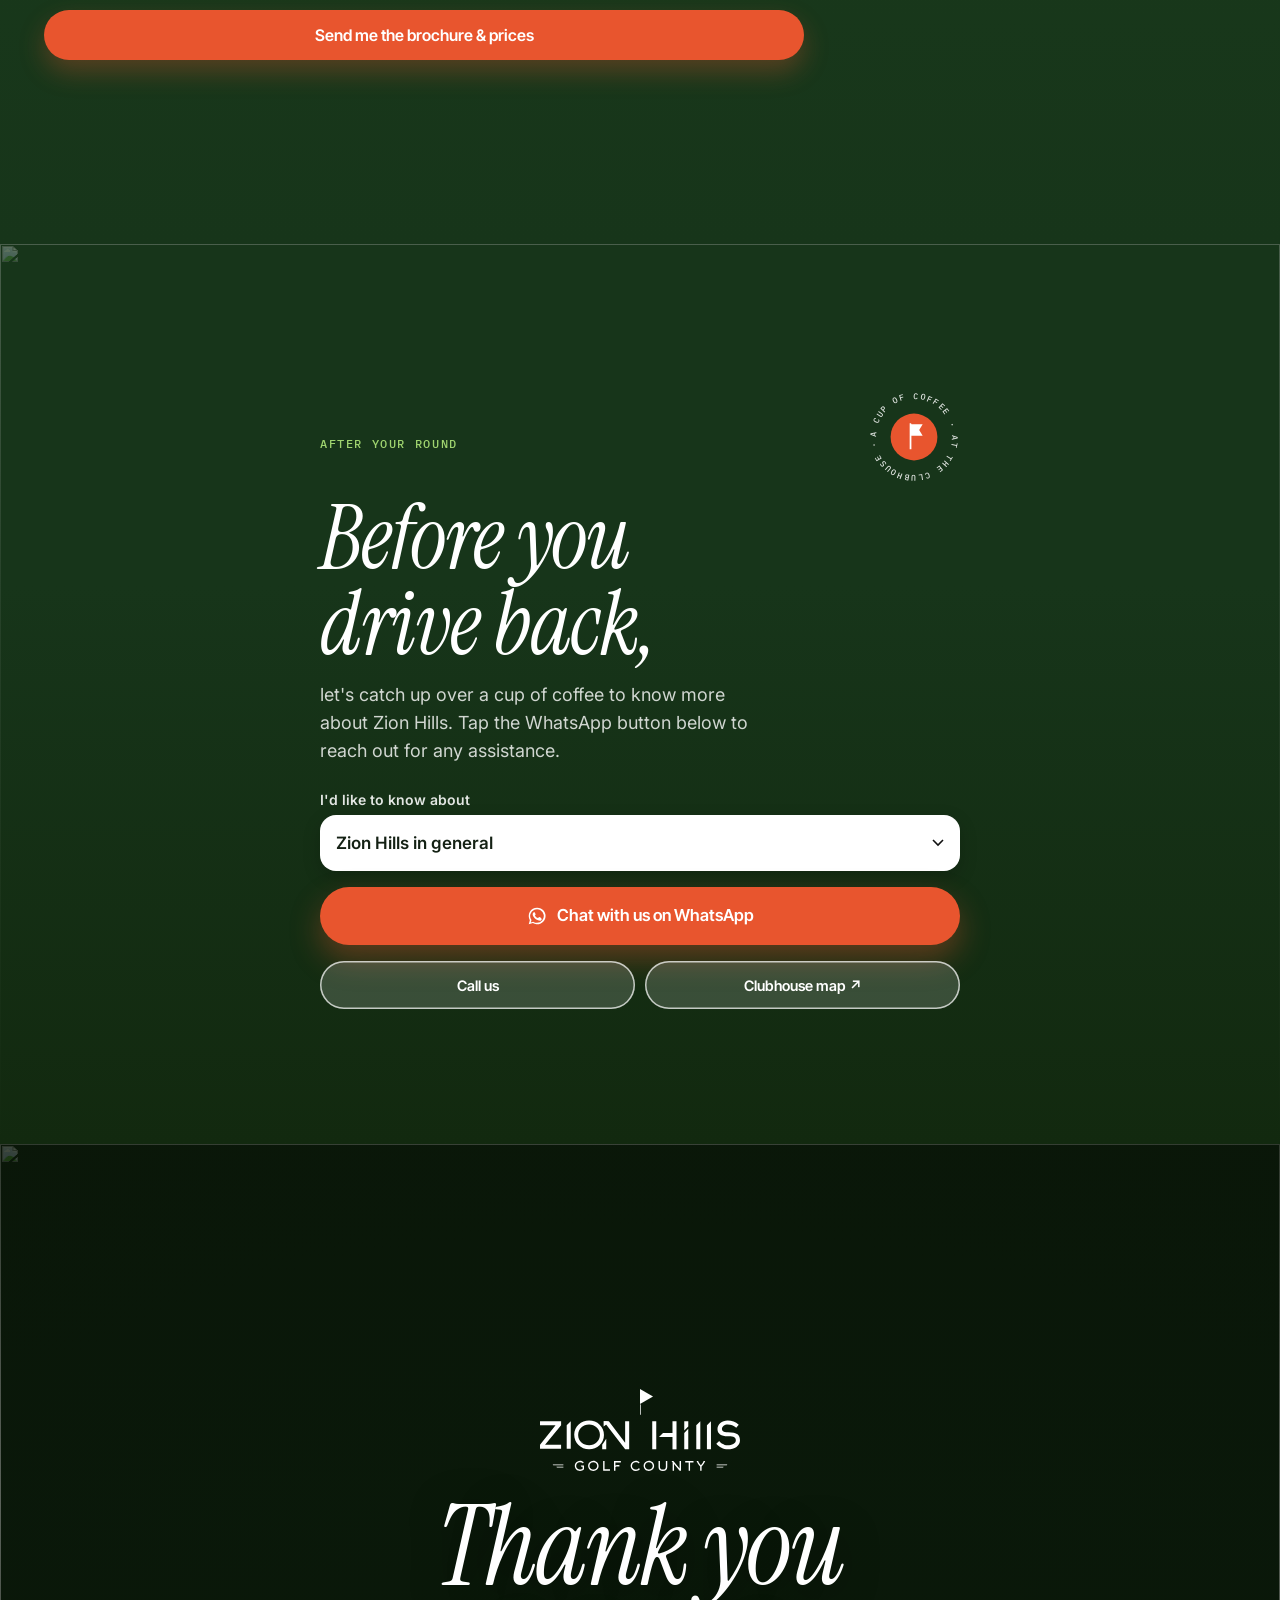
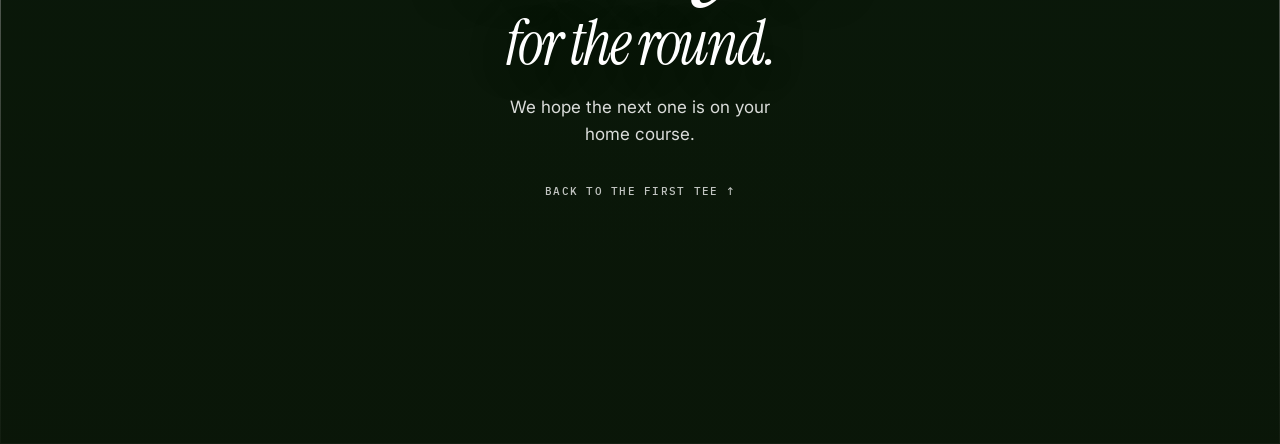
==== commit 05878228: "Hole guide: broadcast-style moment on every hole - Shot tracer: a glowing ball-flight arc draws over" ====
--- a/index.html
+++ b/index.html
@@ -17,7 +17,7 @@
   <link rel="preconnect" href="https://fonts.googleapis.com">
   <link rel="preconnect" href="https://fonts.gstatic.com" crossorigin>
   <link href="https://fonts.googleapis.com/css2?family=Instrument+Serif:ital@0;1&family=Inter+Tight:wght@500;600;700;800&family=IBM+Plex+Mono:wght@500&family=Inter:wght@400;500;600&display=swap" rel="stylesheet">
-  <link rel="stylesheet" href="css/cart.css?v=20261116013018">
+  <link rel="stylesheet" href="css/cart.css?v=20261116013511">
 </head>
 <body class="gating">
   <!-- 0. The ritual: sink the putt to enter -->
@@ -63,8 +63,8 @@
     </div>
   </div>
 
-  <script src="js/content.js?v=20261116013018"></script>
-  <script src="js/cart-content.js?v=20261116013018"></script>
-  <script src="js/cart.js?v=20261116013018"></script>
+  <script src="js/content.js?v=20261116013511"></script>
+  <script src="js/cart-content.js?v=20261116013511"></script>
+  <script src="js/cart.js?v=20261116013511"></script>
 </body>
 </html>
--- a/css/cart.css
+++ b/css/cart.css
@@ -899,3 +899,31 @@
 /* homes: brighter, livelier photos */
 .card-img img { filter: brightness(1.1) saturate(1.2) contrast(1.06); }
 .card-img::after { height: 28%; background: linear-gradient(to top, rgba(16, 48, 30, .14), transparent); }
+
+/* ===================== 18 holes: the broadcast moment ===================== */
+.hole-photo img { animation: none; transform: scale(1.1); transform-origin: 50% 60%; }
+.hole-photo.fly img { animation: kb 7.5s cubic-bezier(.2, .6, .2, 1) forwards; }
+@keyframes kb { from { transform: scale(1.12); } to { transform: scale(1); } }
+/* shot tracer */
+.tracer { position: absolute; inset: 0; width: 100%; height: 100%; z-index: 1; pointer-events: none; overflow: visible; }
+.tracer path { fill: none; stroke-linecap: round; stroke-dasharray: 1; stroke-dashoffset: 1; }
+.tr-glow { stroke: #ff8a5c; stroke-width: 3.4; opacity: .45; }
+.tr-line { stroke: #fff; stroke-width: 1.1; }
+.hole-photo.fly .tracer path { animation: trace 1.5s cubic-bezier(.25, .55, .35, 1) forwards; }
+@keyframes trace { to { stroke-dashoffset: 0; } }
+.tr-pin { opacity: 0; }
+.tr-flag { fill: var(--flame); stroke: #fff; stroke-width: .5; }
+.tr-ball { fill: #fff; }
+.tr-ring { fill: none; stroke: #fff; stroke-width: .6; transform-box: fill-box; transform-origin: center; }
+.hole-photo.fly .tr-pin { animation: pinIn .45s ease 1.4s forwards; }
+.hole-photo.fly .tr-ring { animation: ring 1.4s ease-out 1.45s 2; }
+@keyframes pinIn { from { opacity: 0; } to { opacity: 1; } }
+@keyframes ring { from { transform: scale(.4); opacity: .9; } to { transform: scale(2.6); opacity: 0; } }
+.hole-photo figcaption { z-index: 2; }
+/* the story writes itself */
+.lived p span { opacity: .15; transition: opacity .5s ease; transition-delay: calc(.7s + var(--k) * 45ms); }
+.lived.write p span { opacity: 1; }
+@media (prefers-reduced-motion: reduce) {
+  .hole-photo.fly img, .hole-photo.fly .tracer path, .hole-photo.fly .tr-pin, .hole-photo.fly .tr-ring { animation: none; }
+  .tracer path { stroke-dashoffset: 0; } .tr-pin { opacity: 1; } .lived p span { opacity: 1; transition: none; }
+}
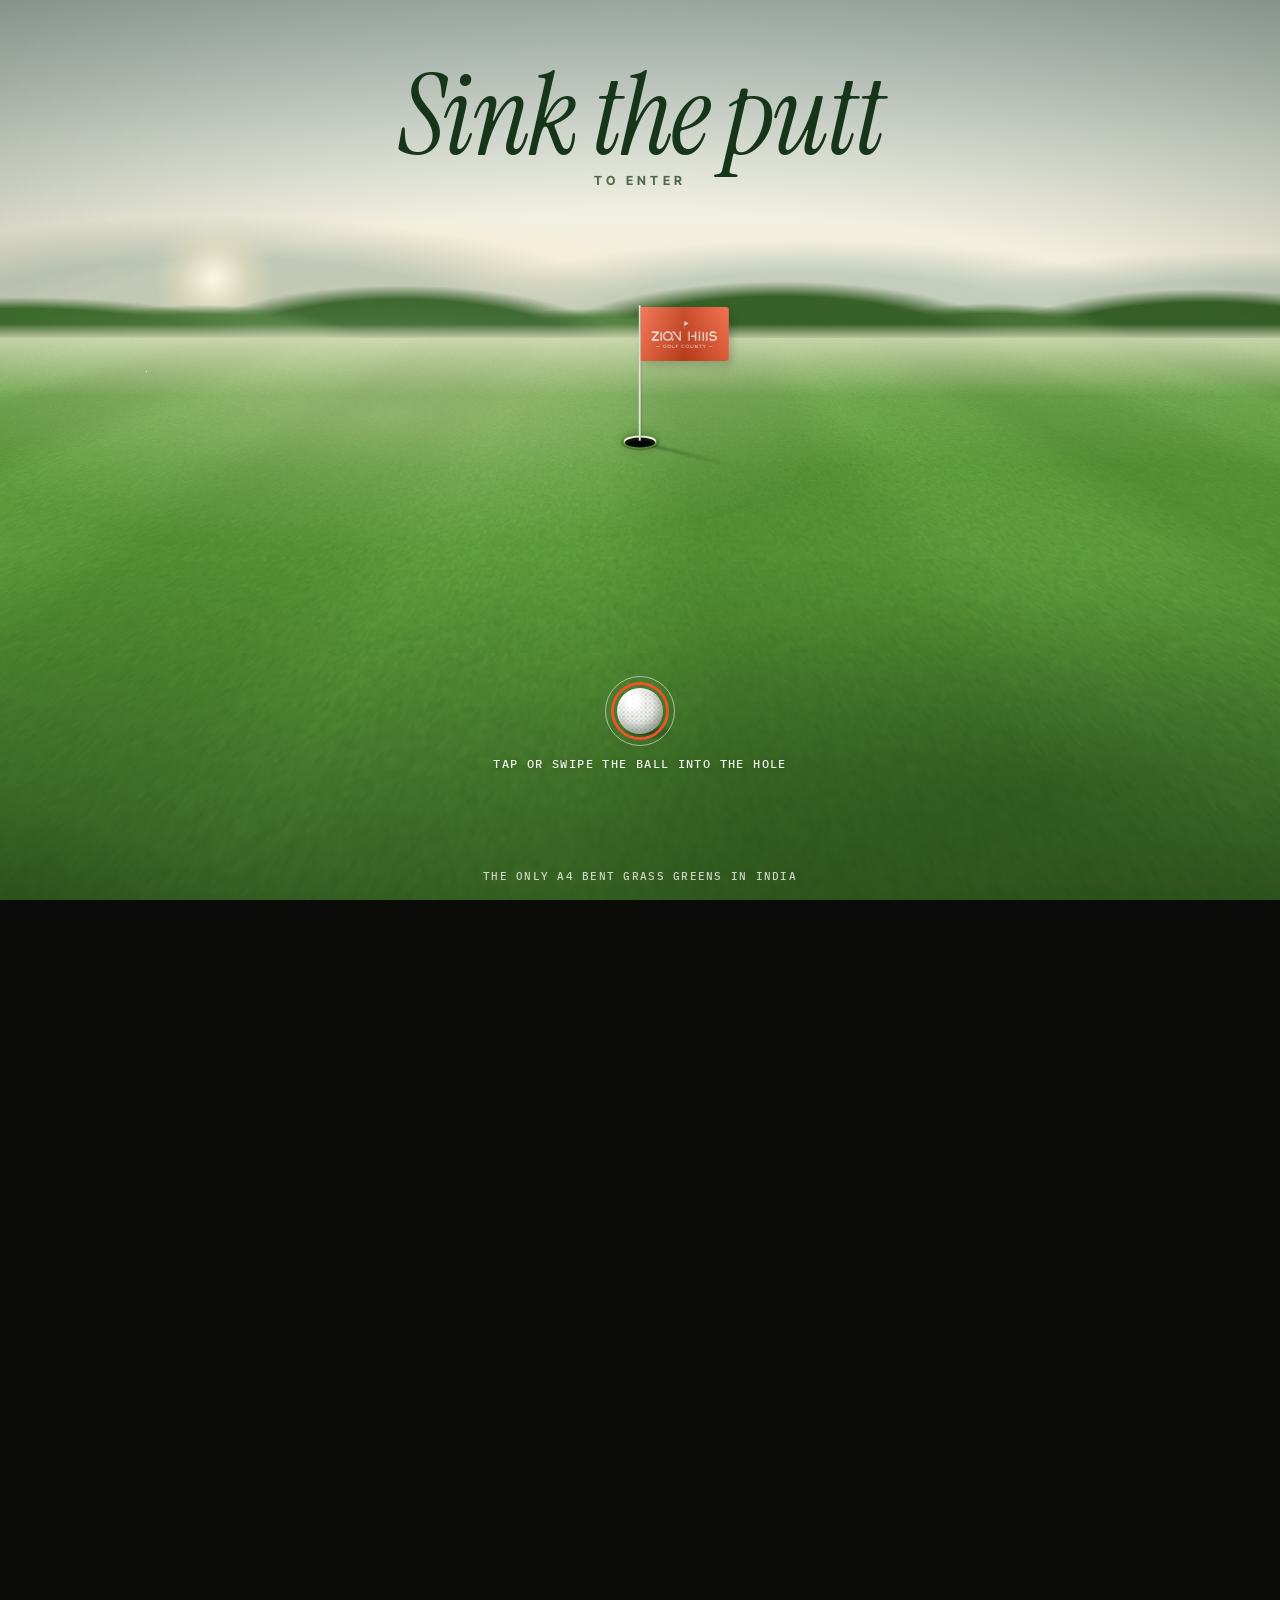
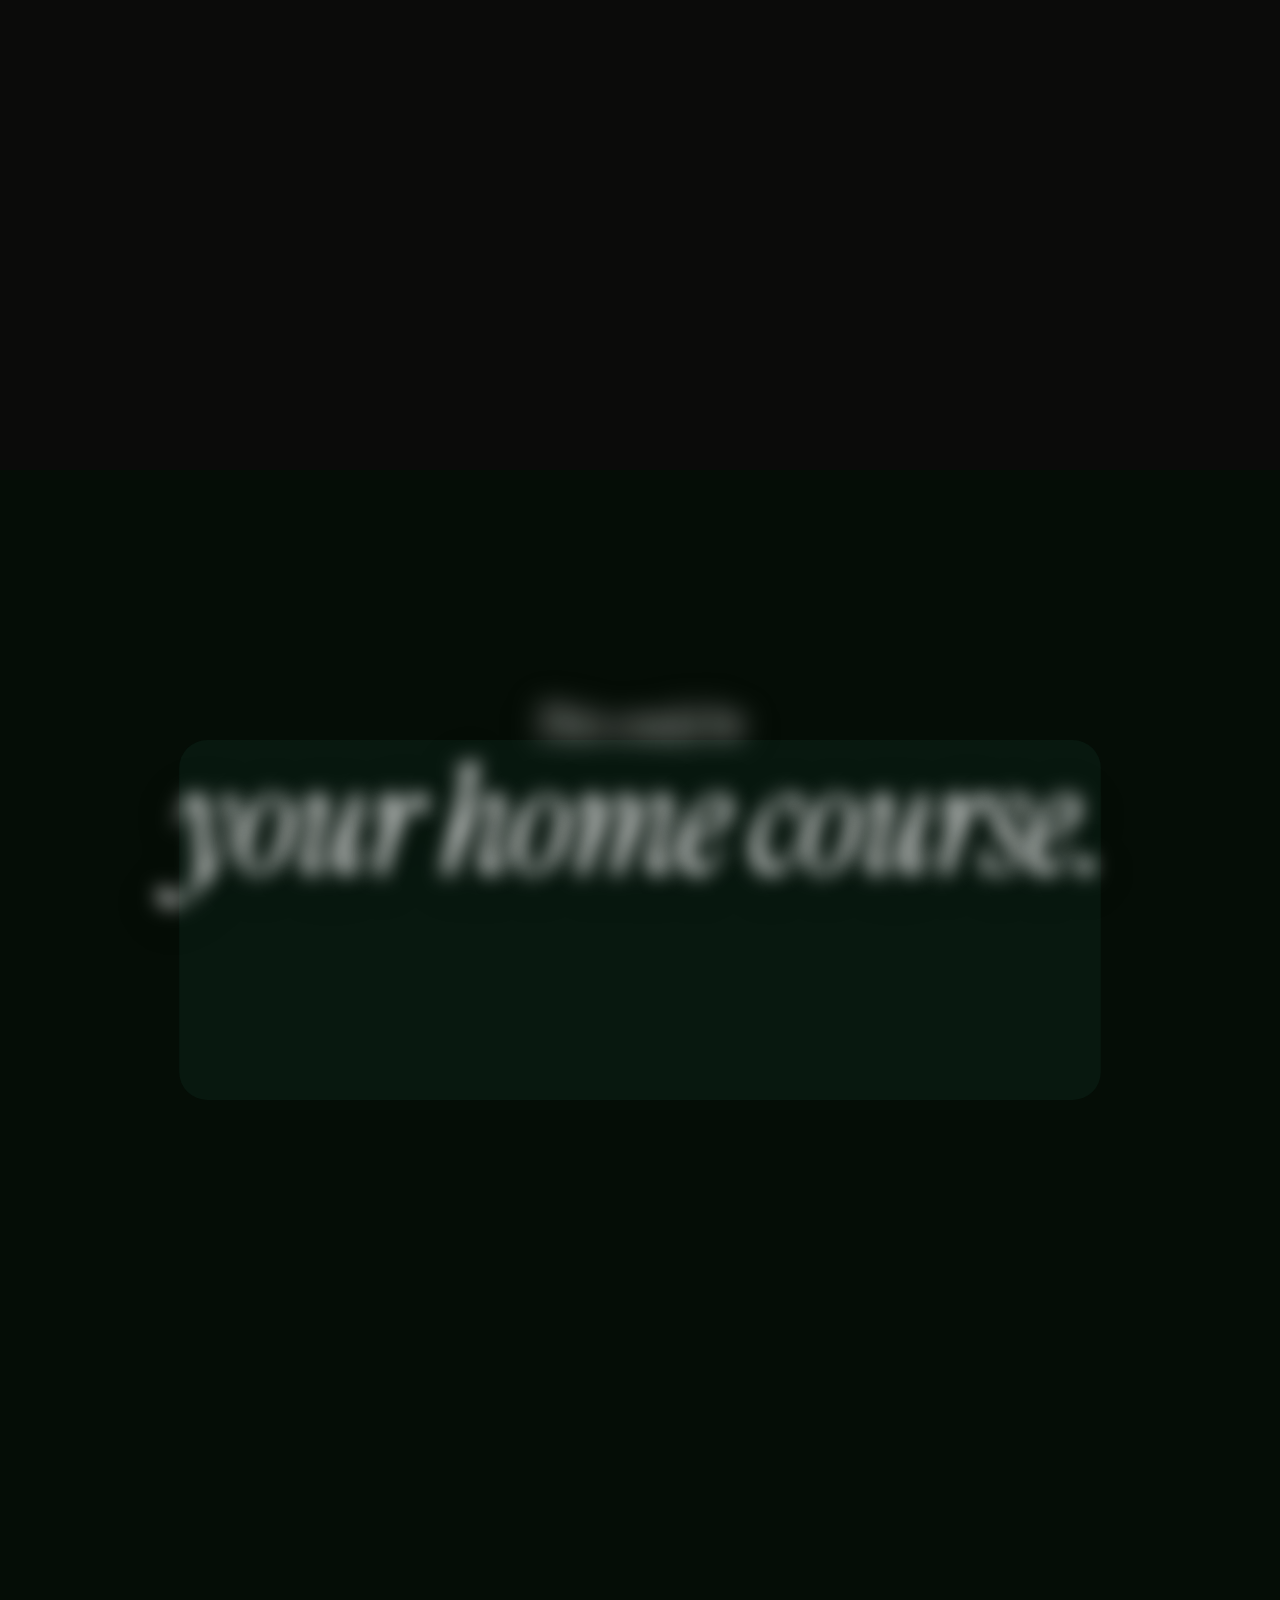
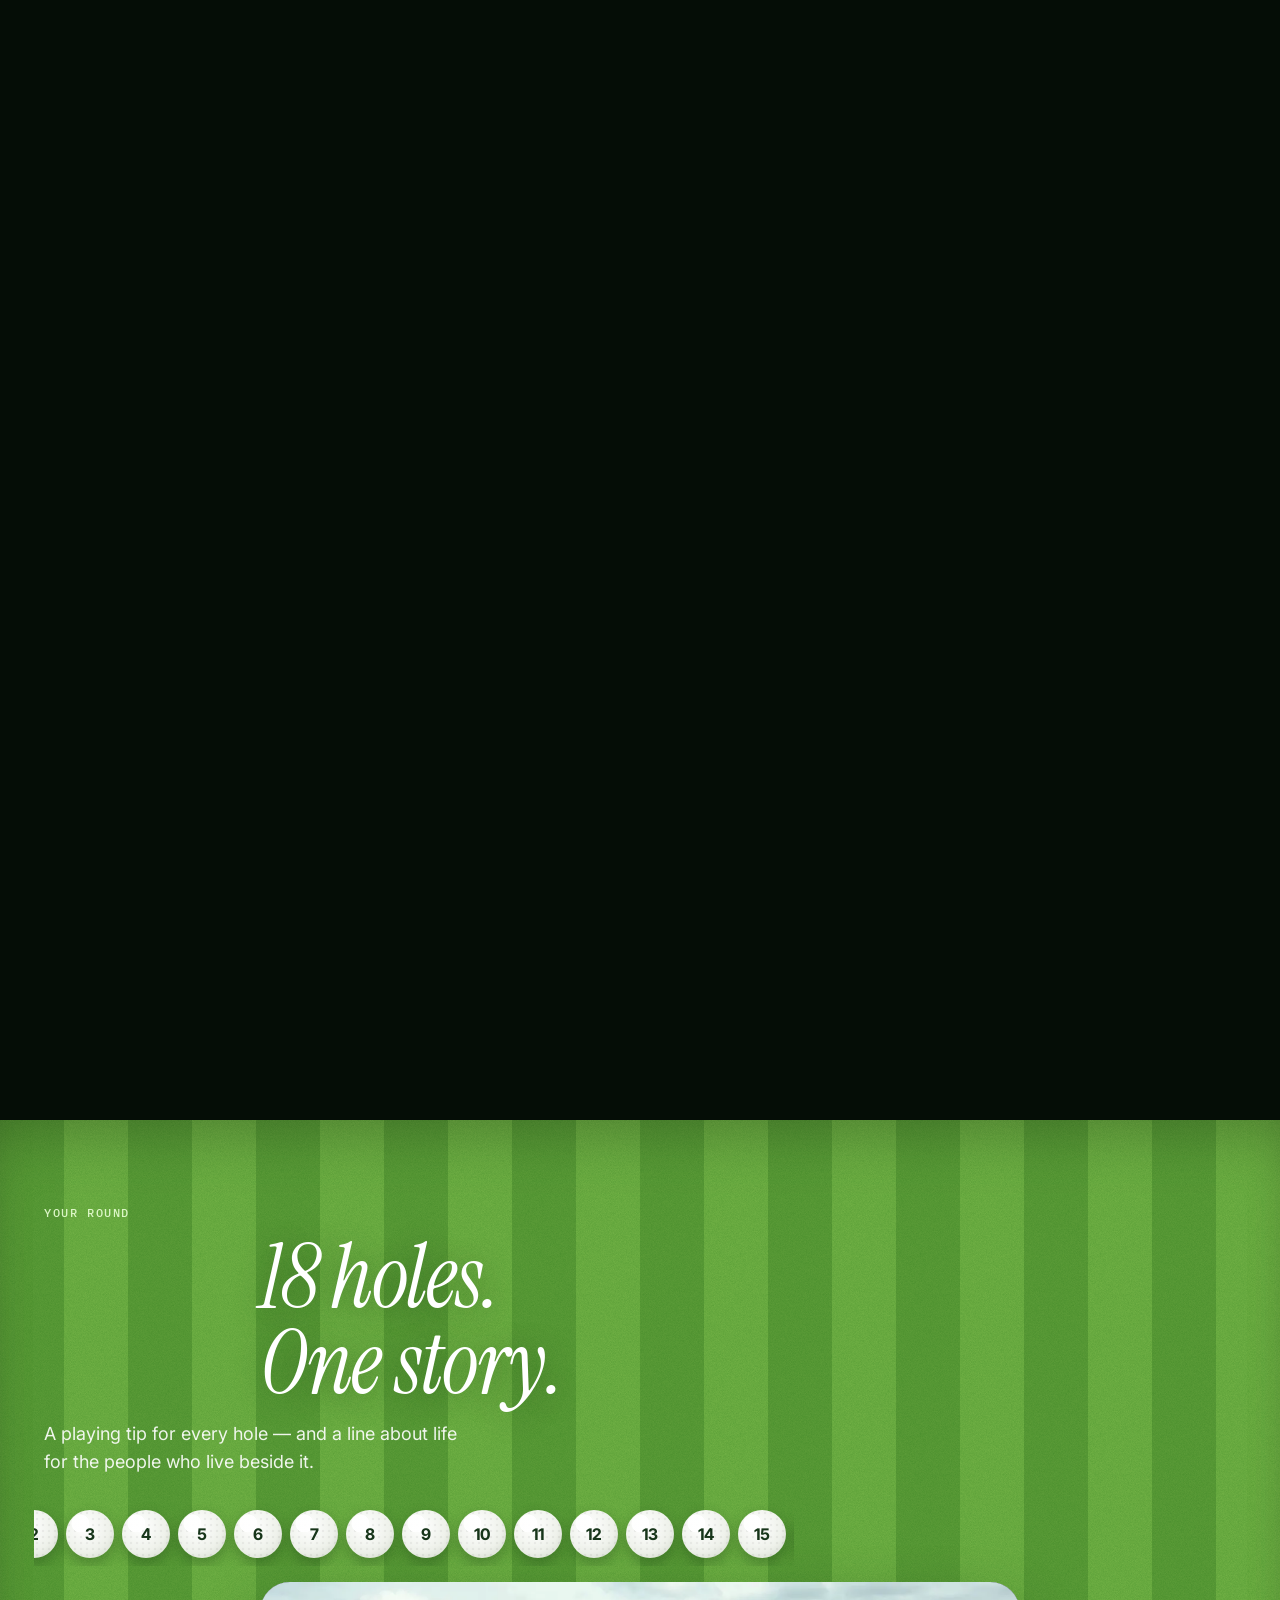
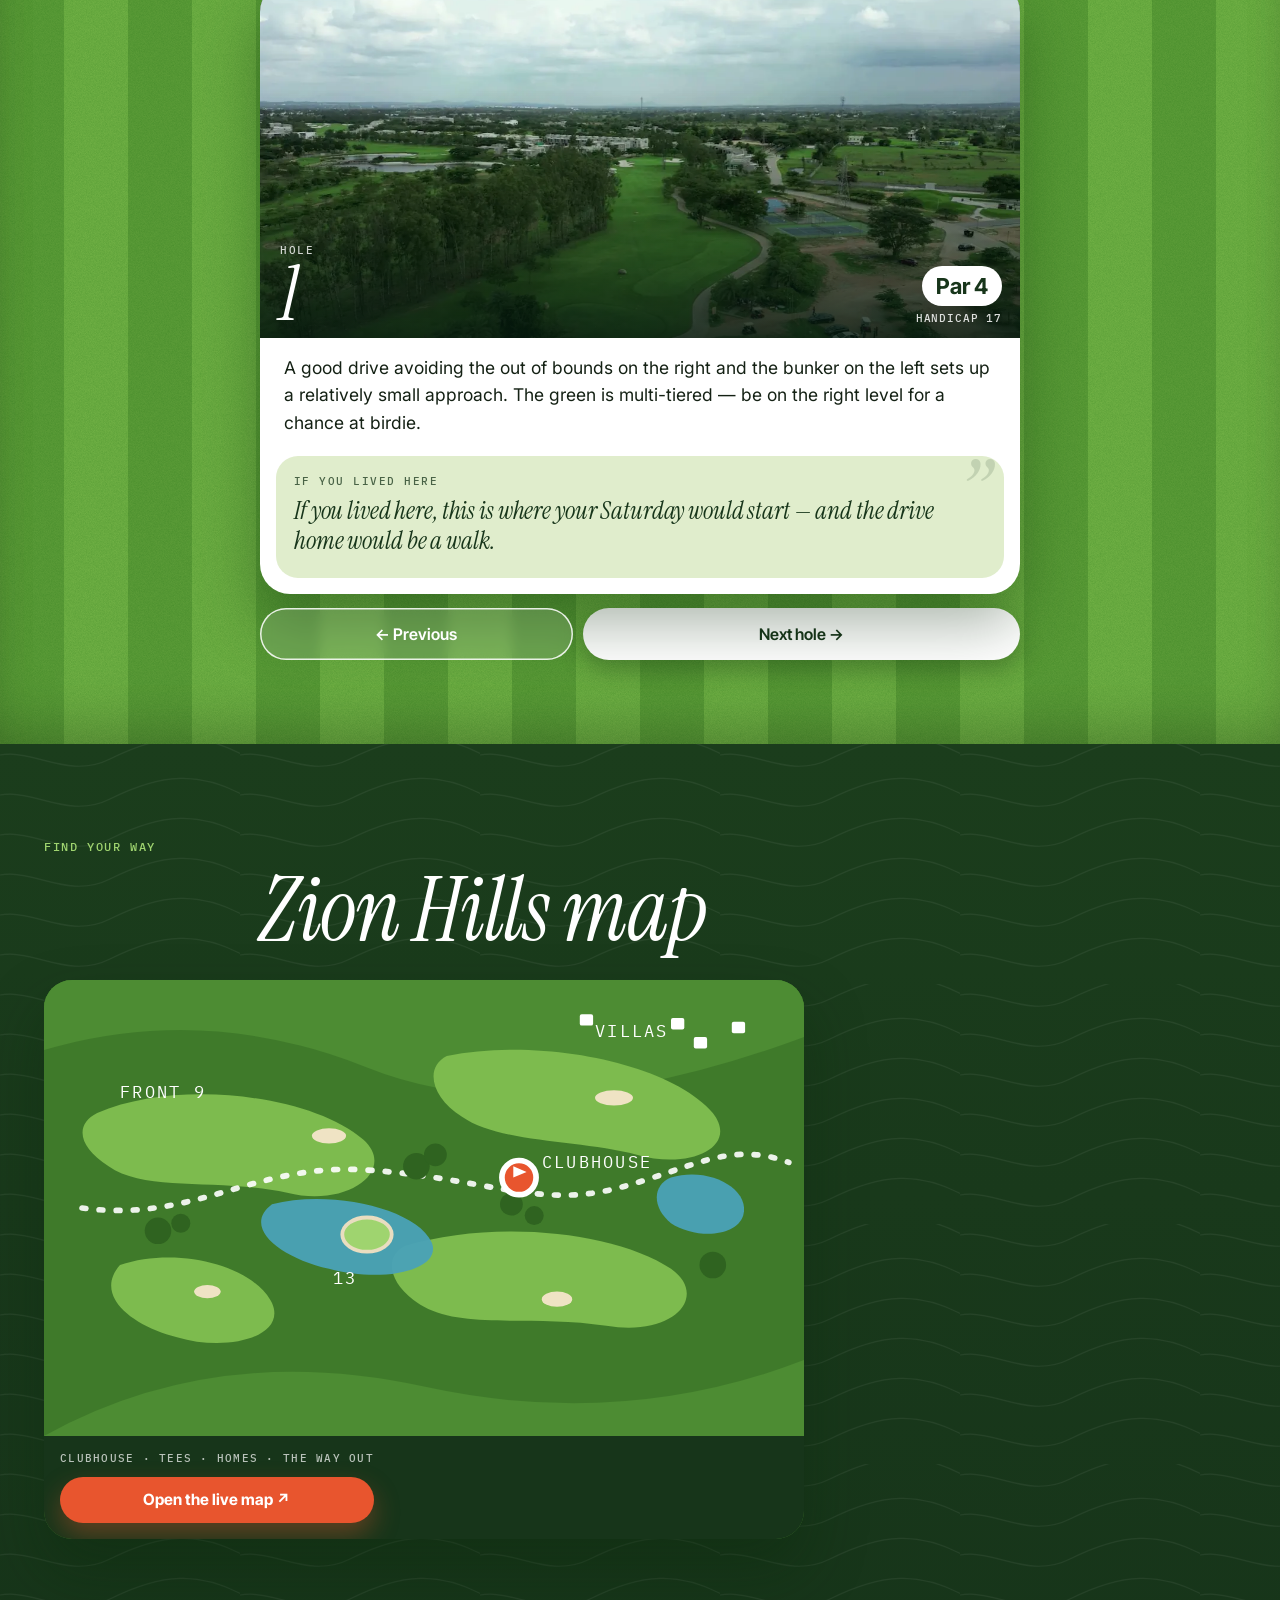
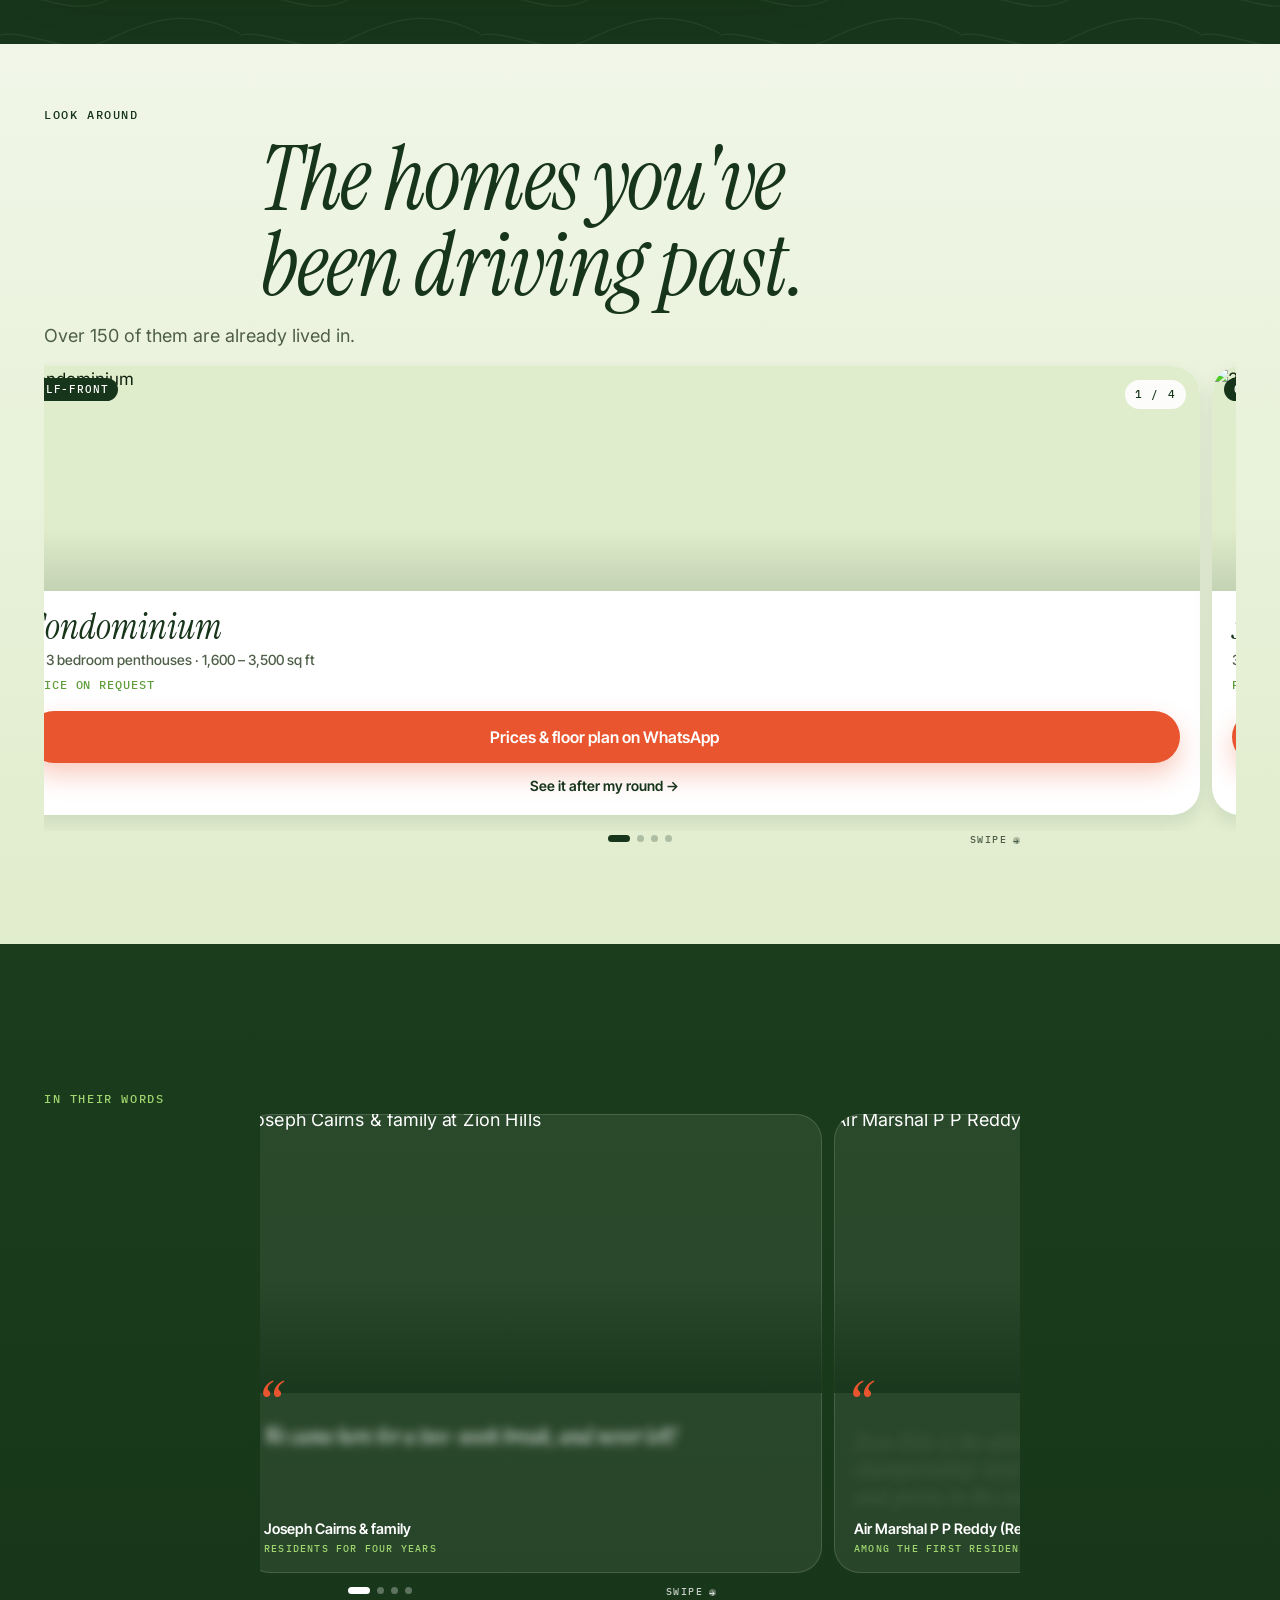
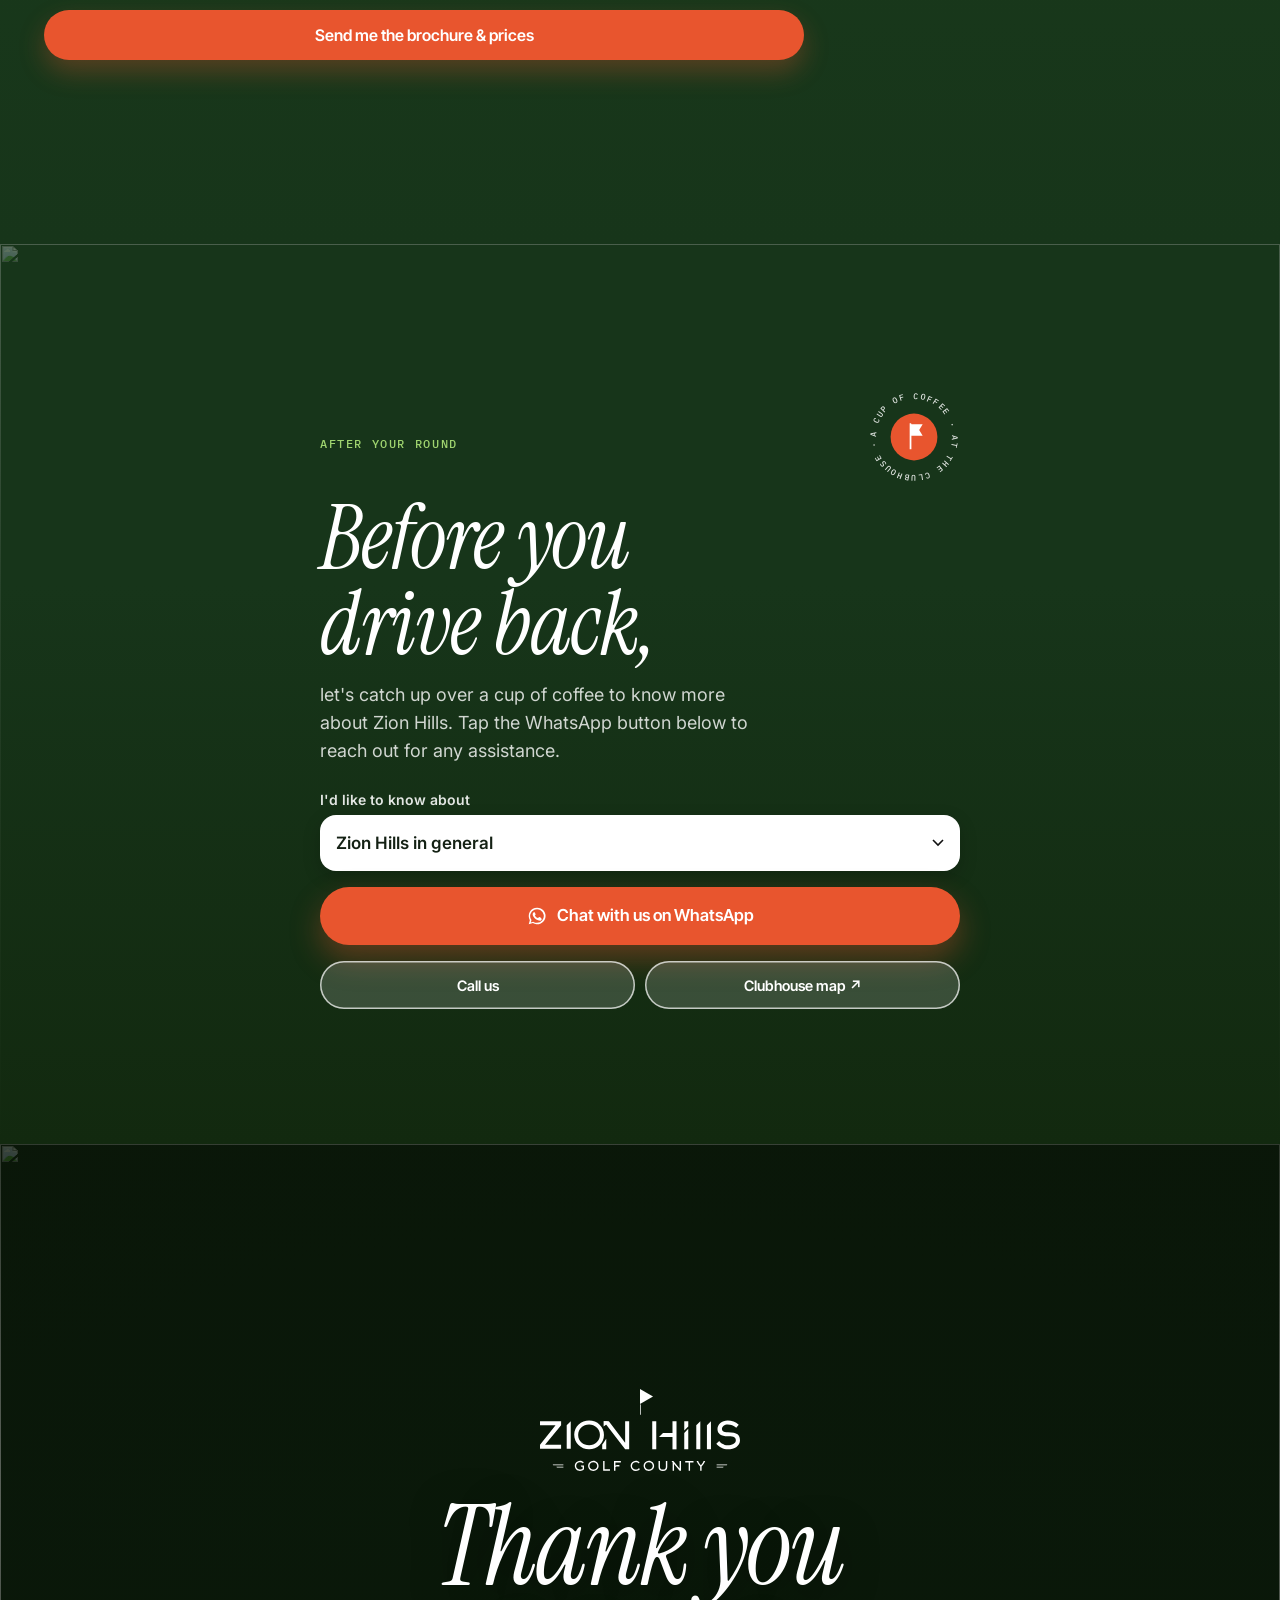
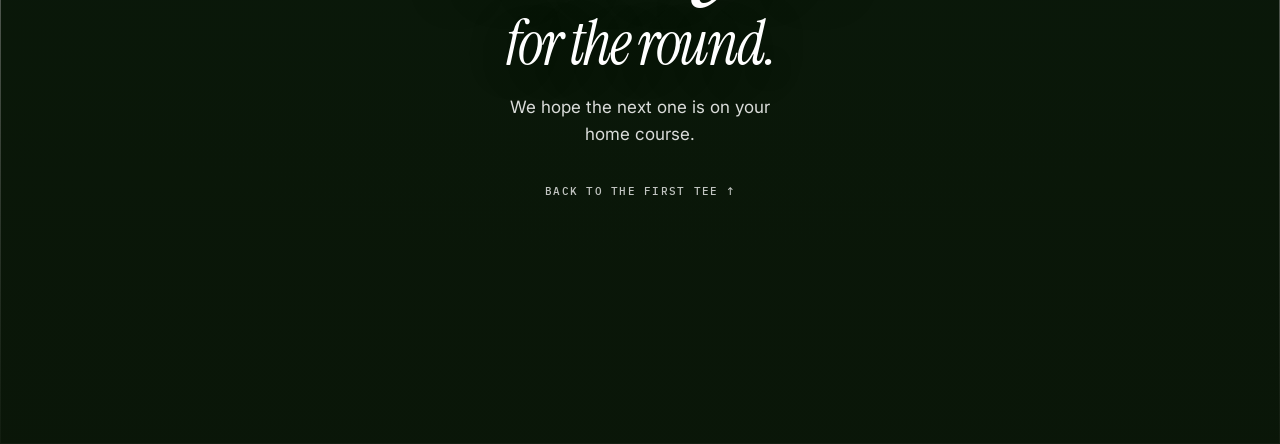
==== commit bcbad13c: "Remove shot tracer; Look around shows one focused home at a time - Hole guide: shot tracer and fligh" ====
--- a/index.html
+++ b/index.html
@@ -17,7 +17,7 @@
   <link rel="preconnect" href="https://fonts.googleapis.com">
   <link rel="preconnect" href="https://fonts.gstatic.com" crossorigin>
   <link href="https://fonts.googleapis.com/css2?family=Instrument+Serif:ital@0;1&family=Inter+Tight:wght@500;600;700;800&family=IBM+Plex+Mono:wght@500&family=Inter:wght@400;500;600&display=swap" rel="stylesheet">
-  <link rel="stylesheet" href="css/cart.css?v=20261116013511">
+  <link rel="stylesheet" href="css/cart.css?v=20261116014009">
 </head>
 <body class="gating">
   <!-- 0. The ritual: sink the putt to enter -->
@@ -63,8 +63,8 @@
     </div>
   </div>
 
-  <script src="js/content.js?v=20261116013511"></script>
-  <script src="js/cart-content.js?v=20261116013511"></script>
-  <script src="js/cart.js?v=20261116013511"></script>
+  <script src="js/content.js?v=20261116014009"></script>
+  <script src="js/cart-content.js?v=20261116014009"></script>
+  <script src="js/cart.js?v=20261116014009"></script>
 </body>
 </html>
--- a/css/cart.css
+++ b/css/cart.css
@@ -927,3 +927,30 @@
   .hole-photo.fly img, .hole-photo.fly .tracer path, .hole-photo.fly .tr-pin, .hole-photo.fly .tr-ring { animation: none; }
   .tracer path { stroke-dashoffset: 0; } .tr-pin { opacity: 1; } .lived p span { opacity: 1; transition: none; }
 }
+
+/* ===================== Look around: one home at a time ===================== */
+#homes .cards.focus { grid-auto-columns: 100%; gap: 12px; }
+#homes .cards.focus .card { border-radius: 28px; box-shadow: 0 24px 50px rgba(16, 48, 30, .14); }
+#homes .cards.focus .card-img { height: 34vh; min-height: 210px; }
+#homes .cards.focus .count { position: absolute; top: 14px; right: 14px; padding: 6px 10px; border-radius: 999px; background: rgba(255, 255, 255, .9); color: var(--deep); font-size: 10.5px; }
+#homes .cards.focus .card-body { padding: 18px 20px 16px; gap: 6px; }
+#homes .cards.focus h3 { font-size: 36px; }
+#homes .facts { margin: 0; font: 500 15px/1.35 var(--sans); color: var(--ink-2); }
+#homes .cards.focus .price { margin: 2px 0 10px; }
+.wa-home { min-height: 52px; background: var(--flame); color: #fff; box-shadow: 0 12px 26px rgba(232, 85, 46, .3); }
+.see { align-self: center; margin-top: 4px; padding: 6px; font: 600 14px/1 var(--sans); color: var(--deep); text-decoration: none; }
+.hdots { position: relative; display: flex; justify-content: center; gap: 7px; margin-top: 14px; }
+.hdots i { width: 7px; height: 7px; border-radius: 99px; background: rgba(16, 48, 30, .25); transition: width .4s var(--ease), background .4s; }
+.hdots i.on { width: 22px; background: var(--deep); }
+.swipe-hint.inline.dark { color: var(--ink-2); right: 0; }
+@media (max-height: 740px) { #homes .cards.focus .card-img { height: 26vh; } #homes .cards.focus h3 { font-size: 30px; } }
+/* one home fills the width — no next card peeking in */
+#homes .cards.focus { margin: 0 !important; padding: 4px 0 8px; scroll-padding: 0; }
+#homes .cards.focus .card-img { height: 28vh; min-height: 190px; }
+#homes .facts { font-size: 14px; }
+#homes .cards.focus .card-body .wa-home { margin-top: 2px; }
+#homes .cards.focus .card { height: auto; align-self: start; }
+#homes .cards.focus { padding-bottom: 16px; }
+#homes .cards.focus .card { box-shadow: 0 8px 18px rgba(16, 48, 30, .1); }
+#homes .cards.focus .card-img { height: 25vh; }
+#homes .hdots { margin-top: 4px; }
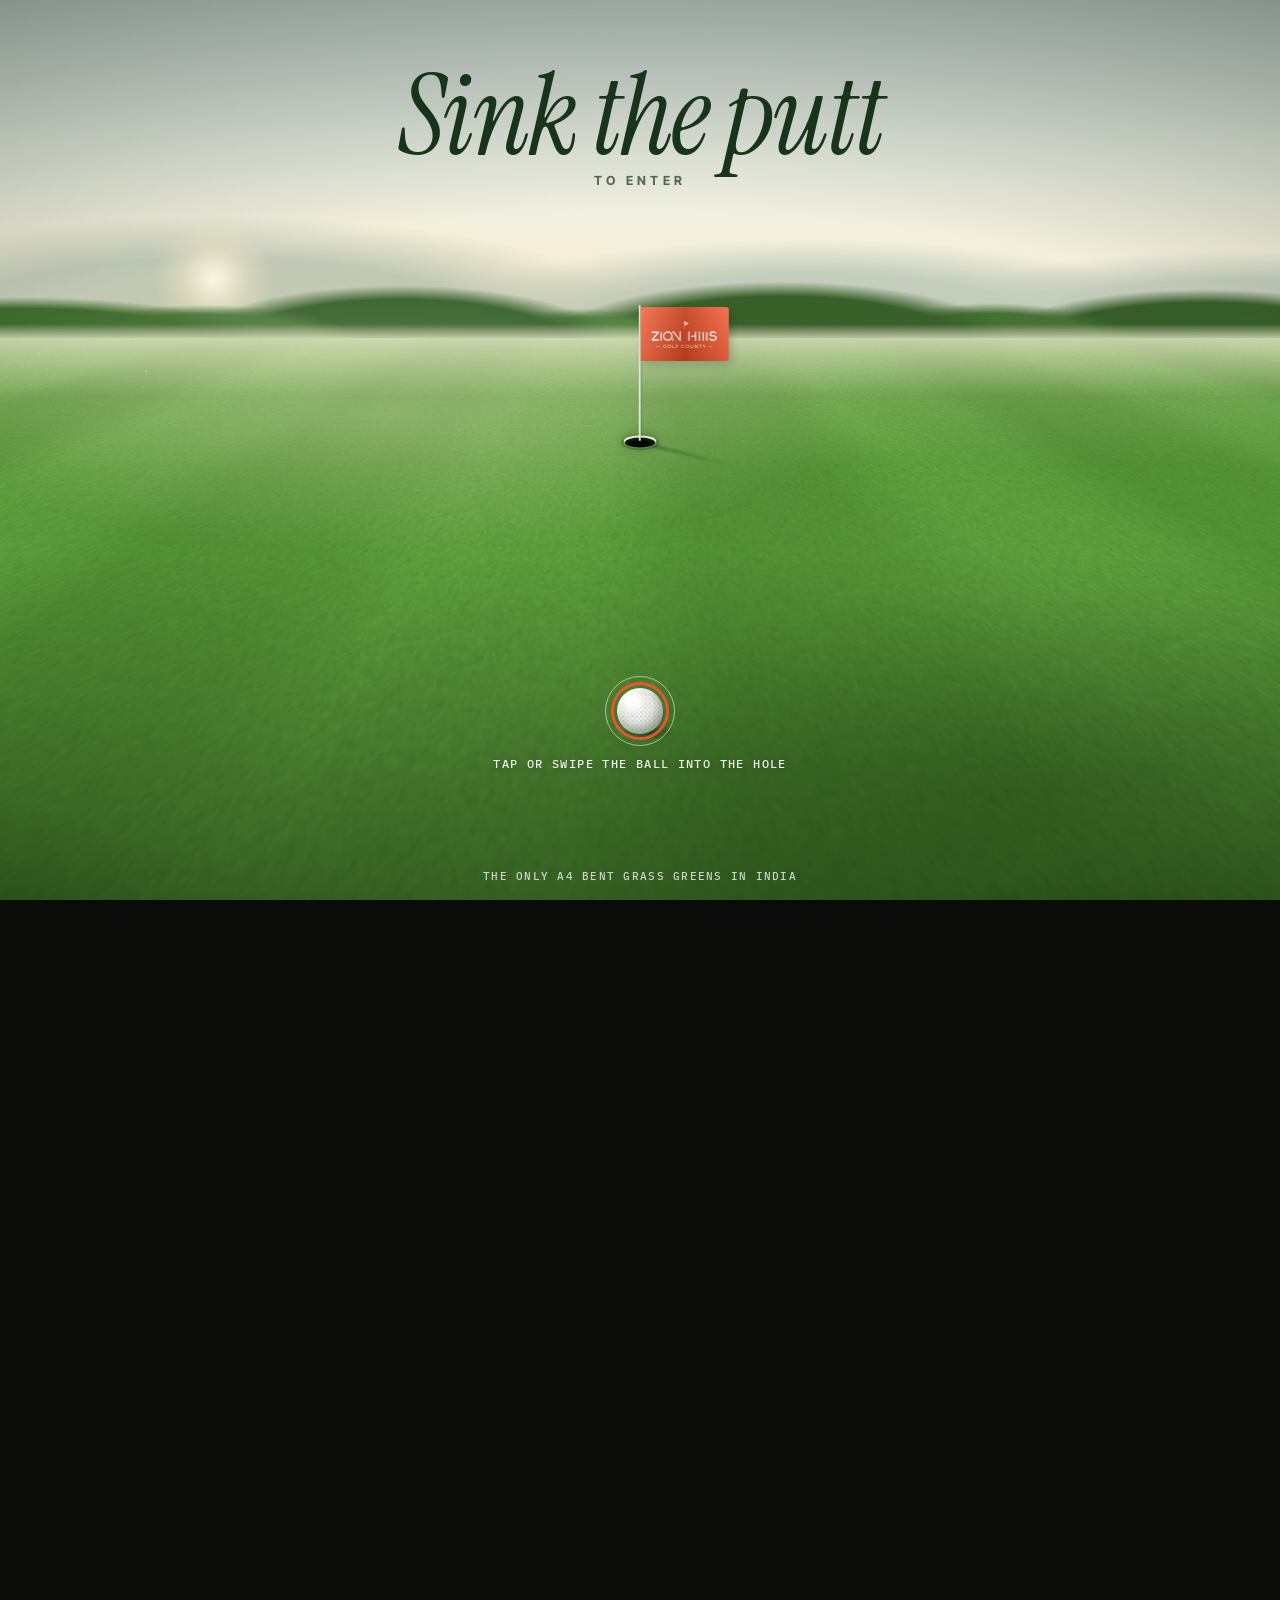
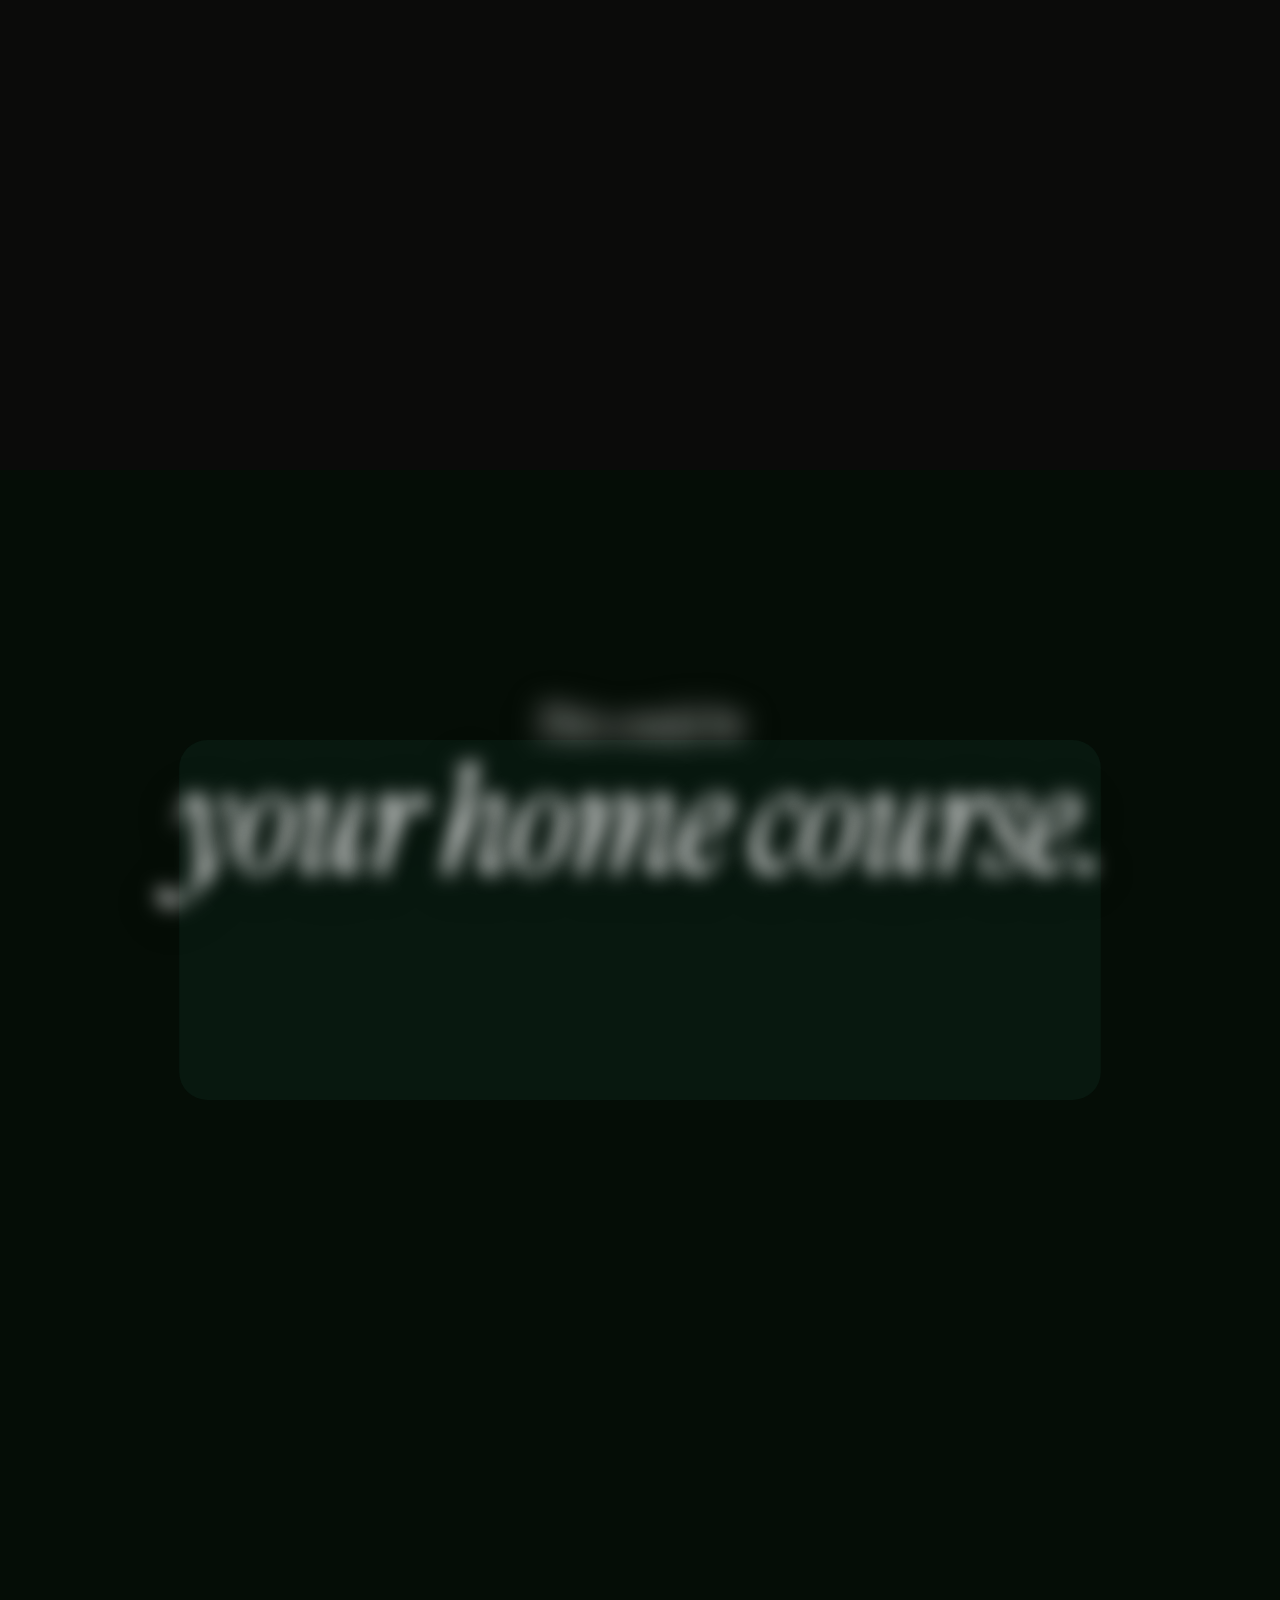
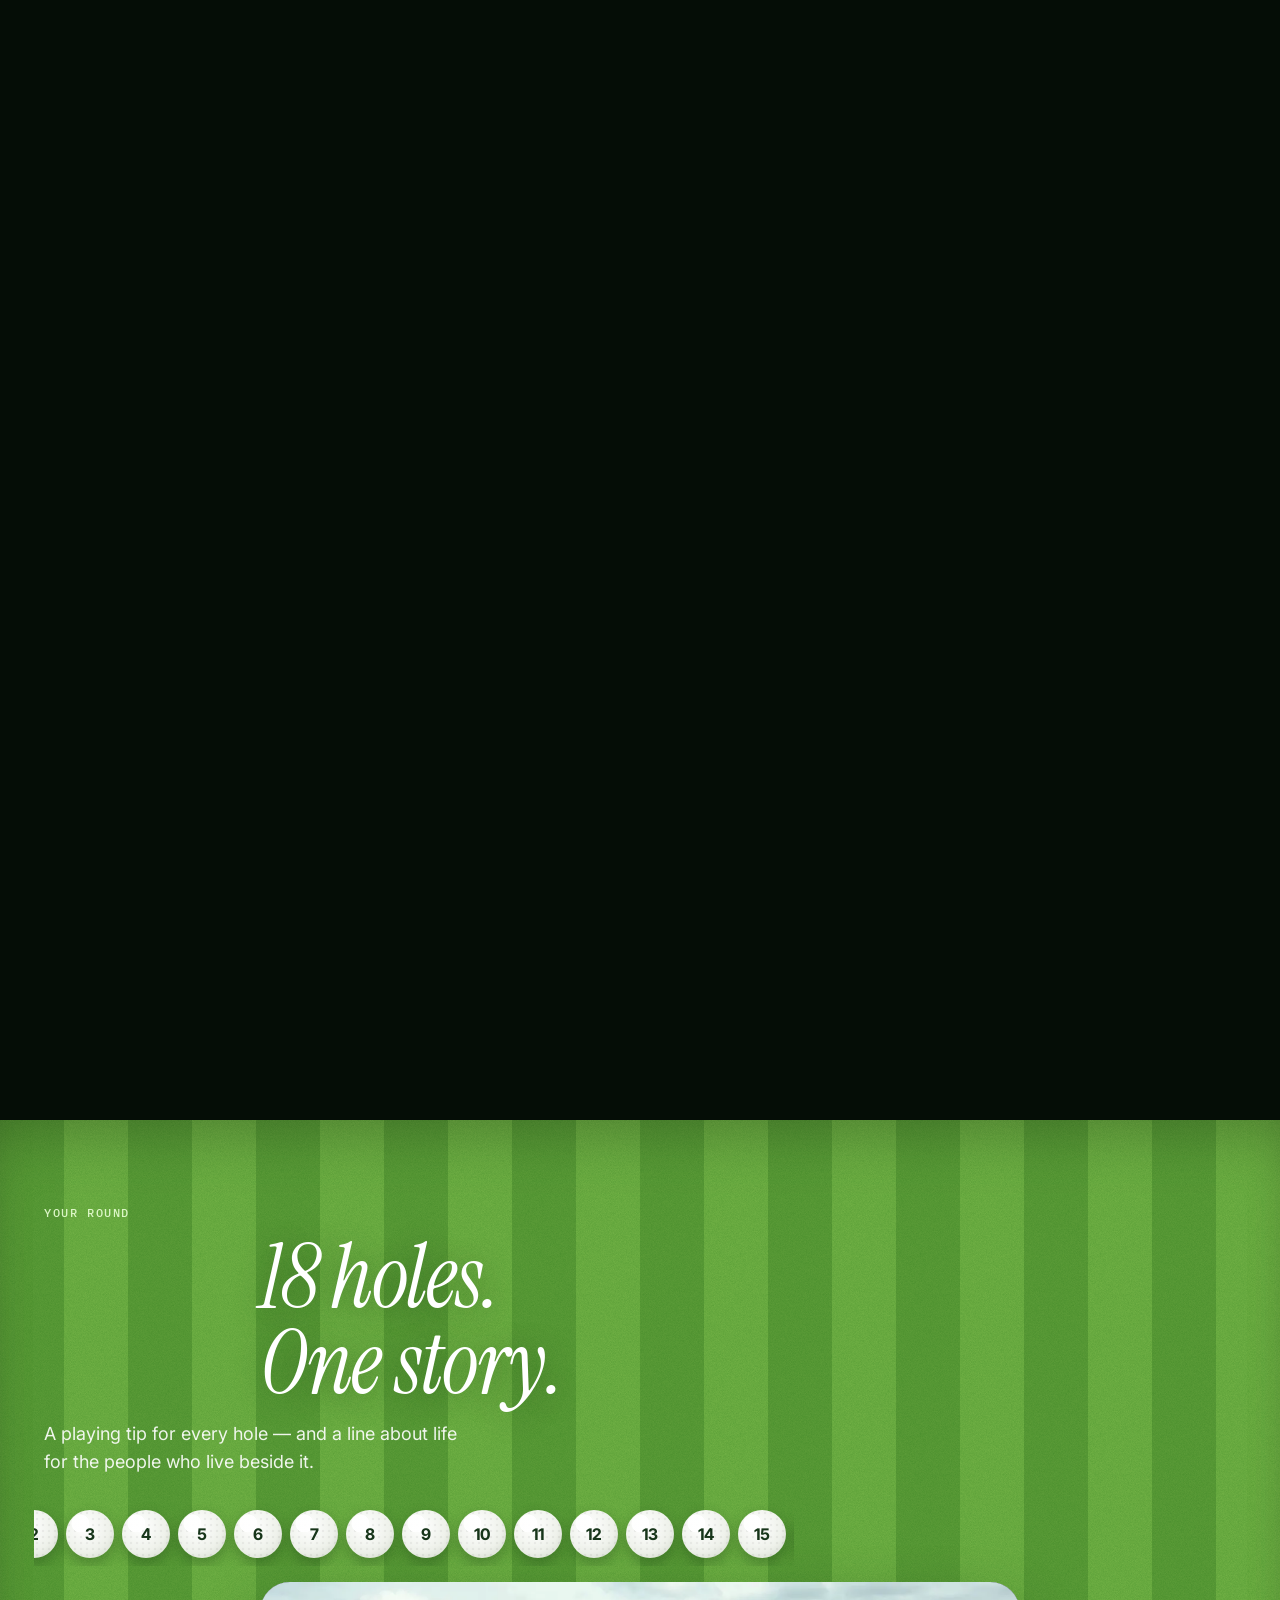
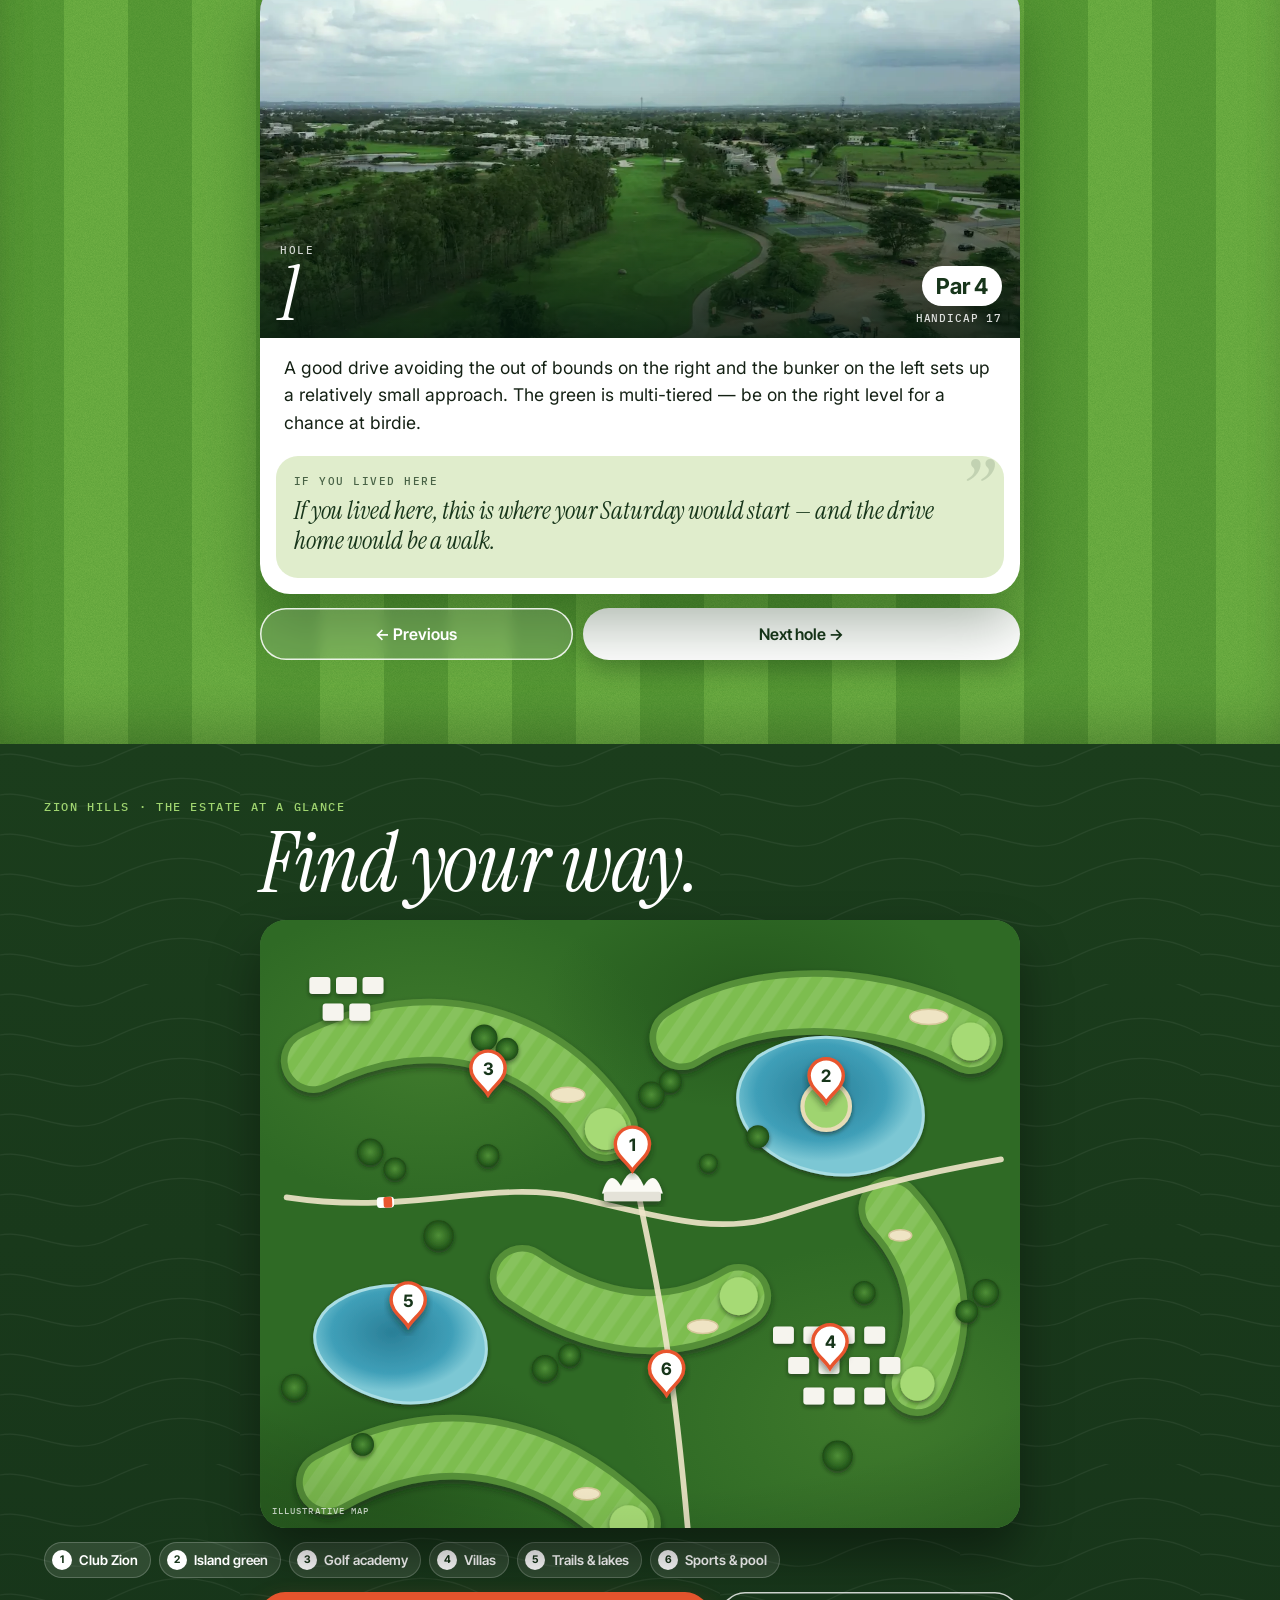
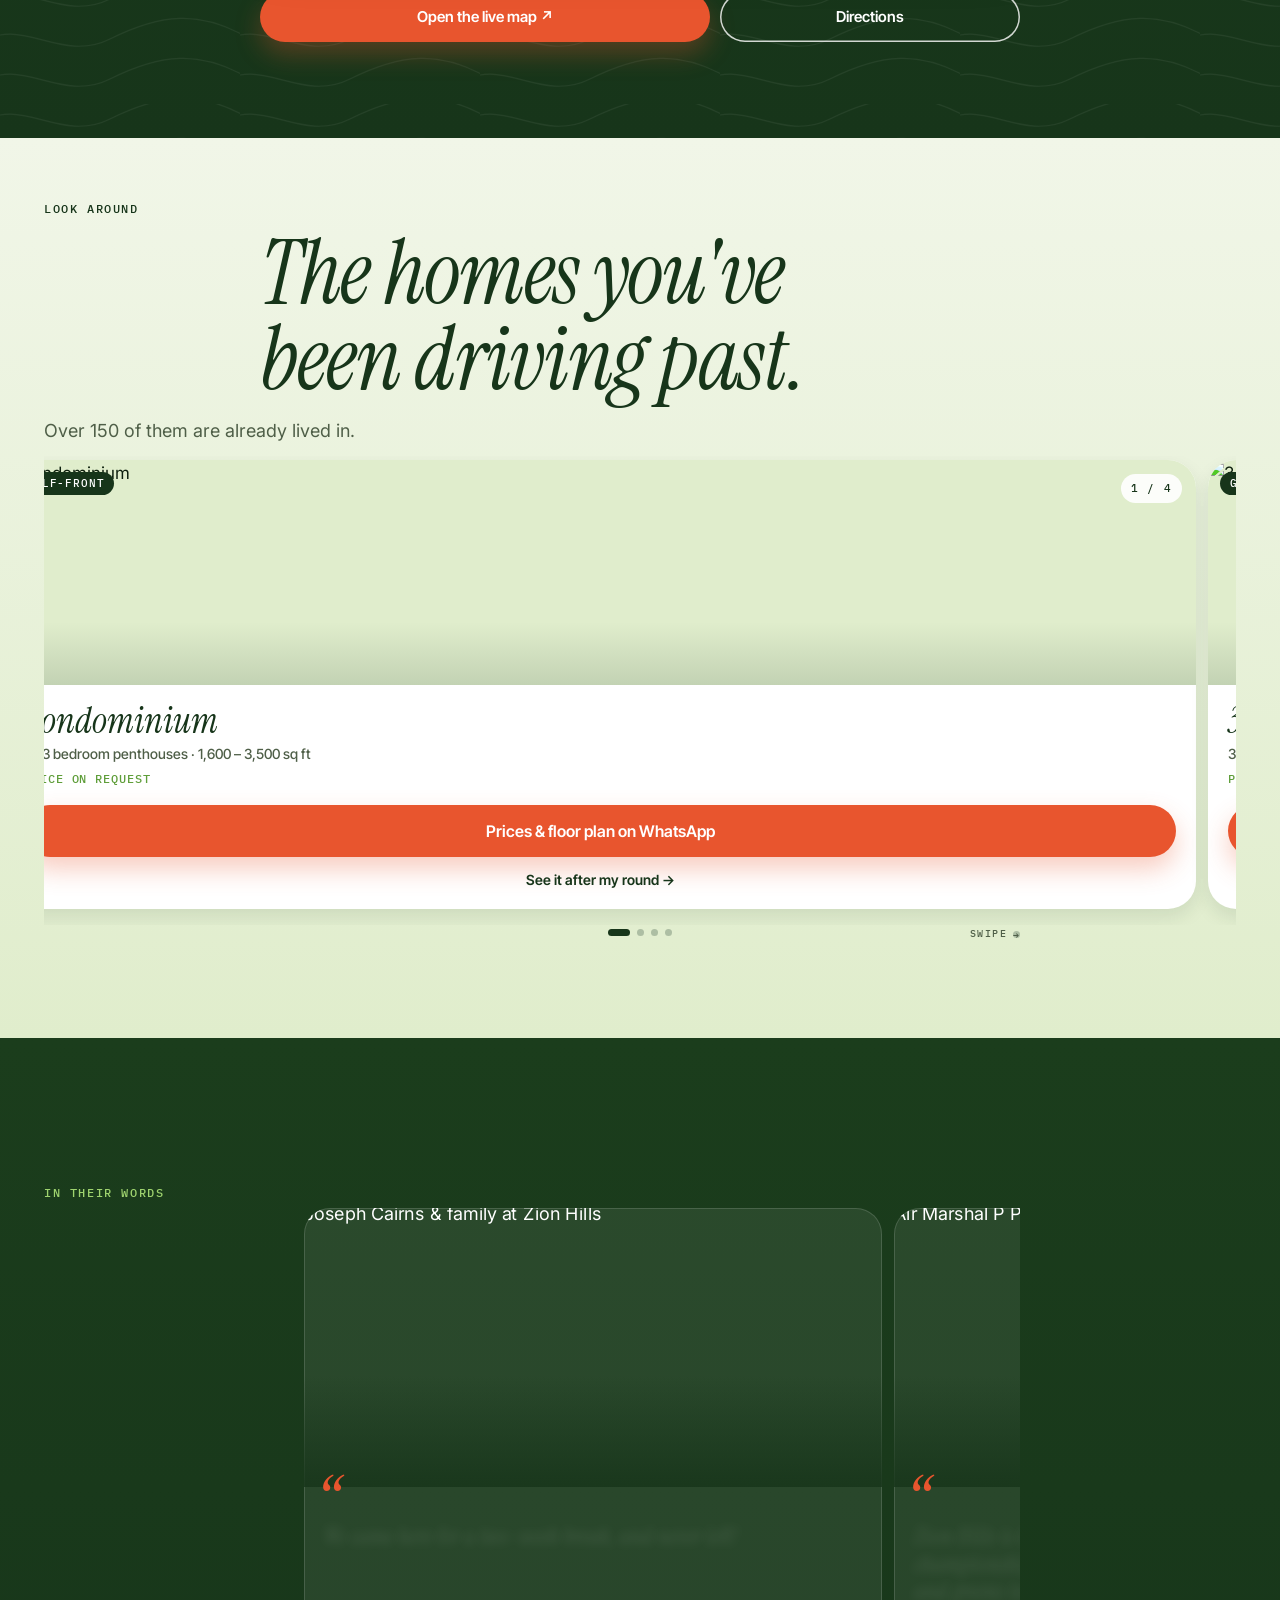
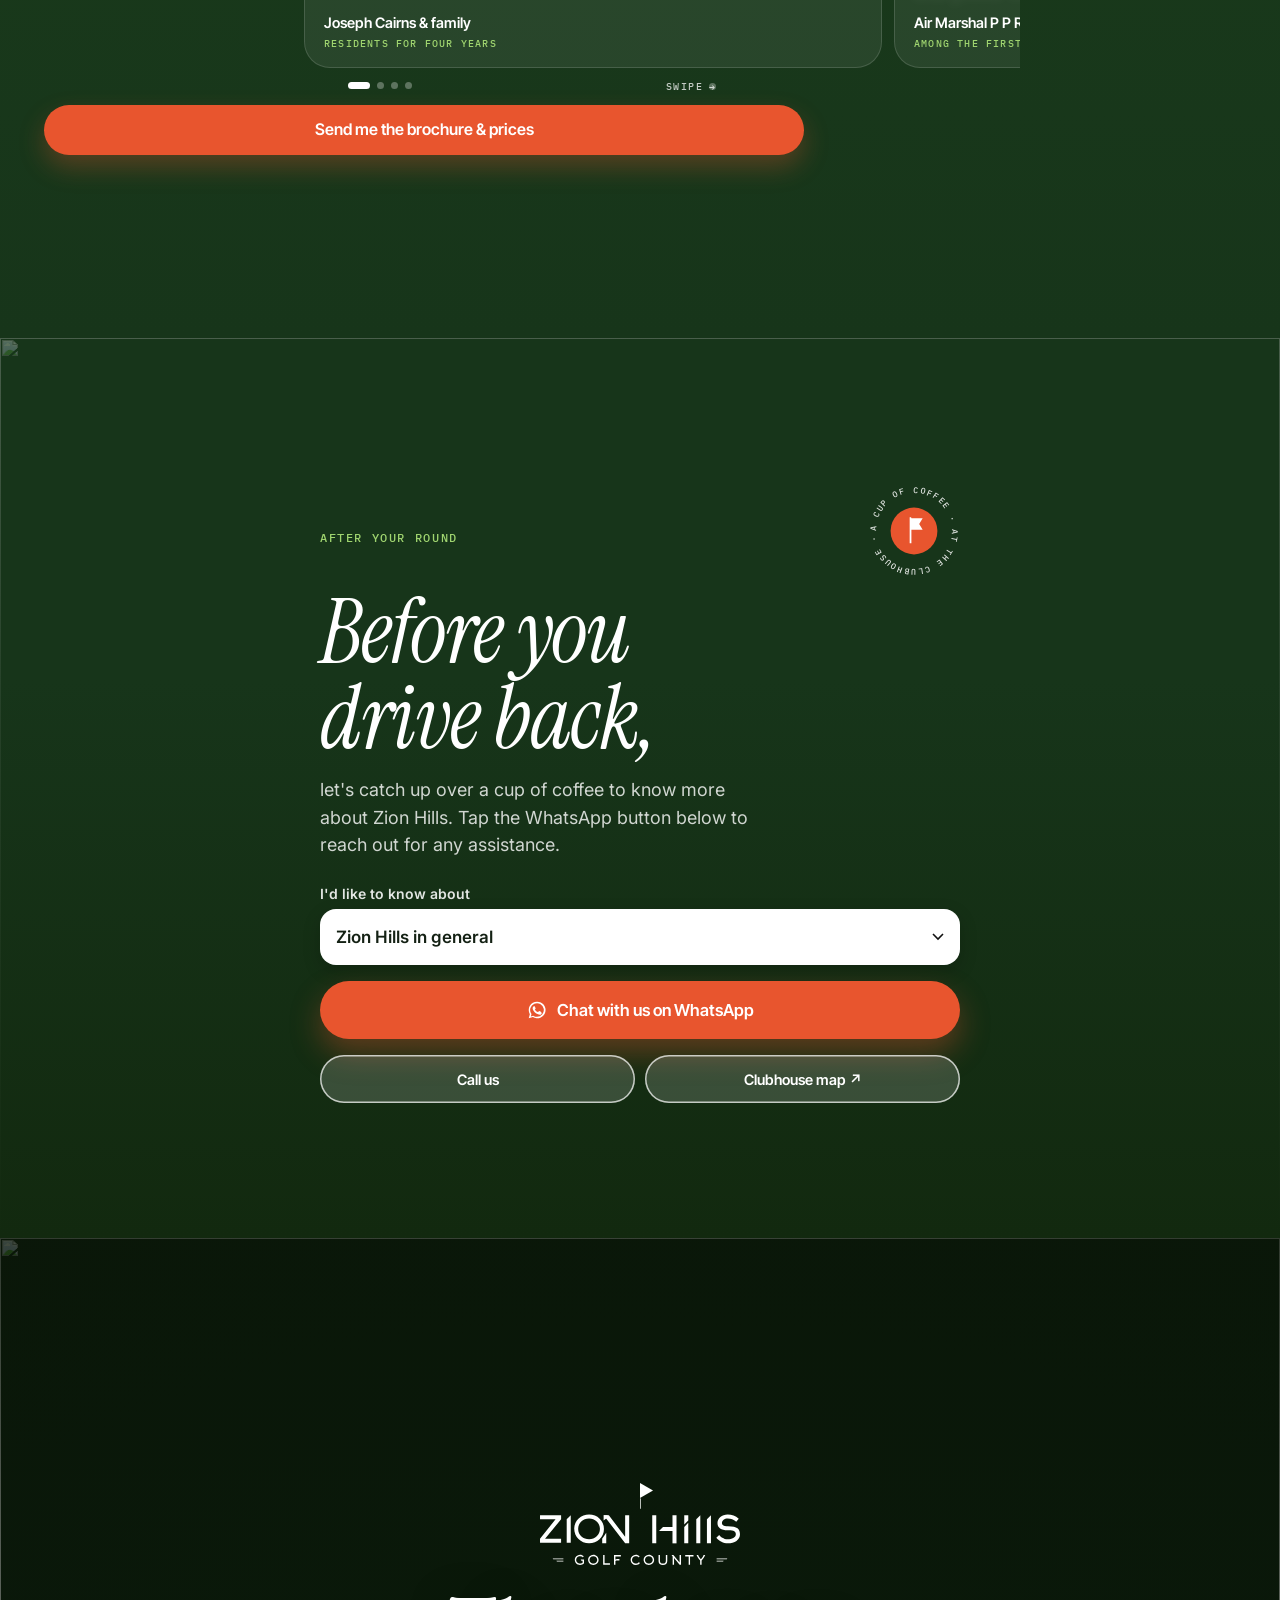
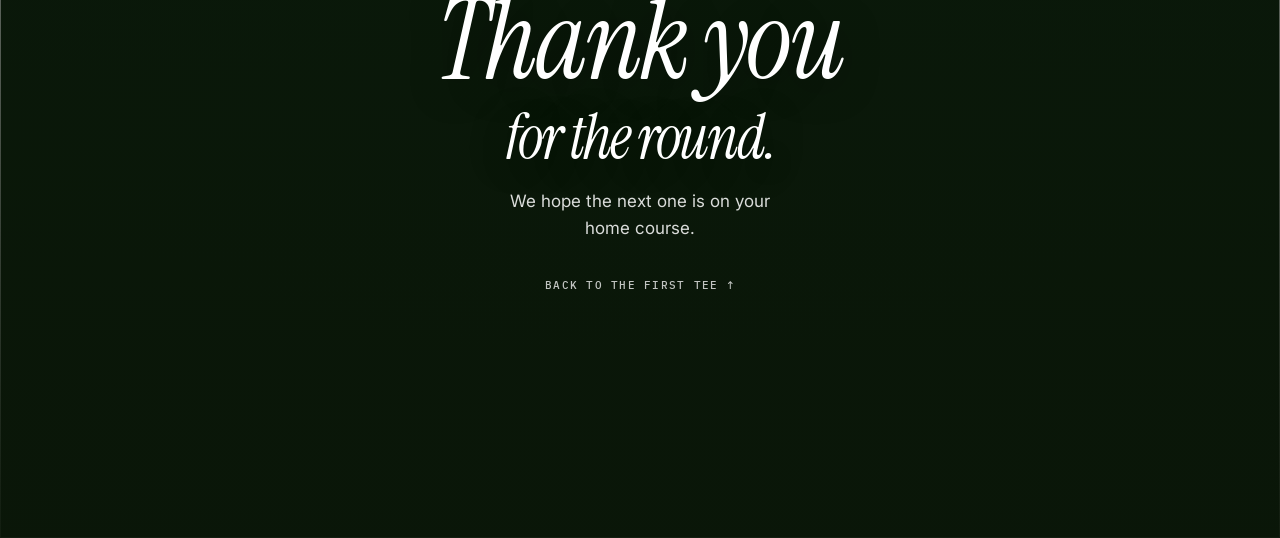
==== commit 00e41d21: "Find your way: interactive, illustrated estate map - Redrawn aerial-style map: terrain relief, fairw" ====
--- a/index.html
+++ b/index.html
@@ -17,7 +17,7 @@
   <link rel="preconnect" href="https://fonts.googleapis.com">
   <link rel="preconnect" href="https://fonts.gstatic.com" crossorigin>
   <link href="https://fonts.googleapis.com/css2?family=Instrument+Serif:ital@0;1&family=Inter+Tight:wght@500;600;700;800&family=IBM+Plex+Mono:wght@500&family=Inter:wght@400;500;600&display=swap" rel="stylesheet">
-  <link rel="stylesheet" href="css/cart.css?v=20261116014009">
+  <link rel="stylesheet" href="css/cart.css?v=20261116014502">
 </head>
 <body class="gating">
   <!-- 0. The ritual: sink the putt to enter -->
@@ -63,8 +63,8 @@
     </div>
   </div>
 
-  <script src="js/content.js?v=20261116014009"></script>
-  <script src="js/cart-content.js?v=20261116014009"></script>
-  <script src="js/cart.js?v=20261116014009"></script>
+  <script src="js/content.js?v=20261116014502"></script>
+  <script src="js/cart-content.js?v=20261116014502"></script>
+  <script src="js/cart.js?v=20261116014502"></script>
 </body>
 </html>
--- a/css/cart.css
+++ b/css/cart.css
@@ -954,3 +954,47 @@
 #homes .cards.focus .card { box-shadow: 0 8px 18px rgba(16, 48, 30, .1); }
 #homes .cards.focus .card-img { height: 25vh; }
 #homes .hdots { margin-top: 4px; }
+
+/* ===================== Find your way: interactive estate map ===================== */
+.mapsec { padding-top: calc(54px + env(safe-area-inset-top)); }
+.mapsec .eyebrow { margin-bottom: 6px; }
+.mapsec h2 { margin-bottom: 16px; font-size: clamp(46px, 13vw, 84px); }
+.emap { position: relative; border-radius: 26px; overflow: hidden; background: #2f6a25;
+  box-shadow: 0 26px 50px rgba(0, 0, 0, .4), inset 0 0 0 1px rgba(255, 255, 255, .14); }
+.emap::after { content: ""; position: absolute; inset: 0; pointer-events: none; border-radius: inherit;
+  background: radial-gradient(120% 90% at 50% 40%, rgba(0, 0, 0, 0) 60%, rgba(0, 0, 0, .28) 100%); }
+.emap-art { display: block; width: 100%; height: auto; }
+.emap-cam { transform-origin: 0 0; transform-box: view-box; transition: transform 1.1s cubic-bezier(.3, .7, .1, 1); }
+.lake { animation: shimmer 5s ease-in-out infinite alternate; }
+@keyframes shimmer { to { opacity: .86; } }
+.mpin { cursor: pointer; outline: none; }
+.mpin-body { fill: #fff; stroke: var(--flame); stroke-width: 1.8; transition: fill .3s; }
+.mpin-n { font: 700 9px var(--sans); fill: var(--deep); text-anchor: middle; pointer-events: none; }
+.mpin-ring { fill: none; stroke: #fff; stroke-width: 1.2; transform-box: fill-box; transform-origin: center; animation: pinPulse 2.6s ease-out infinite; }
+.mpin:nth-of-type(2n) .mpin-ring { animation-delay: -1.3s; }
+@keyframes pinPulse { from { transform: scale(1); opacity: .85; } to { transform: scale(2.3); opacity: 0; } }
+.mpin.on .mpin-body { fill: var(--flame); stroke: #fff; }
+.mpin.on .mpin-n { fill: #fff; }
+.mpin:focus-visible .mpin-body { stroke: #fff; stroke-width: 2.6; }
+.emap-note { position: absolute; left: 12px; bottom: 10px; z-index: 1; font-size: 9px; color: rgba(255, 255, 255, .7); pointer-events: none; }
+.emap-reset { position: absolute; right: 10px; top: 10px; z-index: 1; padding: 7px 11px; border: 0; border-radius: 999px; background: rgba(255, 255, 255, .94); color: var(--deep); font-size: 10px; cursor: pointer; }
+.emap-chips { display: flex; gap: 8px; overflow-x: auto; scrollbar-width: none; margin: 12px calc(var(--g) * -1) 0 !important; padding: 2px var(--g); max-width: none !important; width: auto !important; }
+.emap-chips::-webkit-scrollbar { display: none; }
+.emap-chips button { flex: none; display: inline-flex; align-items: center; gap: 7px; padding: 8px 13px 8px 8px; border: 0; border-radius: 999px; cursor: pointer;
+  background: rgba(255, 255, 255, .1); color: #fff; font: 600 13.5px/1 var(--sans); box-shadow: inset 0 0 0 1px rgba(255, 255, 255, .2); transition: background .3s, color .3s; }
+.emap-chips button i { display: grid; place-items: center; width: 20px; height: 20px; border-radius: 50%; background: #fff; color: var(--deep); font: 700 10.5px/1 var(--sans); font-style: normal; }
+.emap-chips button.on { background: #fff; color: var(--deep); }
+.emap-chips button.on i { background: var(--flame); color: #fff; }
+.emap-card { margin-top: 10px; display: flex; align-items: center; gap: 12px; padding: 10px; border-radius: 20px;
+  background: rgba(255, 255, 255, .08); box-shadow: inset 0 0 0 1px rgba(255, 255, 255, .14); }
+.emap-card[hidden] { display: none; }
+.emap-card img { width: 74px; height: 62px; flex: none; border-radius: 14px; object-fit: cover; }
+.emap-card b { display: block; font: italic 400 21px/1.1 var(--serif); color: #fff; }
+.emap-card p { margin: 4px 0 0; font-size: 13.5px; line-height: 1.4; color: rgba(255, 255, 255, .8); }
+.emap-card.show { animation: cardIn .5s cubic-bezier(.2, .7, .1, 1); }
+@keyframes cardIn { from { opacity: 0; transform: translateY(10px); } }
+.emap-actions { display: grid; grid-template-columns: 1.5fr 1fr; gap: 10px; margin-top: 12px; }
+.emap-actions .btn { min-height: 50px; font-size: 15px; }
+.mapsec .emap-actions .btn.line { color: #fff; box-shadow: inset 0 0 0 1.5px rgba(255, 255, 255, .8); }
+@media (max-height: 740px) { .mapsec h2 { font-size: 40px; } .emap-card img { width: 60px; height: 52px; } }
+@media (prefers-reduced-motion: reduce) { .lake, .mpin-ring { animation: none; } .emap-cam { transition: none; } }
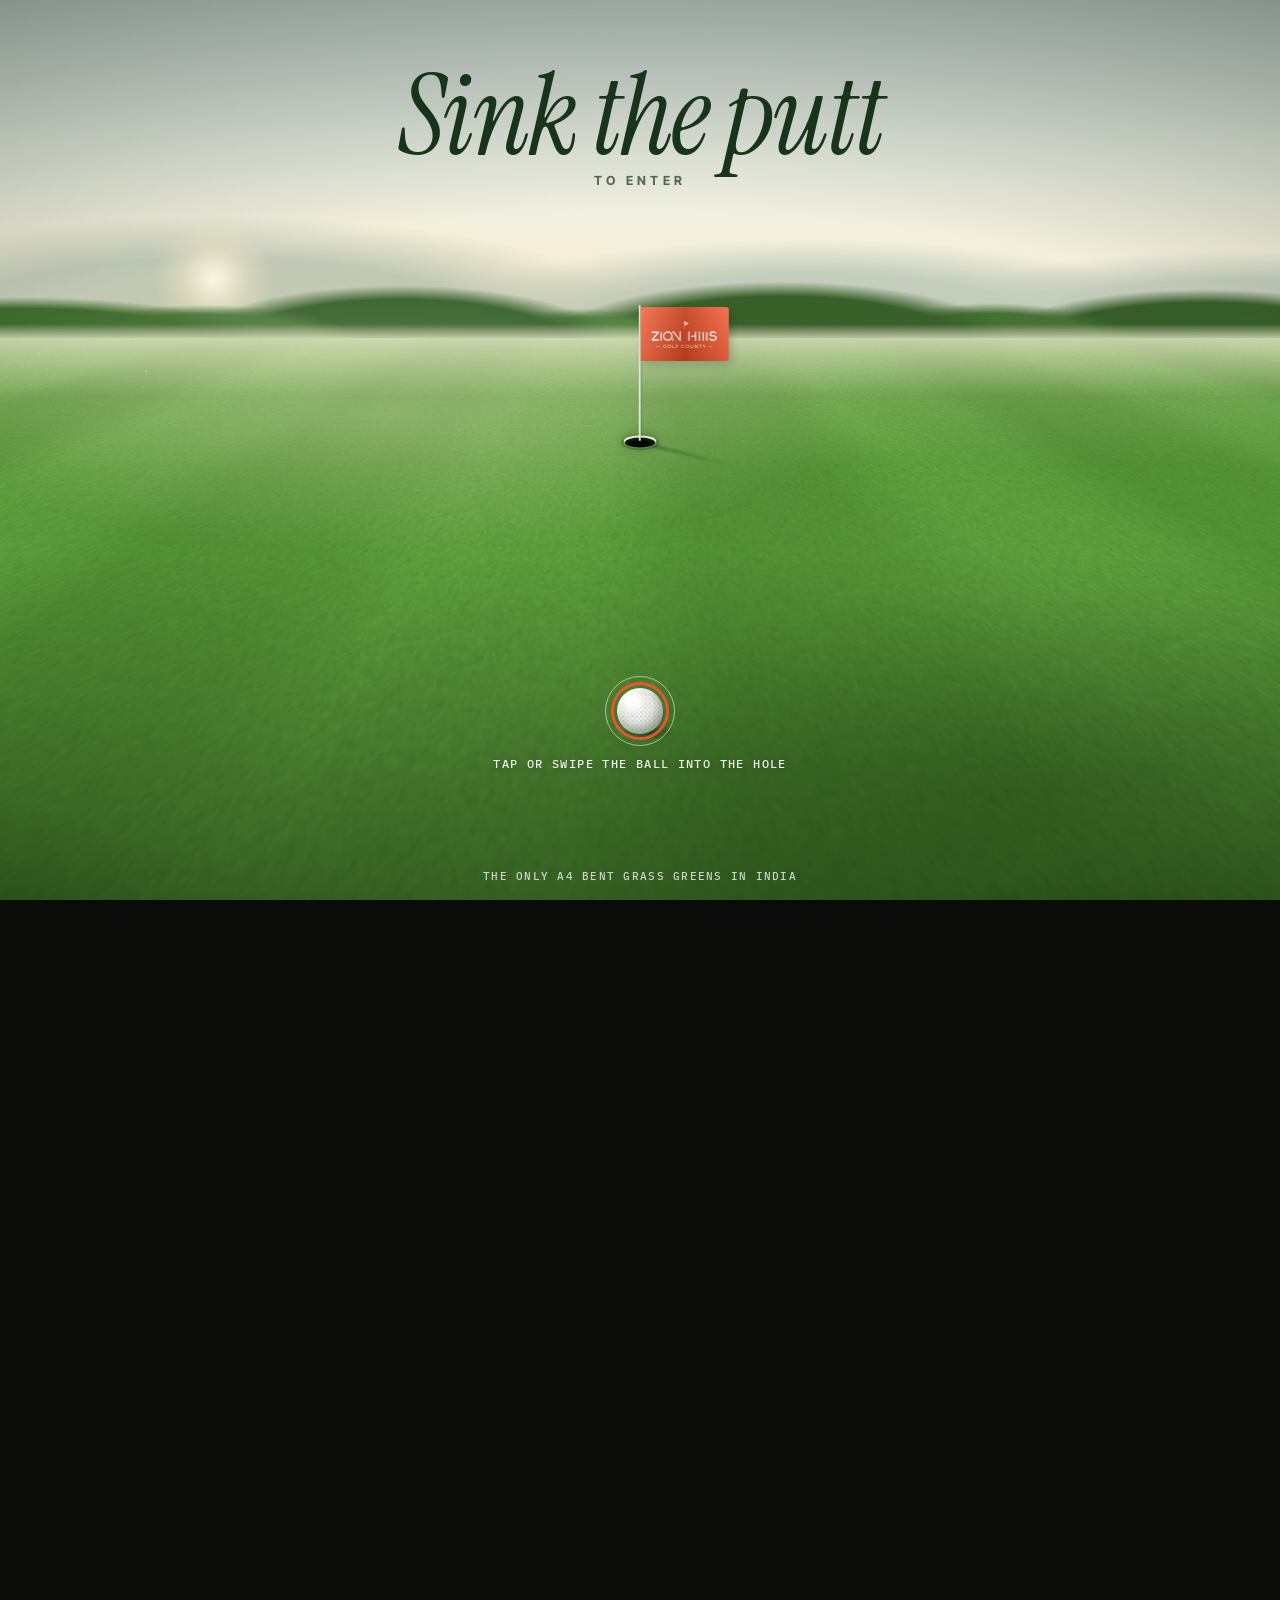
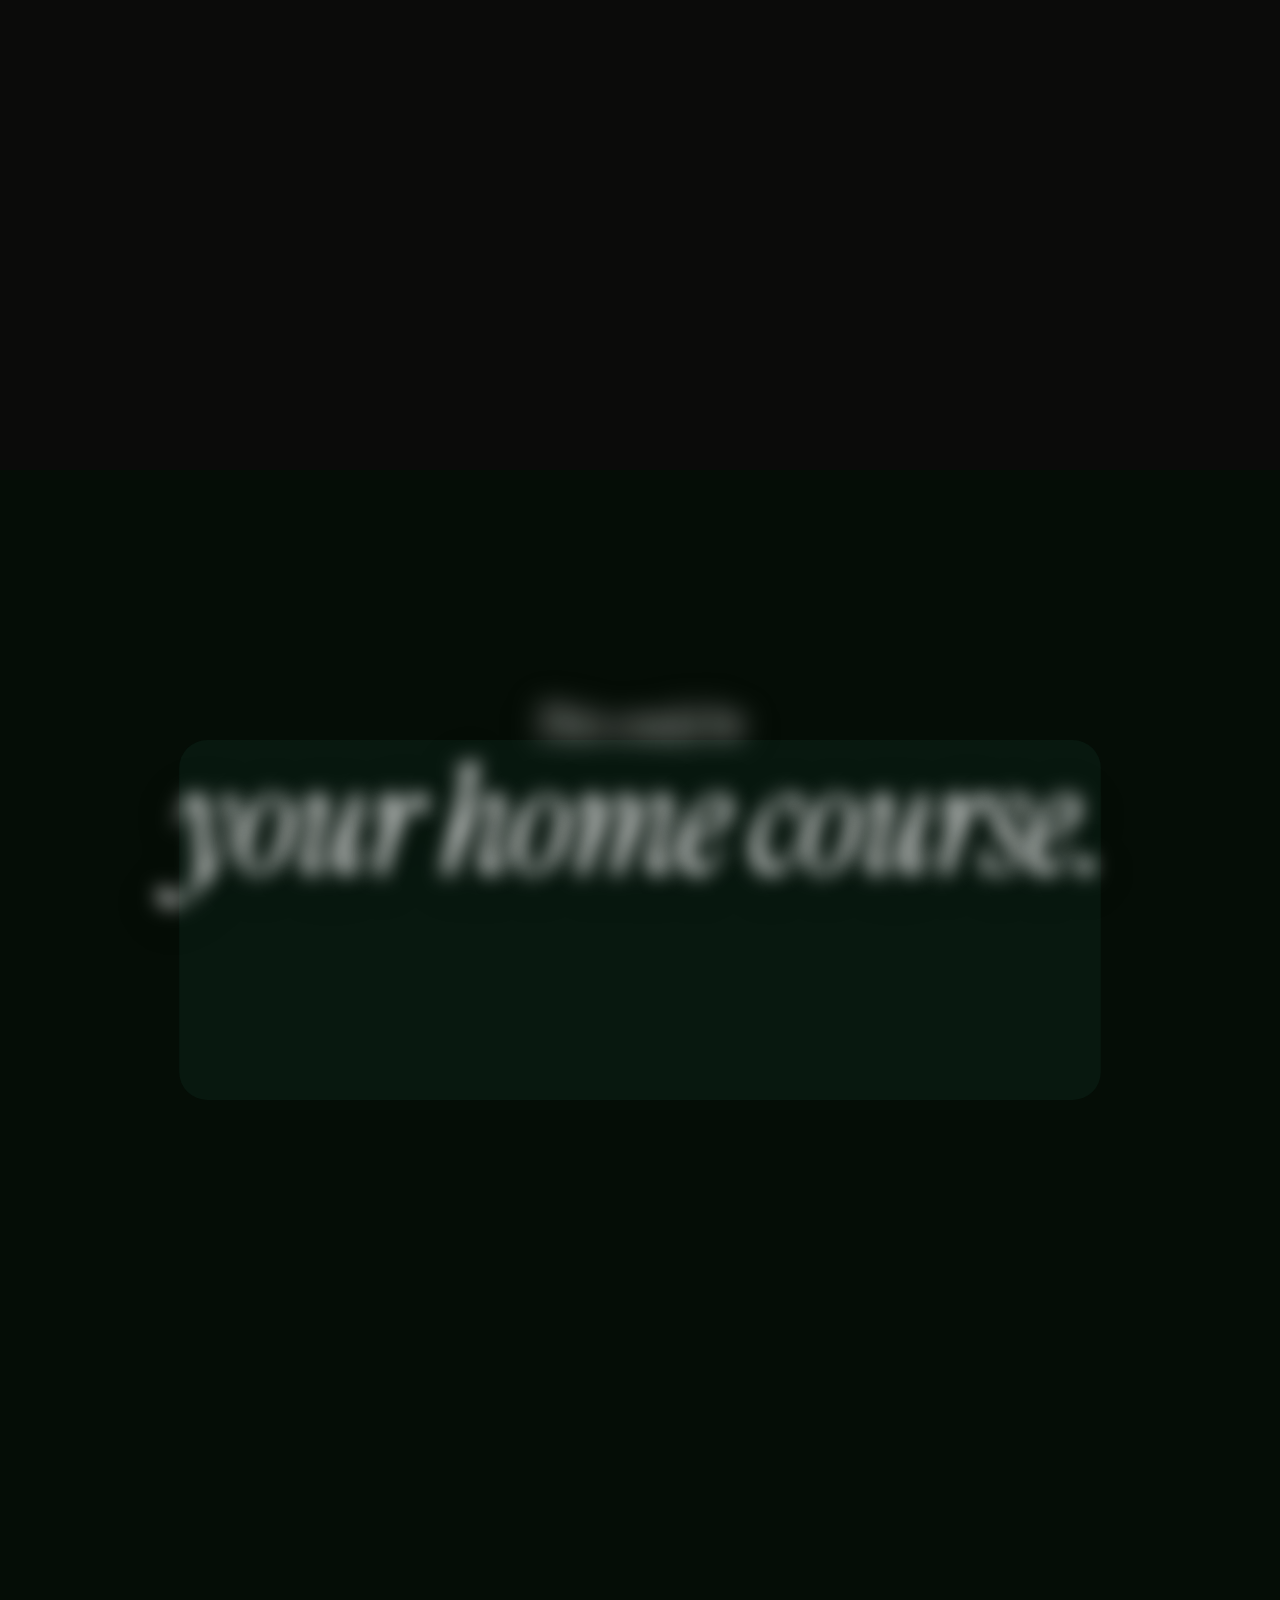
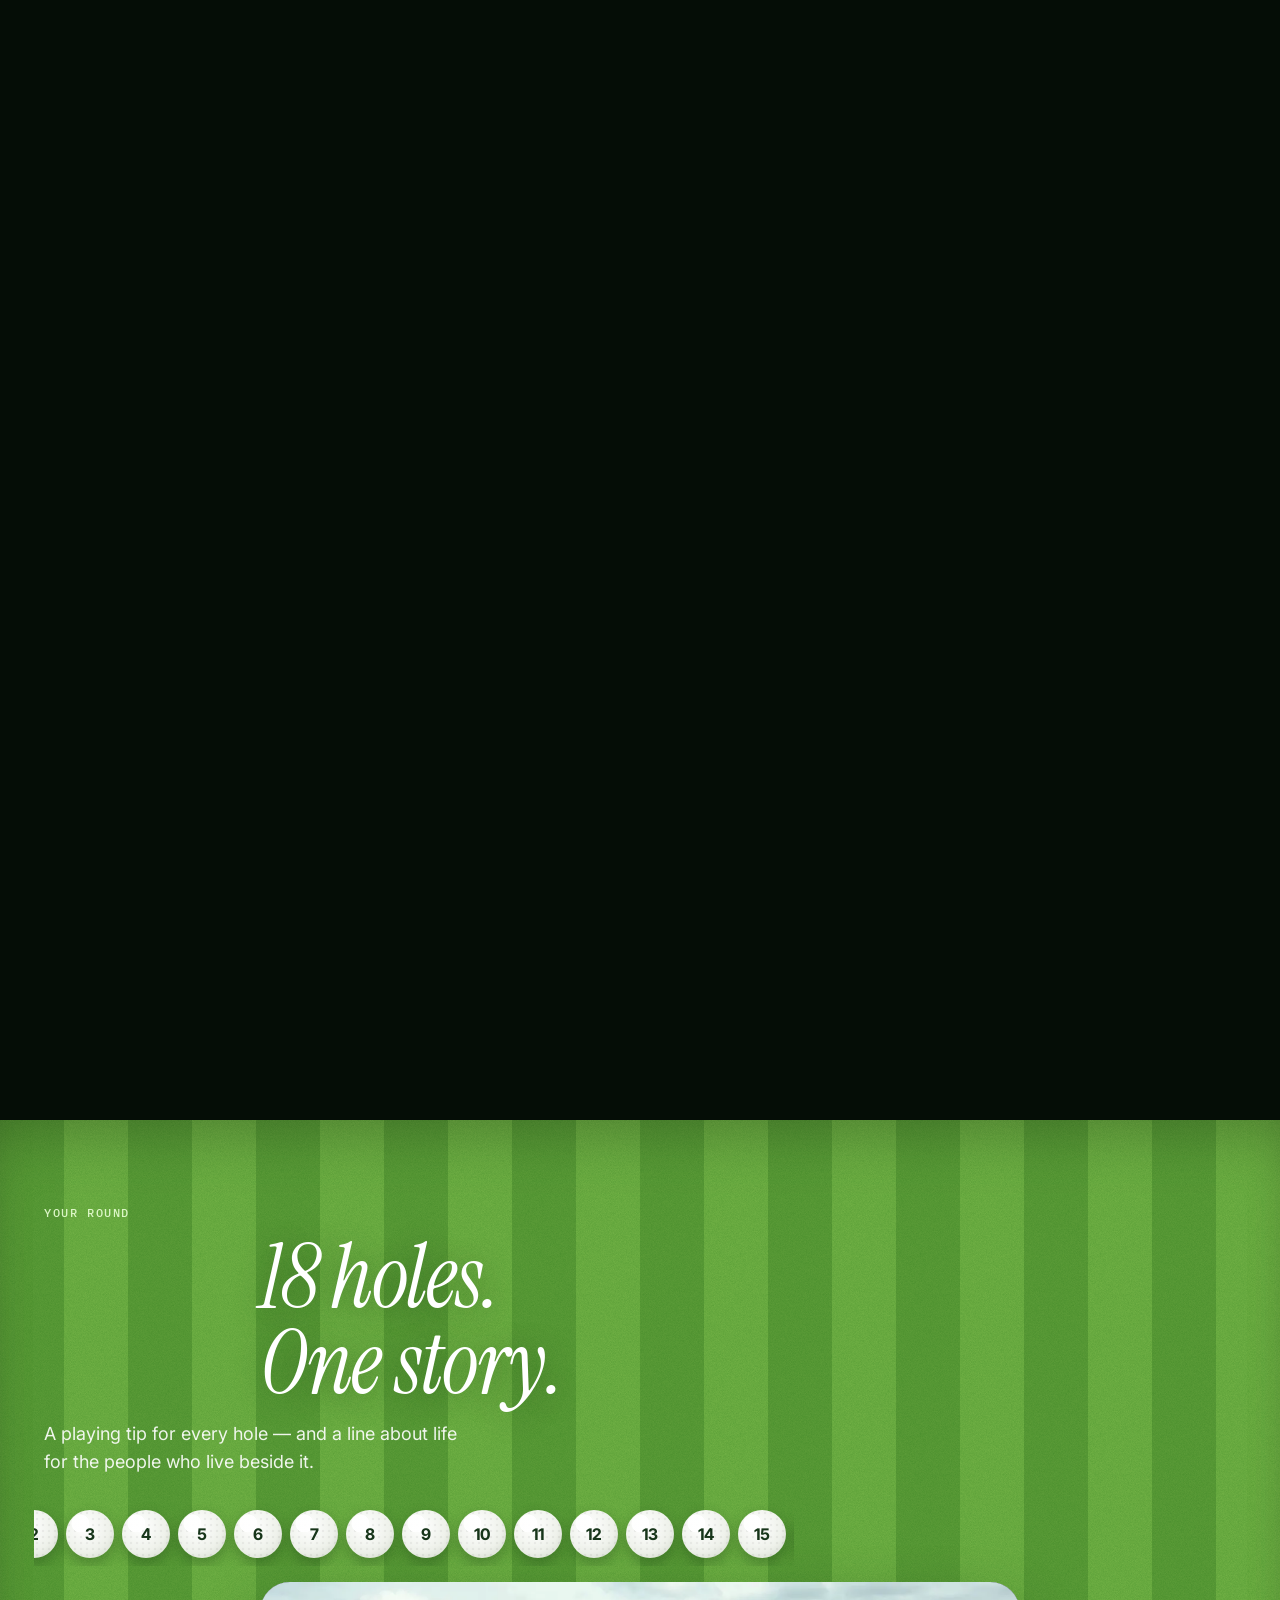
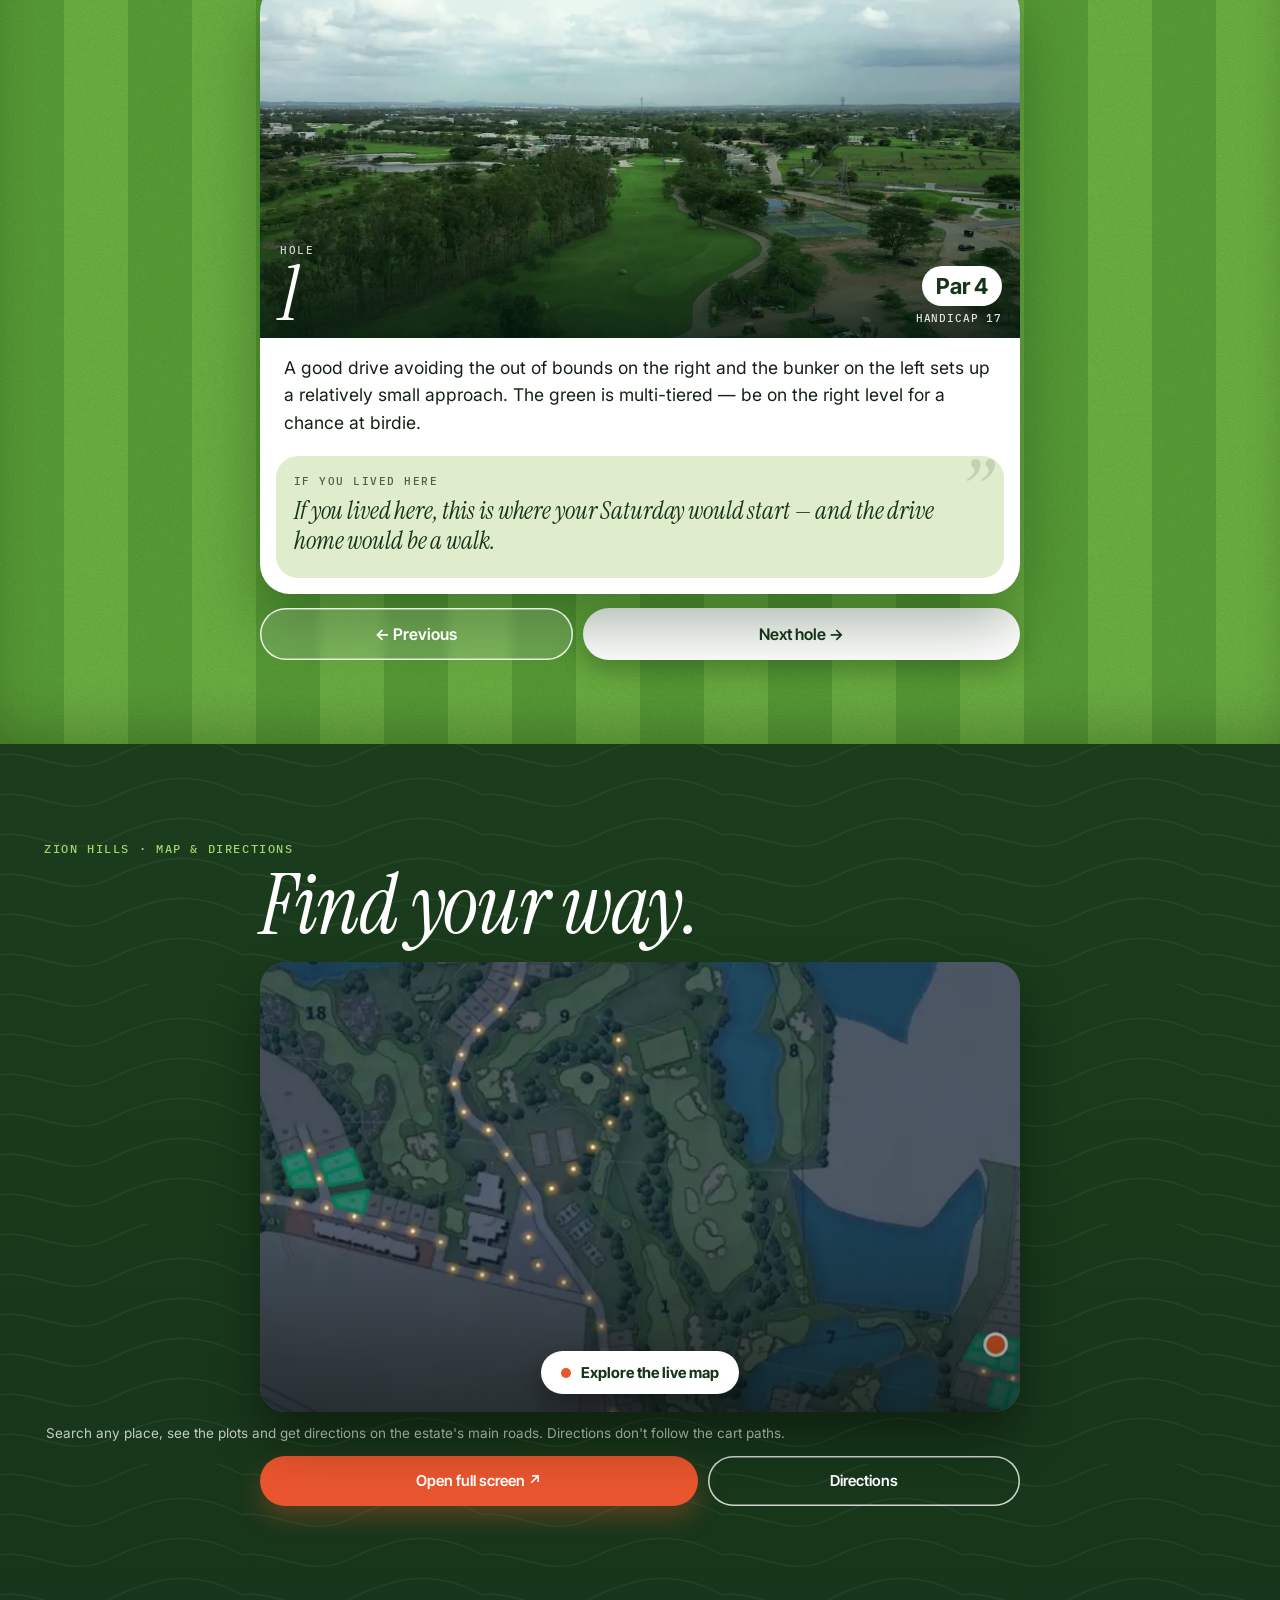
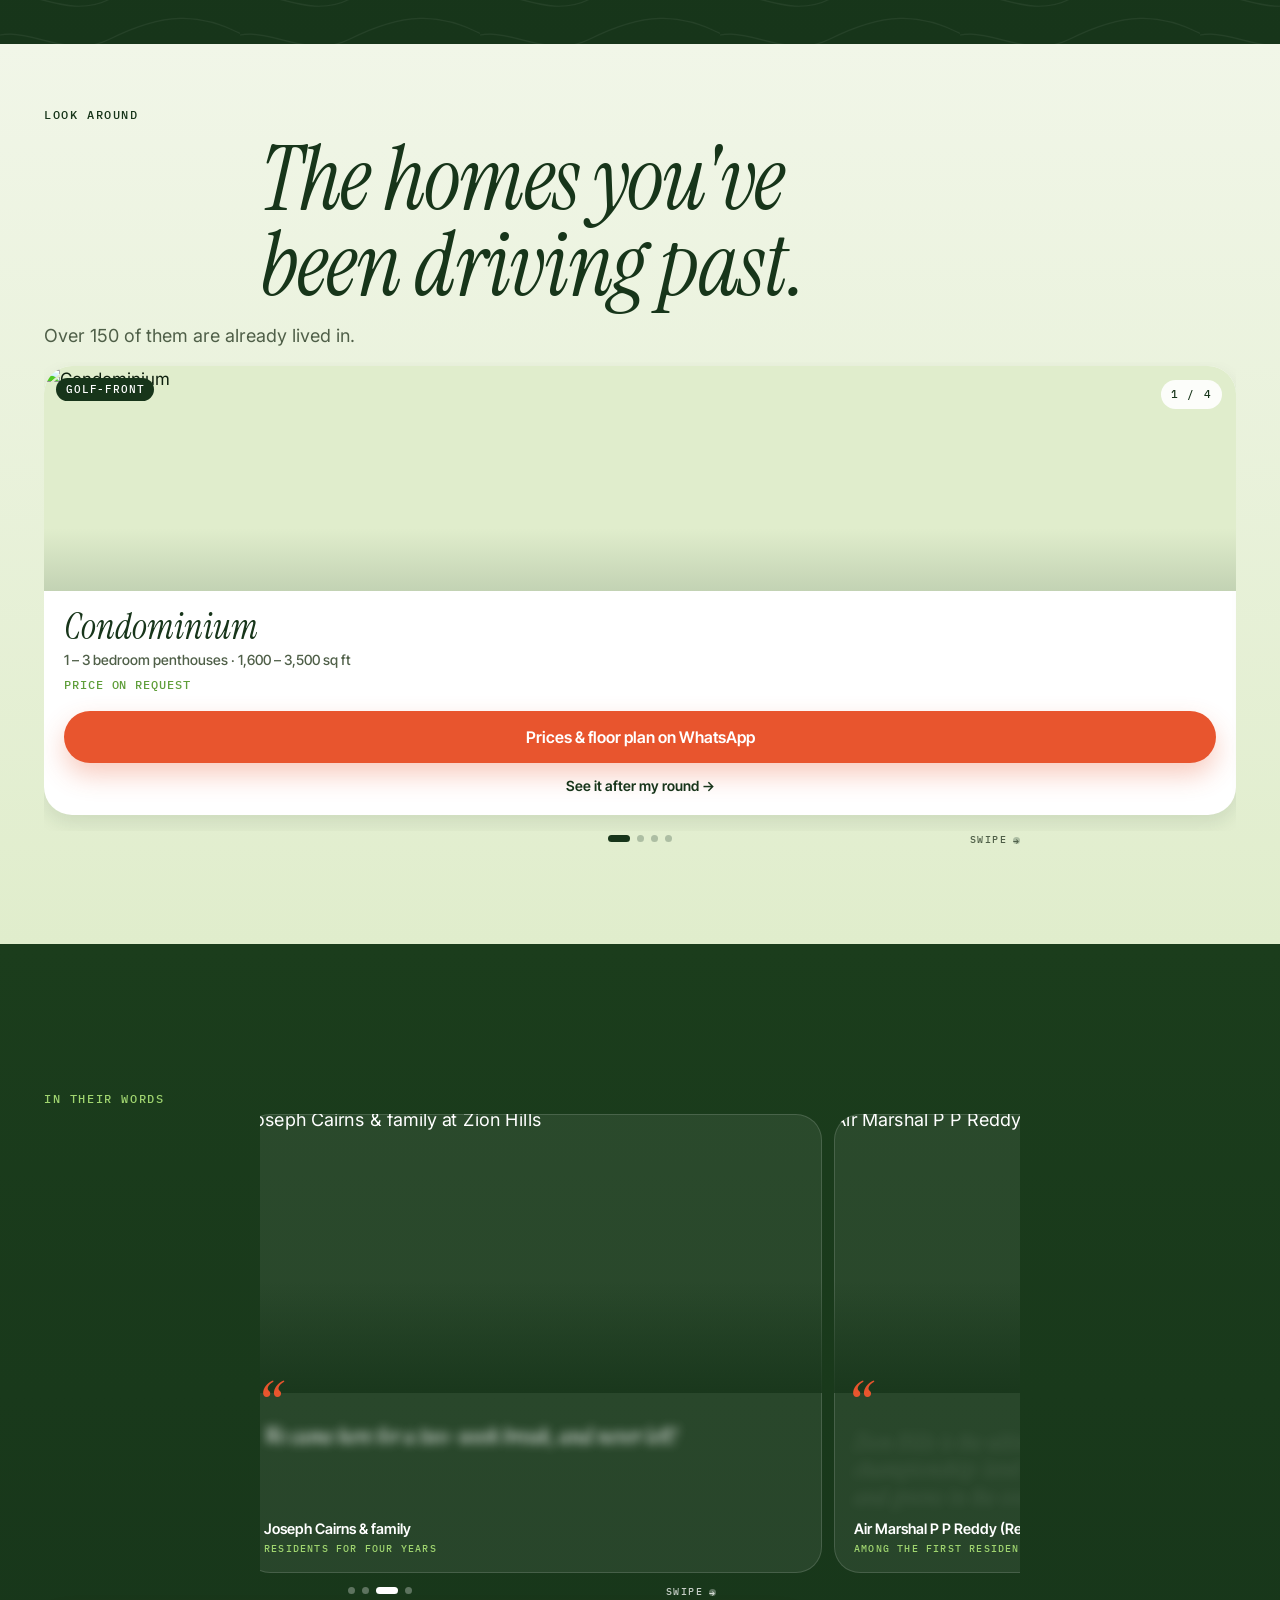
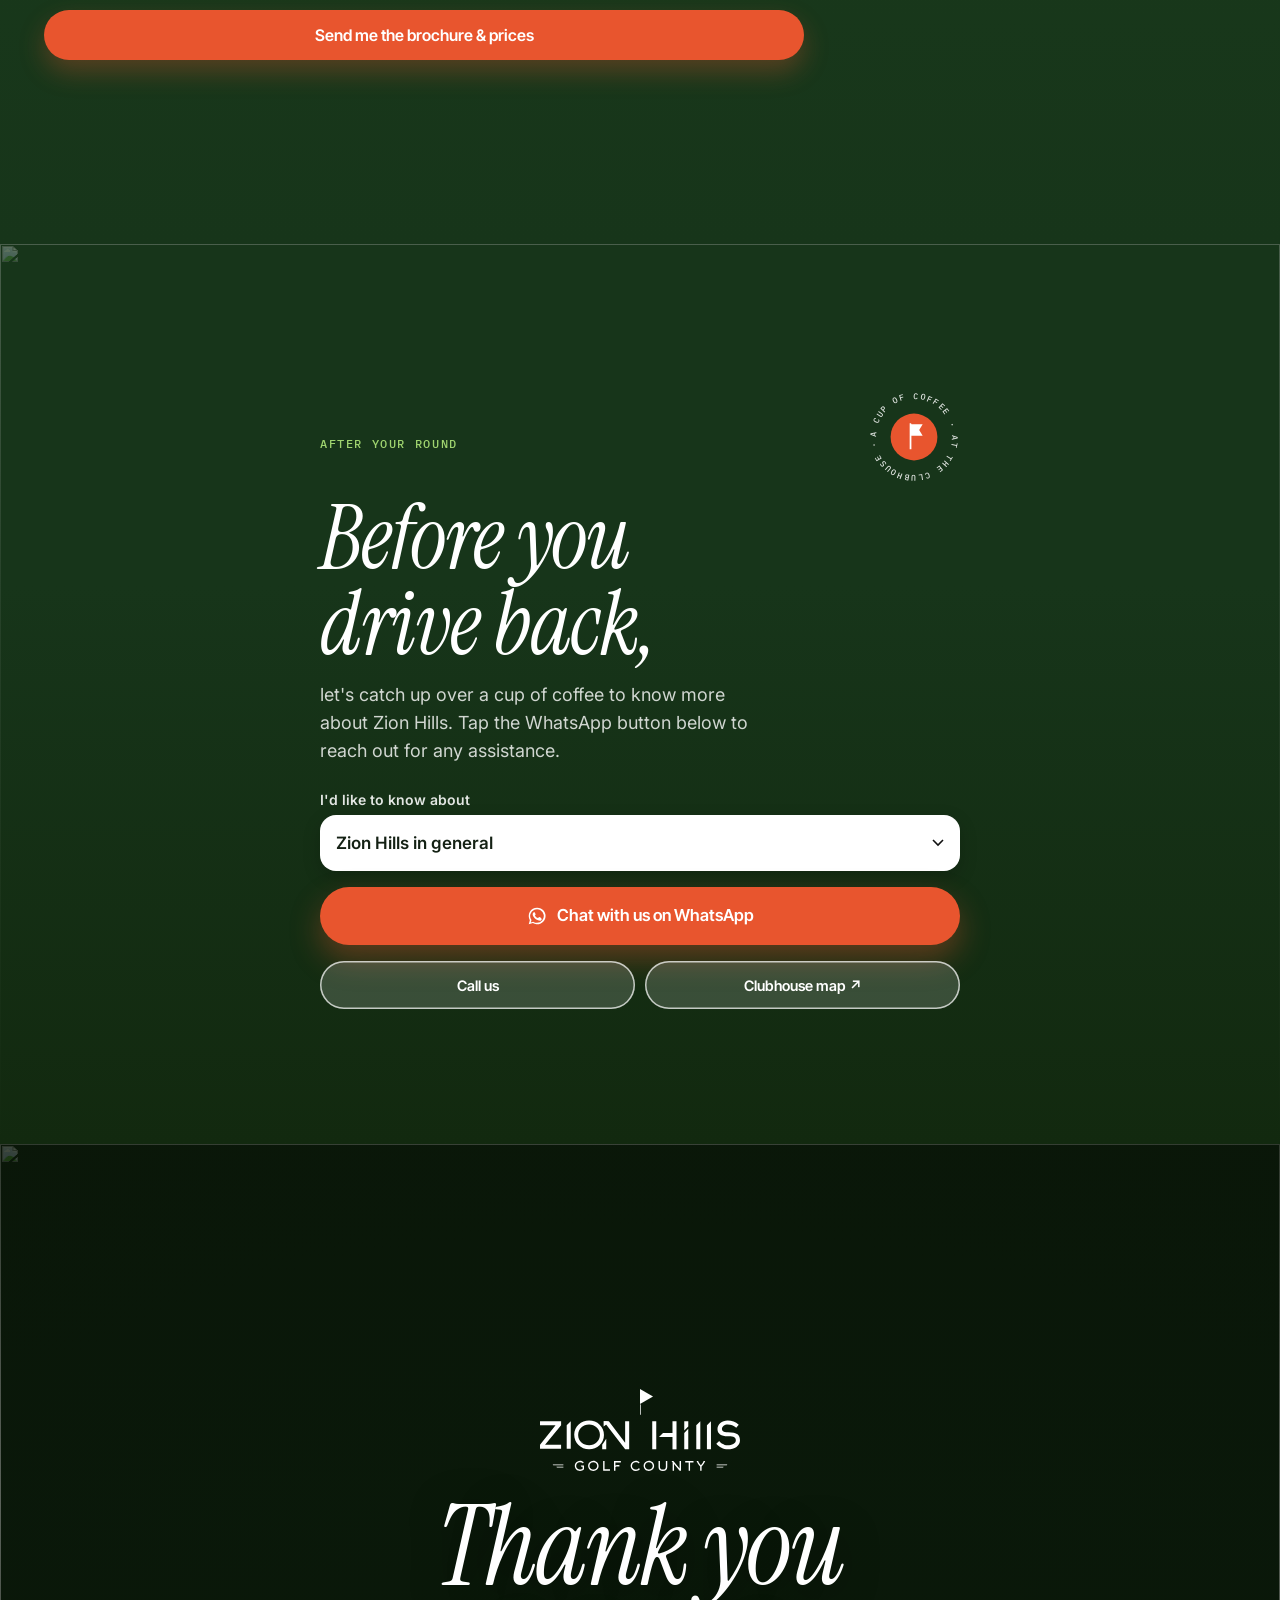
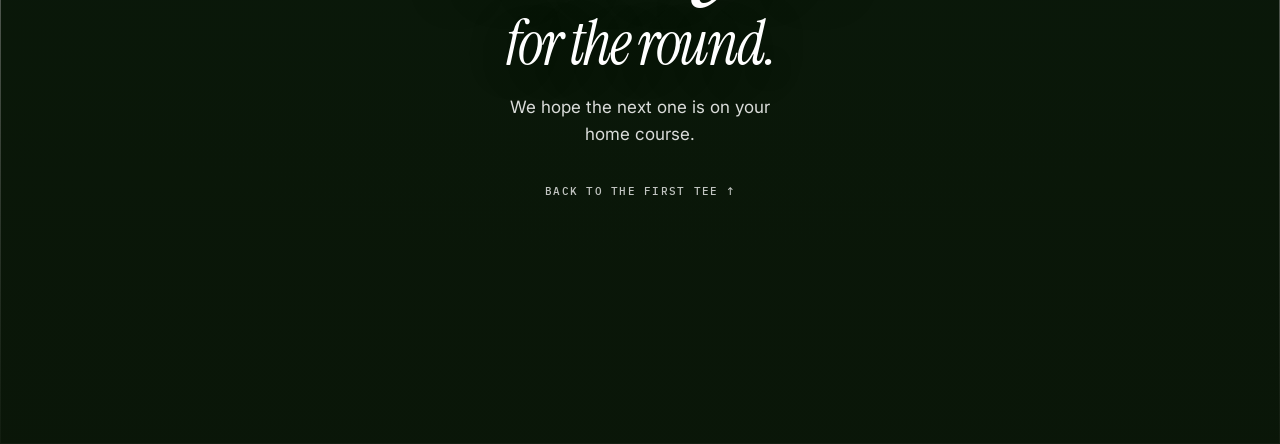
==== commit 062f9732: "Find your way: the real Zion Hills map, not a drawing - Removed the illustrated map (not the owner's" ====
--- a/index.html
+++ b/index.html
@@ -17,7 +17,7 @@
   <link rel="preconnect" href="https://fonts.googleapis.com">
   <link rel="preconnect" href="https://fonts.gstatic.com" crossorigin>
   <link href="https://fonts.googleapis.com/css2?family=Instrument+Serif:ital@0;1&family=Inter+Tight:wght@500;600;700;800&family=IBM+Plex+Mono:wght@500&family=Inter:wght@400;500;600&display=swap" rel="stylesheet">
-  <link rel="stylesheet" href="css/cart.css?v=20261116014502">
+  <link rel="stylesheet" href="css/cart.css?v=20261116014951">
 </head>
 <body class="gating">
   <!-- 0. The ritual: sink the putt to enter -->
@@ -63,8 +63,8 @@
     </div>
   </div>
 
-  <script src="js/content.js?v=20261116014502"></script>
-  <script src="js/cart-content.js?v=20261116014502"></script>
-  <script src="js/cart.js?v=20261116014502"></script>
+  <script src="js/content.js?v=20261116014951"></script>
+  <script src="js/cart-content.js?v=20261116014951"></script>
+  <script src="js/cart.js?v=20261116014951"></script>
 </body>
 </html>
--- a/css/cart.css
+++ b/css/cart.css
@@ -955,46 +955,31 @@
 #homes .cards.focus .card-img { height: 25vh; }
 #homes .hdots { margin-top: 4px; }
 
-/* ===================== Find your way: interactive estate map ===================== */
+/* ===================== Find your way: the real map ===================== */
 .mapsec { padding-top: calc(54px + env(safe-area-inset-top)); }
 .mapsec .eyebrow { margin-bottom: 6px; }
 .mapsec h2 { margin-bottom: 16px; font-size: clamp(46px, 13vw, 84px); }
-.emap { position: relative; border-radius: 26px; overflow: hidden; background: #2f6a25;
+.lmap { position: relative; height: 50vh; min-height: 300px; border-radius: 26px; overflow: hidden; background: #2a3236;
   box-shadow: 0 26px 50px rgba(0, 0, 0, .4), inset 0 0 0 1px rgba(255, 255, 255, .14); }
-.emap::after { content: ""; position: absolute; inset: 0; pointer-events: none; border-radius: inherit;
-  background: radial-gradient(120% 90% at 50% 40%, rgba(0, 0, 0, 0) 60%, rgba(0, 0, 0, .28) 100%); }
-.emap-art { display: block; width: 100%; height: auto; }
-.emap-cam { transform-origin: 0 0; transform-box: view-box; transition: transform 1.1s cubic-bezier(.3, .7, .1, 1); }
-.lake { animation: shimmer 5s ease-in-out infinite alternate; }
-@keyframes shimmer { to { opacity: .86; } }
-.mpin { cursor: pointer; outline: none; }
-.mpin-body { fill: #fff; stroke: var(--flame); stroke-width: 1.8; transition: fill .3s; }
-.mpin-n { font: 700 9px var(--sans); fill: var(--deep); text-anchor: middle; pointer-events: none; }
-.mpin-ring { fill: none; stroke: #fff; stroke-width: 1.2; transform-box: fill-box; transform-origin: center; animation: pinPulse 2.6s ease-out infinite; }
-.mpin:nth-of-type(2n) .mpin-ring { animation-delay: -1.3s; }
-@keyframes pinPulse { from { transform: scale(1); opacity: .85; } to { transform: scale(2.3); opacity: 0; } }
-.mpin.on .mpin-body { fill: var(--flame); stroke: #fff; }
-.mpin.on .mpin-n { fill: #fff; }
-.mpin:focus-visible .mpin-body { stroke: #fff; stroke-width: 2.6; }
-.emap-note { position: absolute; left: 12px; bottom: 10px; z-index: 1; font-size: 9px; color: rgba(255, 255, 255, .7); pointer-events: none; }
-.emap-reset { position: absolute; right: 10px; top: 10px; z-index: 1; padding: 7px 11px; border: 0; border-radius: 999px; background: rgba(255, 255, 255, .94); color: var(--deep); font-size: 10px; cursor: pointer; }
-.emap-chips { display: flex; gap: 8px; overflow-x: auto; scrollbar-width: none; margin: 12px calc(var(--g) * -1) 0 !important; padding: 2px var(--g); max-width: none !important; width: auto !important; }
-.emap-chips::-webkit-scrollbar { display: none; }
-.emap-chips button { flex: none; display: inline-flex; align-items: center; gap: 7px; padding: 8px 13px 8px 8px; border: 0; border-radius: 999px; cursor: pointer;
-  background: rgba(255, 255, 255, .1); color: #fff; font: 600 13.5px/1 var(--sans); box-shadow: inset 0 0 0 1px rgba(255, 255, 255, .2); transition: background .3s, color .3s; }
-.emap-chips button i { display: grid; place-items: center; width: 20px; height: 20px; border-radius: 50%; background: #fff; color: var(--deep); font: 700 10.5px/1 var(--sans); font-style: normal; }
-.emap-chips button.on { background: #fff; color: var(--deep); }
-.emap-chips button.on i { background: var(--flame); color: #fff; }
-.emap-card { margin-top: 10px; display: flex; align-items: center; gap: 12px; padding: 10px; border-radius: 20px;
-  background: rgba(255, 255, 255, .08); box-shadow: inset 0 0 0 1px rgba(255, 255, 255, .14); }
-.emap-card[hidden] { display: none; }
-.emap-card img { width: 74px; height: 62px; flex: none; border-radius: 14px; object-fit: cover; }
-.emap-card b { display: block; font: italic 400 21px/1.1 var(--serif); color: #fff; }
-.emap-card p { margin: 4px 0 0; font-size: 13.5px; line-height: 1.4; color: rgba(255, 255, 255, .8); }
-.emap-card.show { animation: cardIn .5s cubic-bezier(.2, .7, .1, 1); }
-@keyframes cardIn { from { opacity: 0; transform: translateY(10px); } }
-.emap-actions { display: grid; grid-template-columns: 1.5fr 1fr; gap: 10px; margin-top: 12px; }
+.lmap-preview { position: absolute; inset: 0; width: 100%; height: 100%; object-fit: cover; object-position: 50% 60%; transform: scale(1.04); transition: transform 8s ease; }
+.mapsec .lmap-preview { animation: lmapDrift 18s ease-in-out infinite alternate; }
+@keyframes lmapDrift { to { transform: scale(1.12) translate(-2%, -2%); } }
+.lmap::after { content: ""; position: absolute; inset: 0; pointer-events: none; background: linear-gradient(to top, rgba(10, 18, 14, .55), rgba(10, 18, 14, 0) 45%); }
+.lmap-open { position: absolute; z-index: 2; left: 50%; bottom: 18px; transform: translateX(-50%); display: inline-flex; align-items: center; gap: 10px; white-space: nowrap;
+  padding: 14px 20px; border: 0; border-radius: 999px; background: #fff; color: var(--deep); font: 700 15px/1 var(--sans); cursor: pointer;
+  box-shadow: 0 12px 28px rgba(0, 0, 0, .35); }
+.lmap-dot { width: 10px; height: 10px; border-radius: 50%; background: var(--flame); box-shadow: 0 0 0 0 rgba(232, 85, 46, .6); animation: dotPing 1.8s ease-out infinite; }
+@keyframes dotPing { to { box-shadow: 0 0 0 10px rgba(232, 85, 46, 0); } }
+.lmap-frame { position: absolute; inset: 0; width: 100%; height: 100%; border: 0; opacity: 0; pointer-events: none; transition: opacity .5s ease; z-index: 1; }
+.lmap.live .lmap-frame { opacity: 1; pointer-events: auto; }
+.lmap.live .lmap-open, .lmap.live::after { opacity: 0; pointer-events: none; }
+.lmap-done { position: absolute; z-index: 3; right: 10px; top: 10px; padding: 8px 14px; border: 0; border-radius: 999px; background: var(--deep); color: #fff; font-size: 10.5px; cursor: pointer;
+  box-shadow: 0 6px 16px rgba(0, 0, 0, .35); }
+.lmap-note { margin: 12px 2px 0; font-size: 13.5px; line-height: 1.45; color: rgba(255, 255, 255, .75); }
+.emap-actions { display: grid; grid-template-columns: 1.4fr 1fr; gap: 10px; margin-top: 12px; }
 .emap-actions .btn { min-height: 50px; font-size: 15px; }
 .mapsec .emap-actions .btn.line { color: #fff; box-shadow: inset 0 0 0 1.5px rgba(255, 255, 255, .8); }
-@media (max-height: 740px) { .mapsec h2 { font-size: 40px; } .emap-card img { width: 60px; height: 52px; } }
-@media (prefers-reduced-motion: reduce) { .lake, .mpin-ring { animation: none; } .emap-cam { transition: none; } }
+@media (max-height: 740px) { .lmap { height: 44vh; min-height: 260px; } .mapsec h2 { font-size: 40px; } }
+@media (prefers-reduced-motion: reduce) { .mapsec .lmap-preview, .lmap-dot { animation: none; } }
+.lmap-wrap { position: relative; }
+.lmap-done { top: -44px; right: 0; background: #fff; color: var(--deep); }
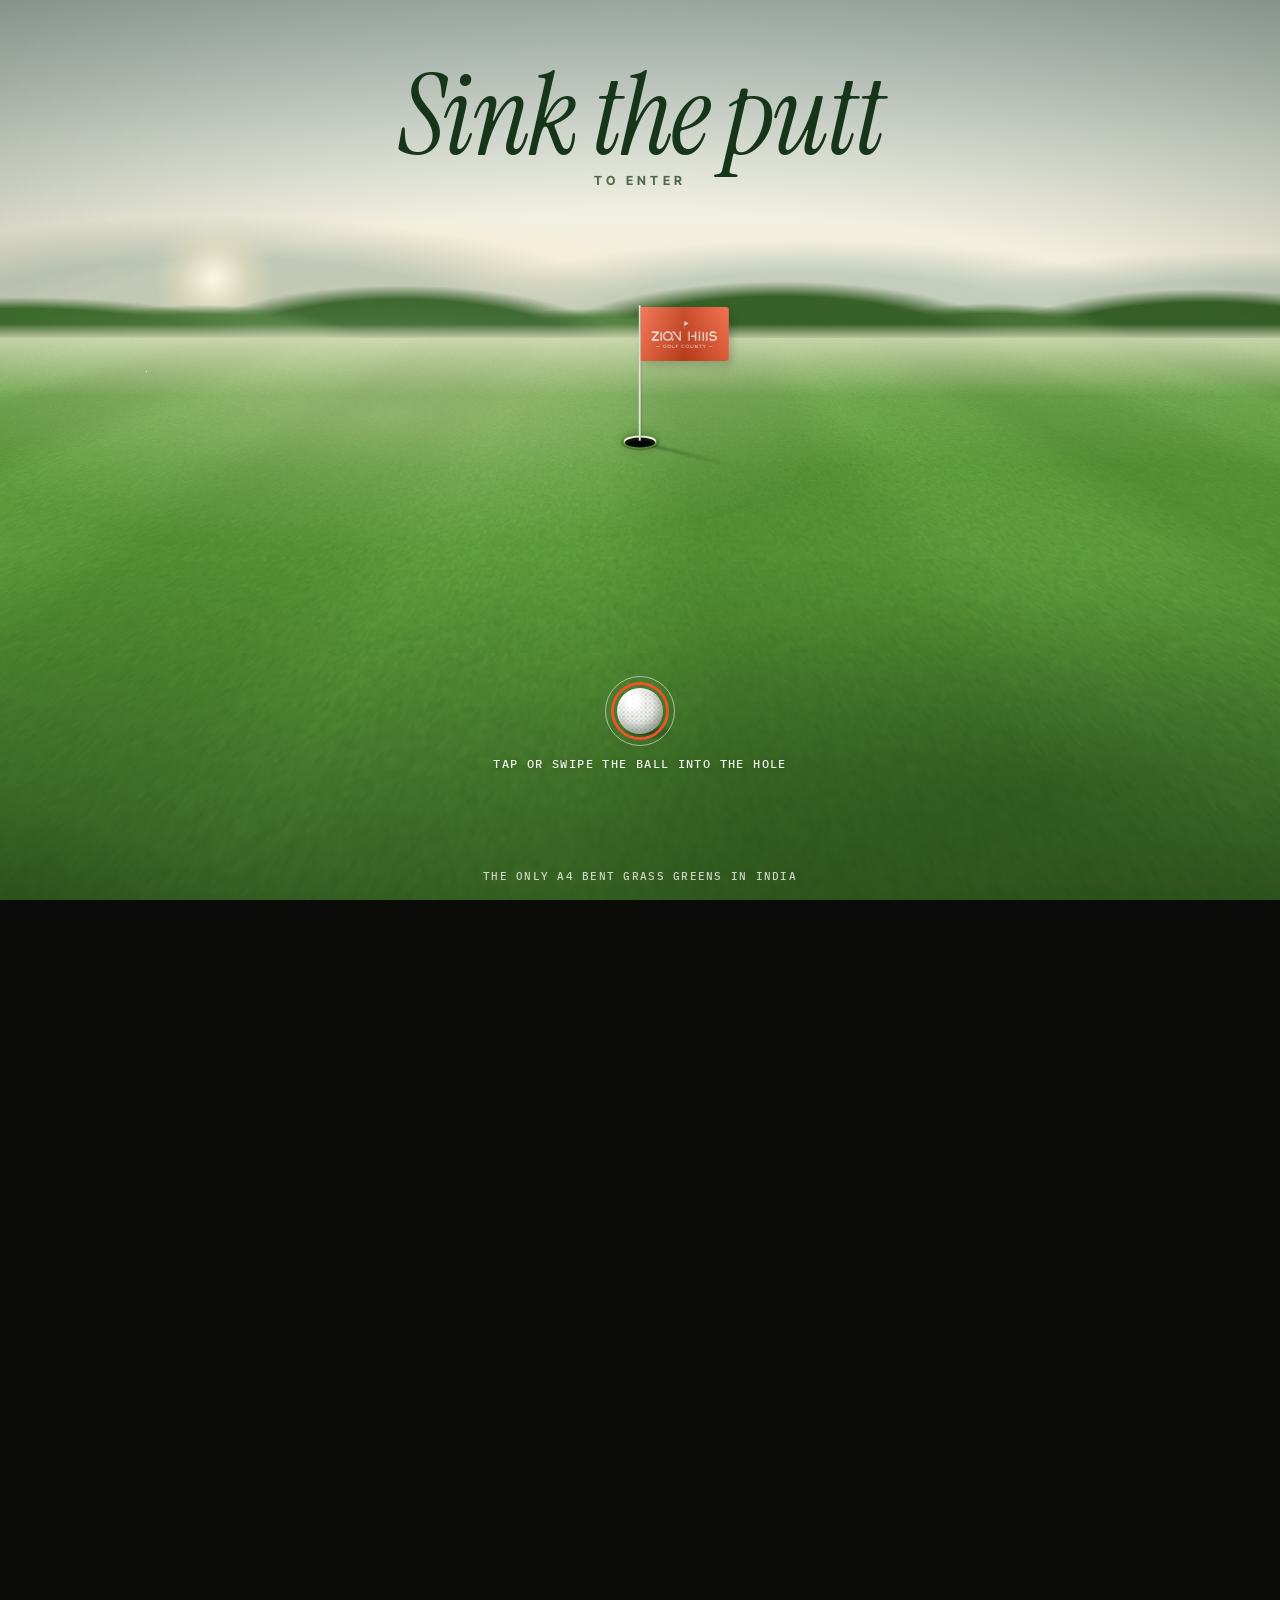
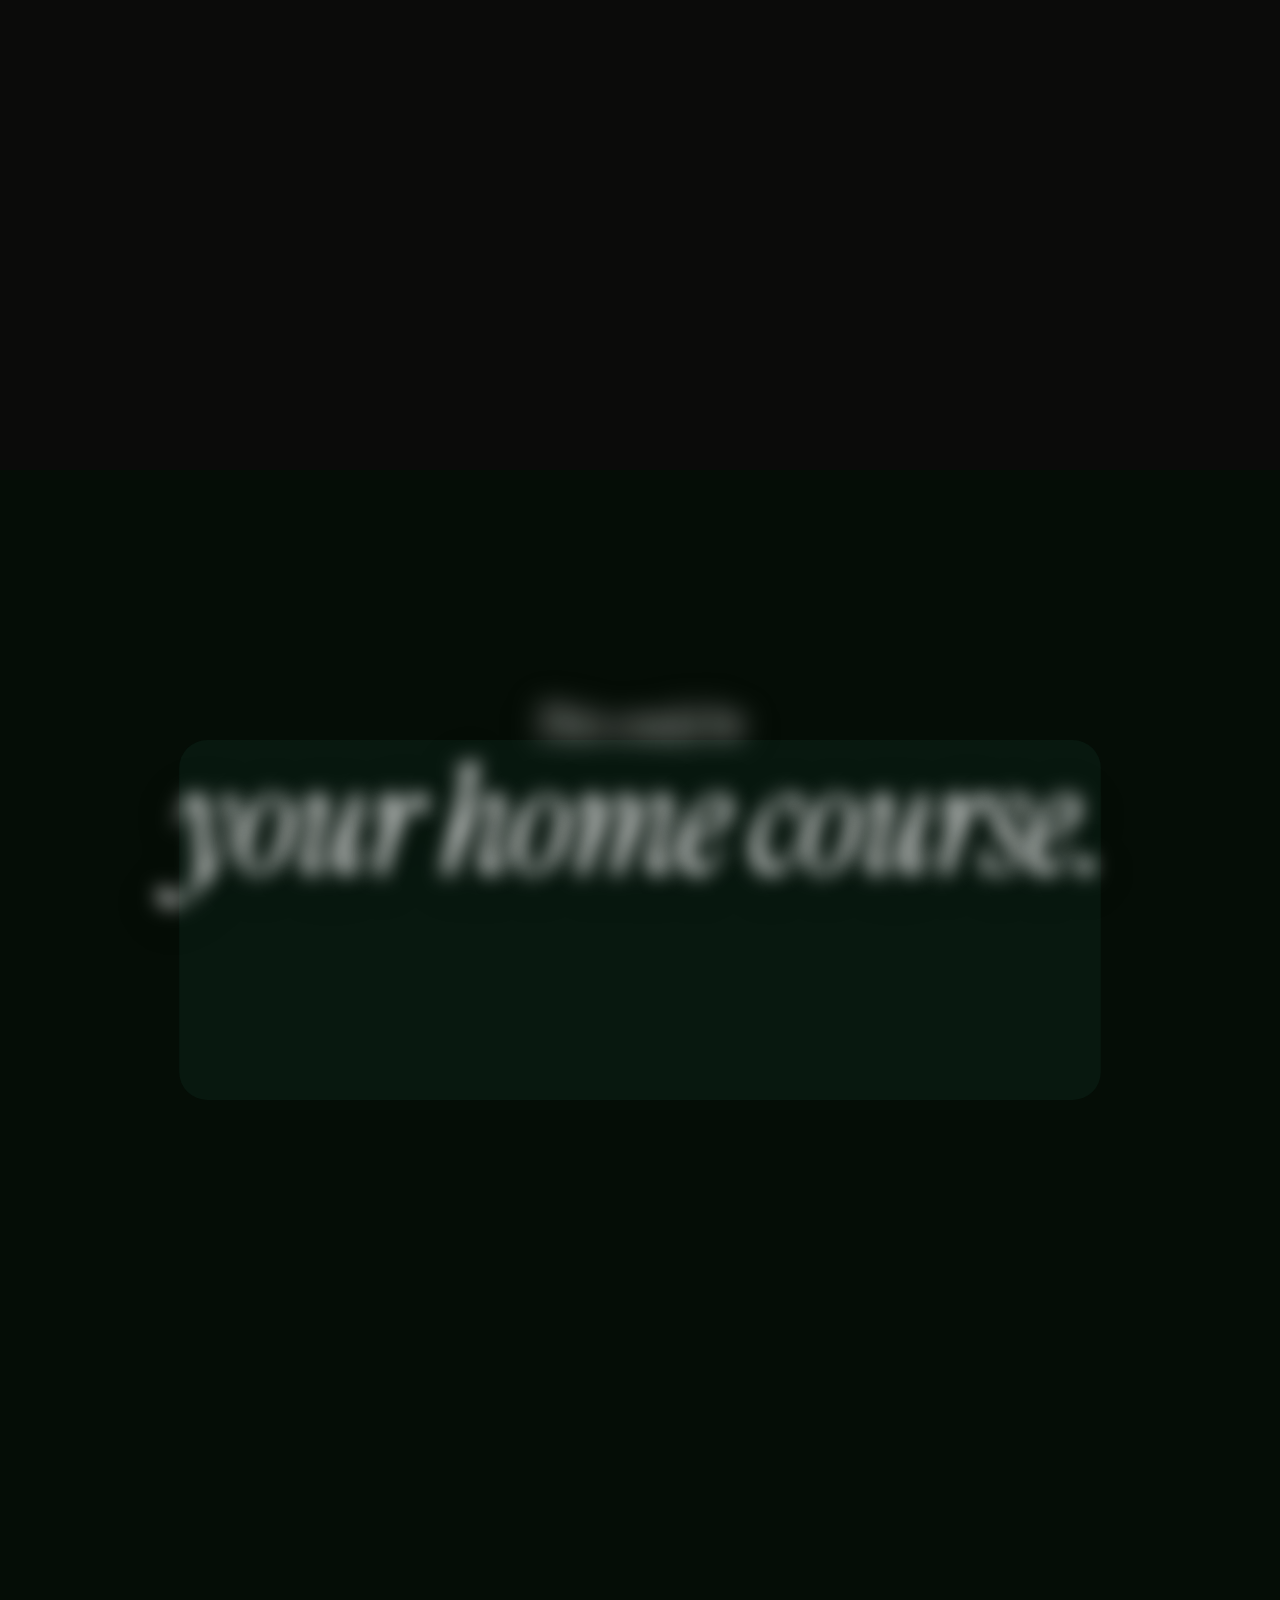
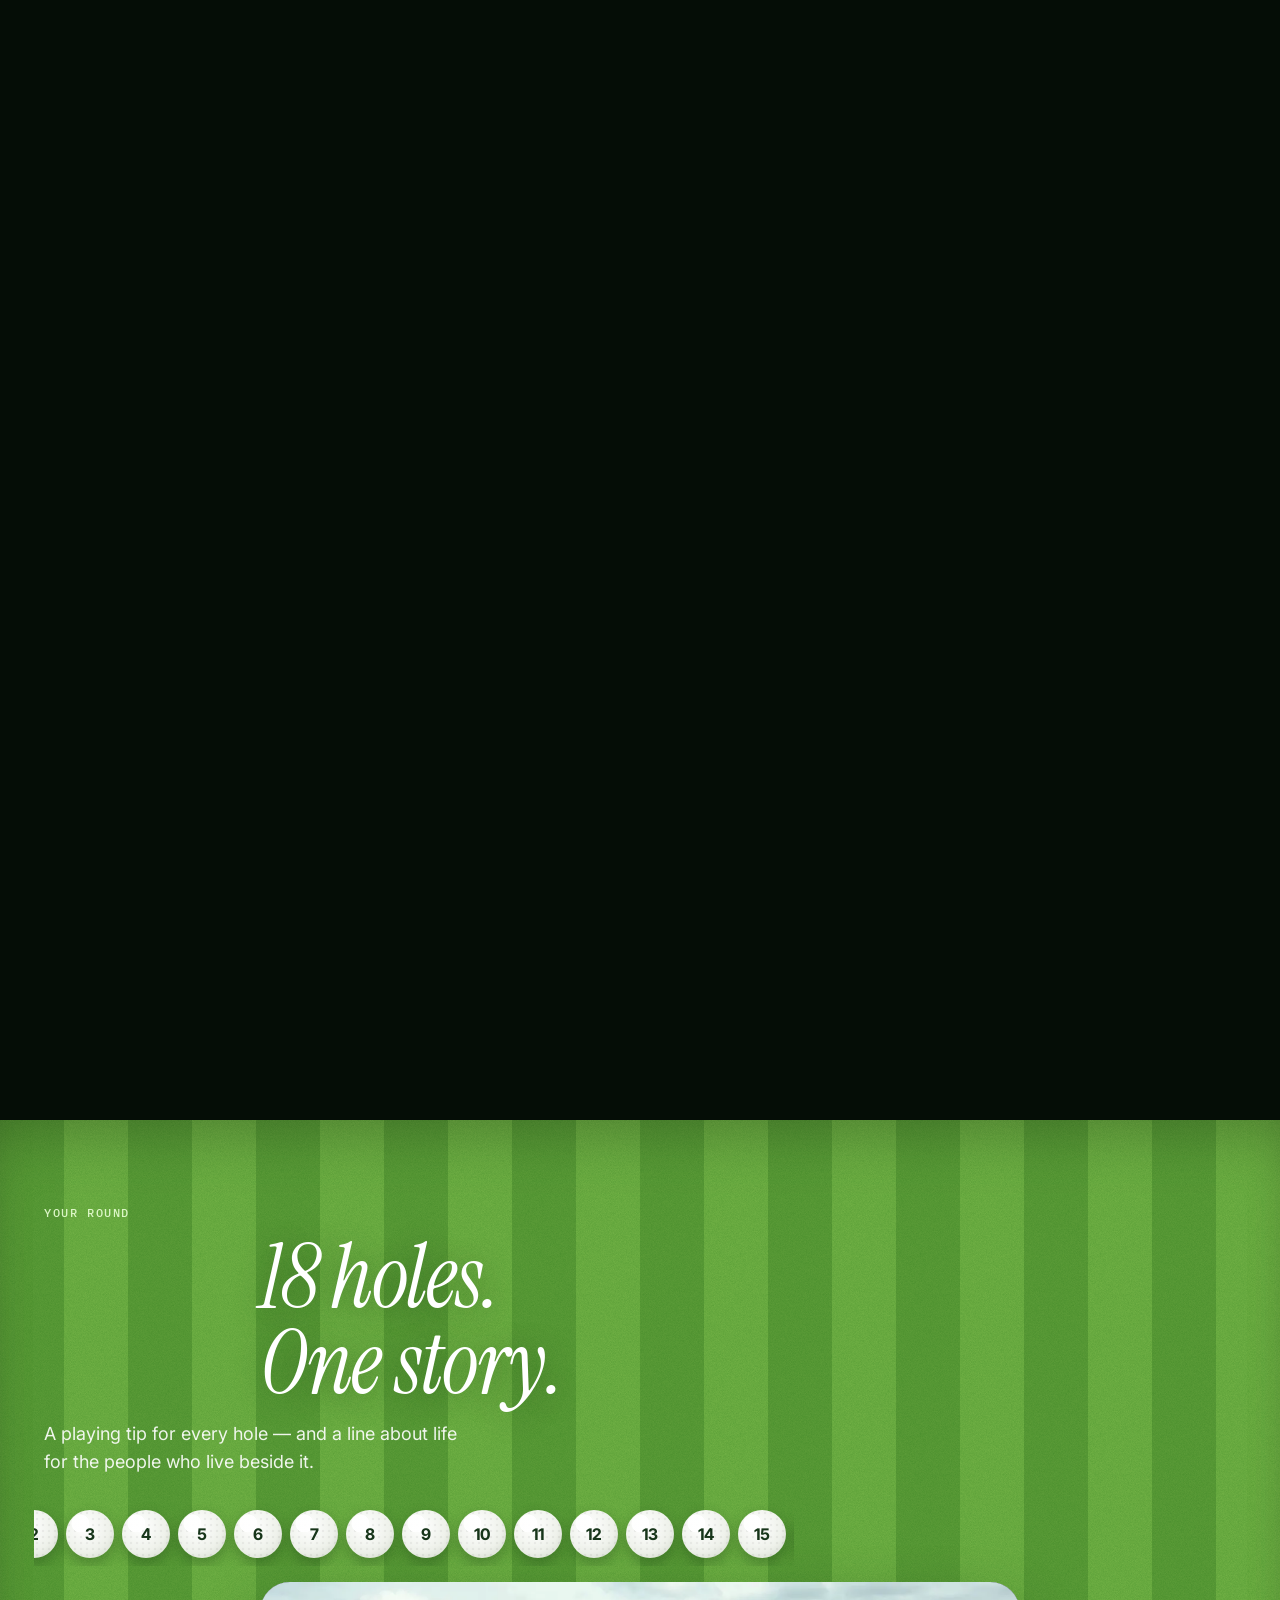
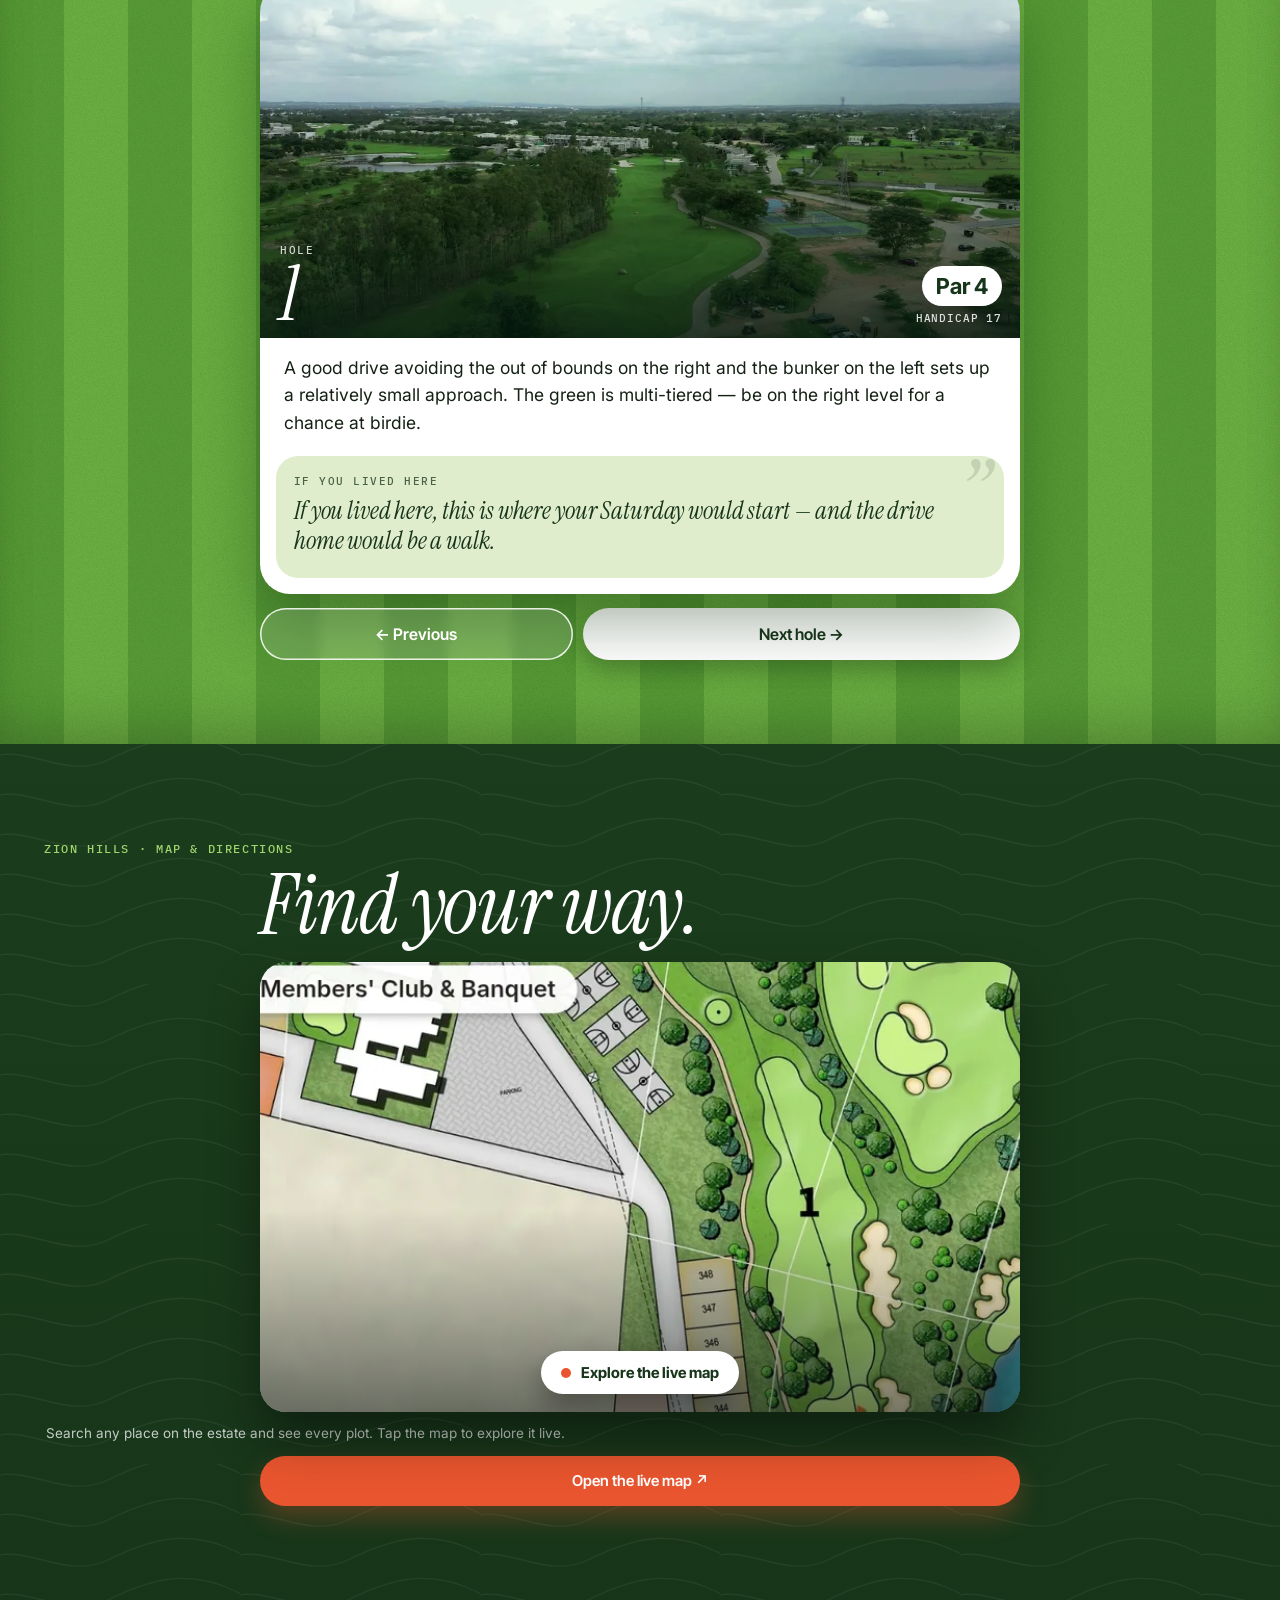
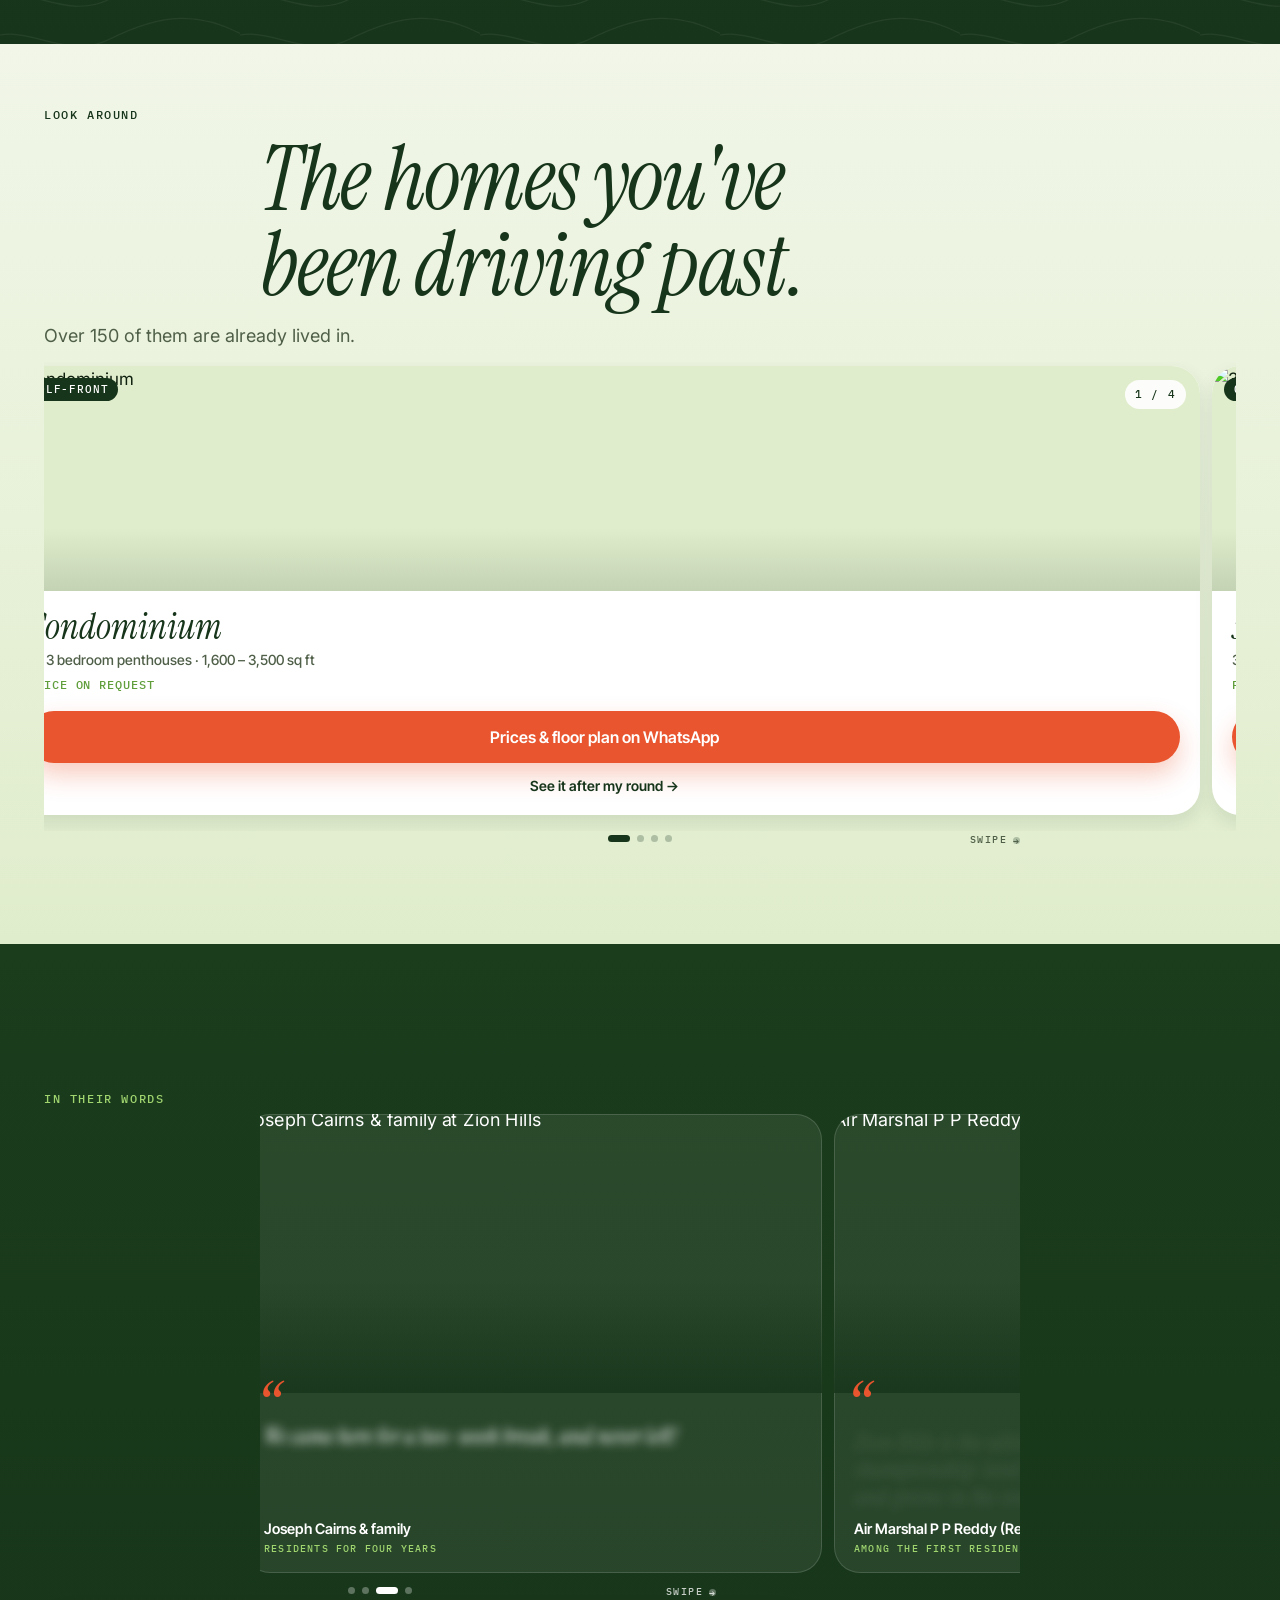
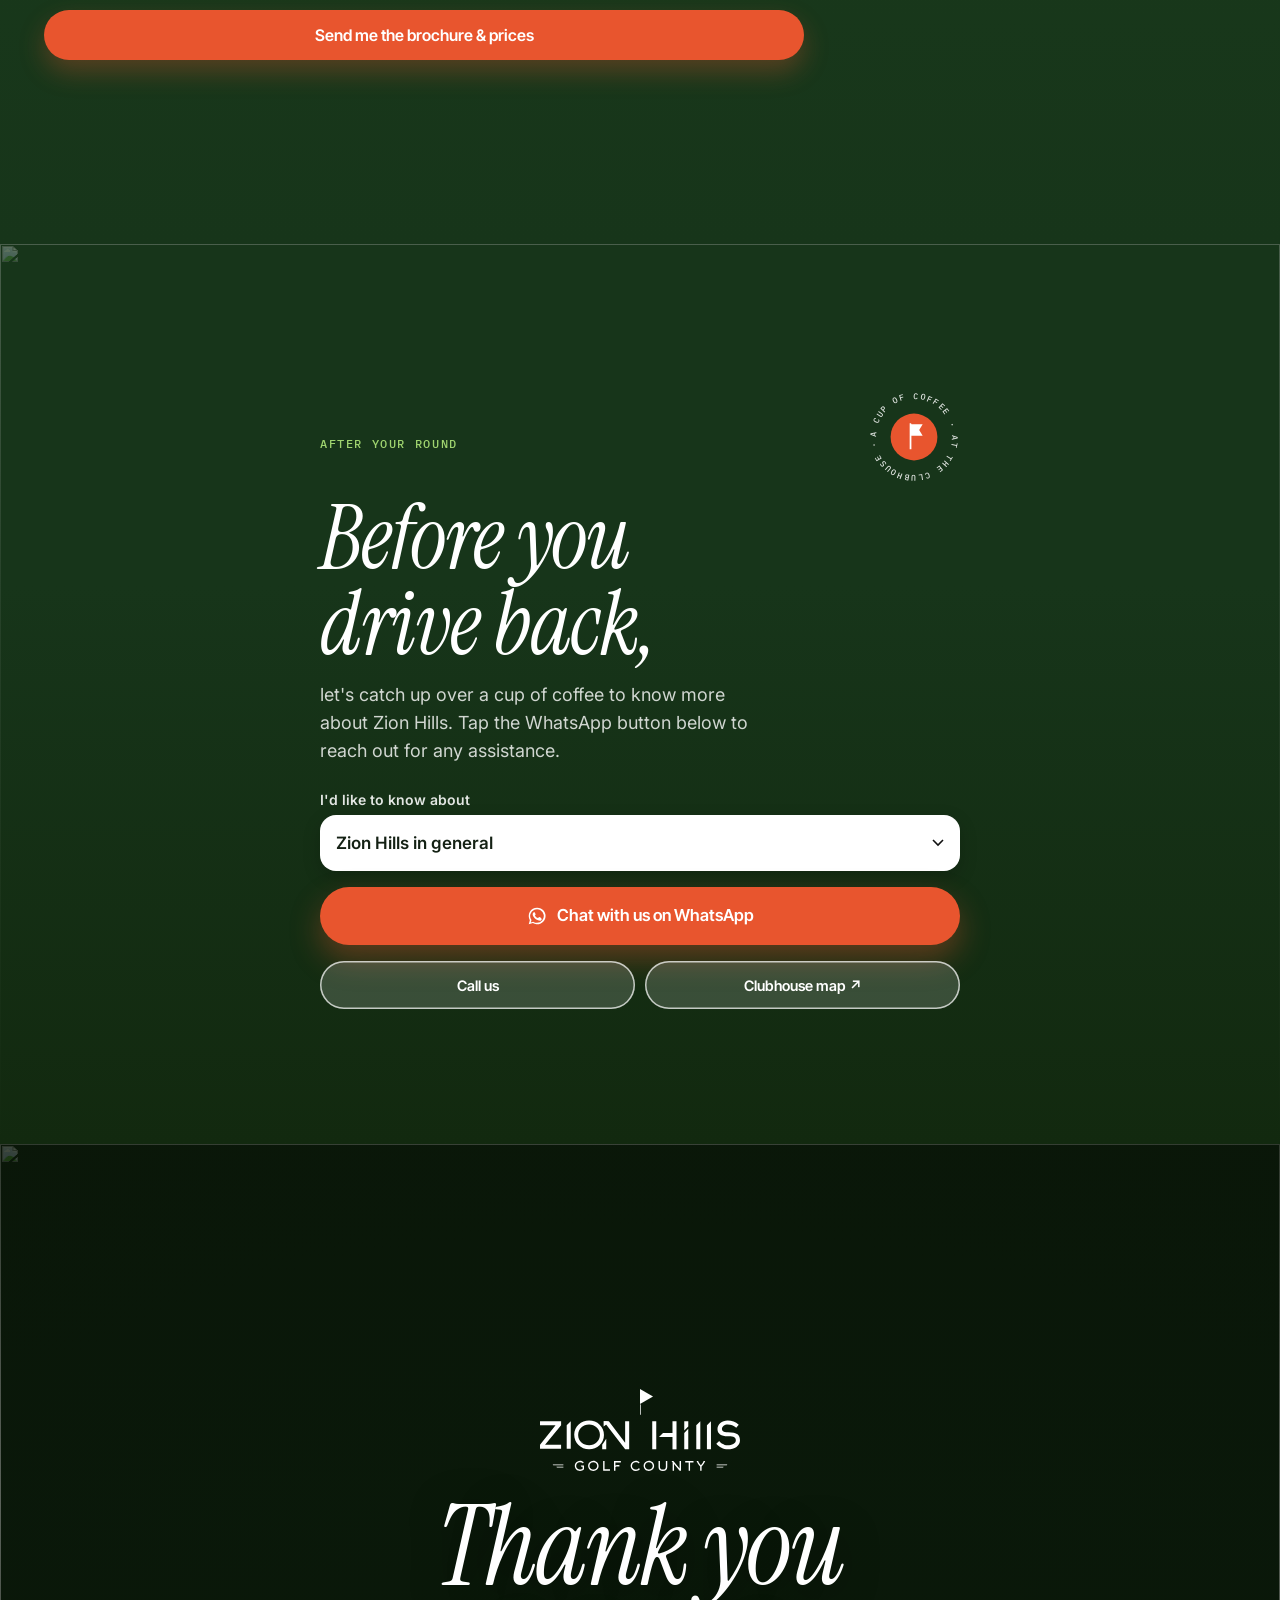
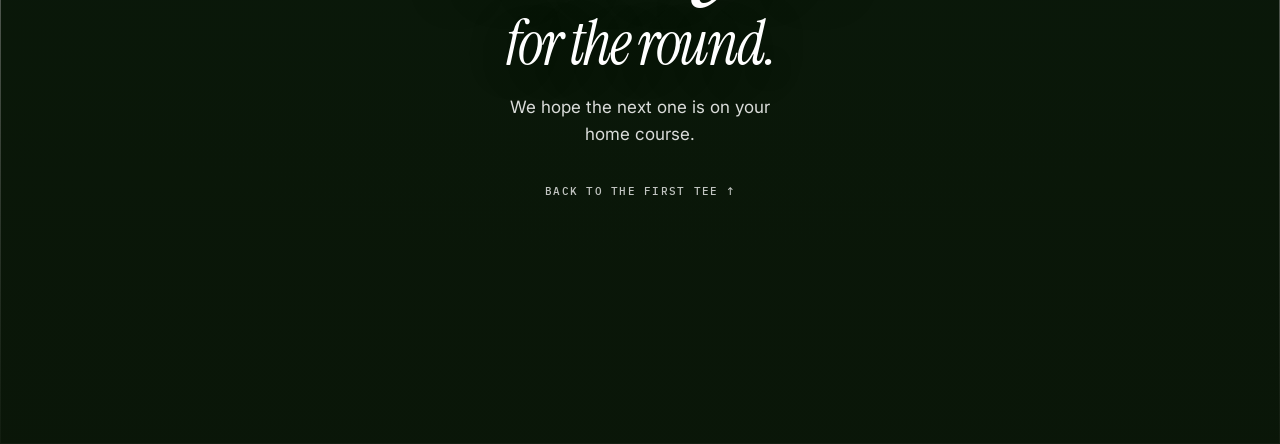
==== commit 526caa74: "Find your way: day-mode map image; Directions removed Co-Authored-By: Claude Opus 5.5 <noreply@anthr" ====
--- a/index.html
+++ b/index.html
@@ -17,7 +17,7 @@
   <link rel="preconnect" href="https://fonts.googleapis.com">
   <link rel="preconnect" href="https://fonts.gstatic.com" crossorigin>
   <link href="https://fonts.googleapis.com/css2?family=Instrument+Serif:ital@0;1&family=Inter+Tight:wght@500;600;700;800&family=IBM+Plex+Mono:wght@500&family=Inter:wght@400;500;600&display=swap" rel="stylesheet">
-  <link rel="stylesheet" href="css/cart.css?v=20261116014951">
+  <link rel="stylesheet" href="css/cart.css?v=20261116015454">
 </head>
 <body class="gating">
   <!-- 0. The ritual: sink the putt to enter -->
@@ -63,8 +63,8 @@
     </div>
   </div>
 
-  <script src="js/content.js?v=20261116014951"></script>
-  <script src="js/cart-content.js?v=20261116014951"></script>
-  <script src="js/cart.js?v=20261116014951"></script>
+  <script src="js/content.js?v=20261116015454"></script>
+  <script src="js/cart-content.js?v=20261116015454"></script>
+  <script src="js/cart.js?v=20261116015454"></script>
 </body>
 </html>
--- a/css/cart.css
+++ b/css/cart.css
@@ -983,3 +983,4 @@
 @media (prefers-reduced-motion: reduce) { .mapsec .lmap-preview, .lmap-dot { animation: none; } }
 .lmap-wrap { position: relative; }
 .lmap-done { top: -44px; right: 0; background: #fff; color: var(--deep); }
+.mapsec .emap-actions { grid-template-columns: 1fr; }
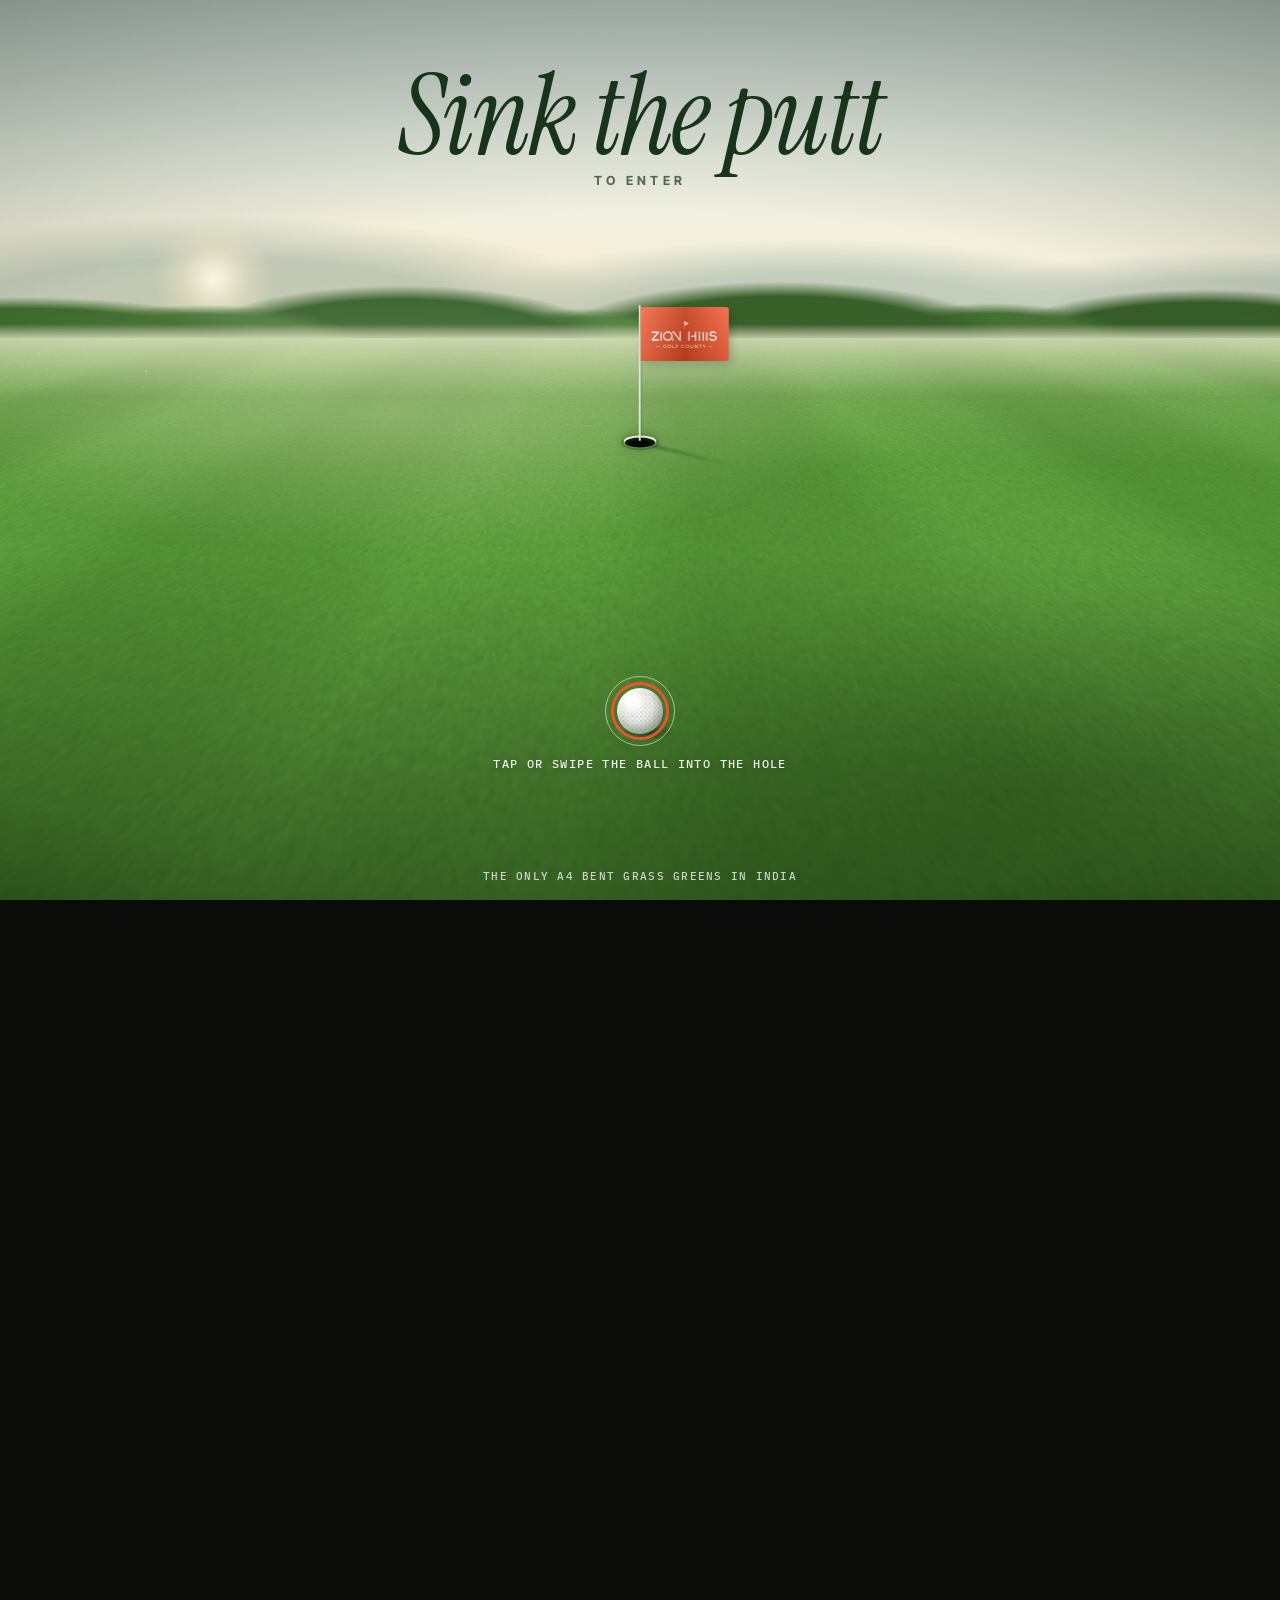
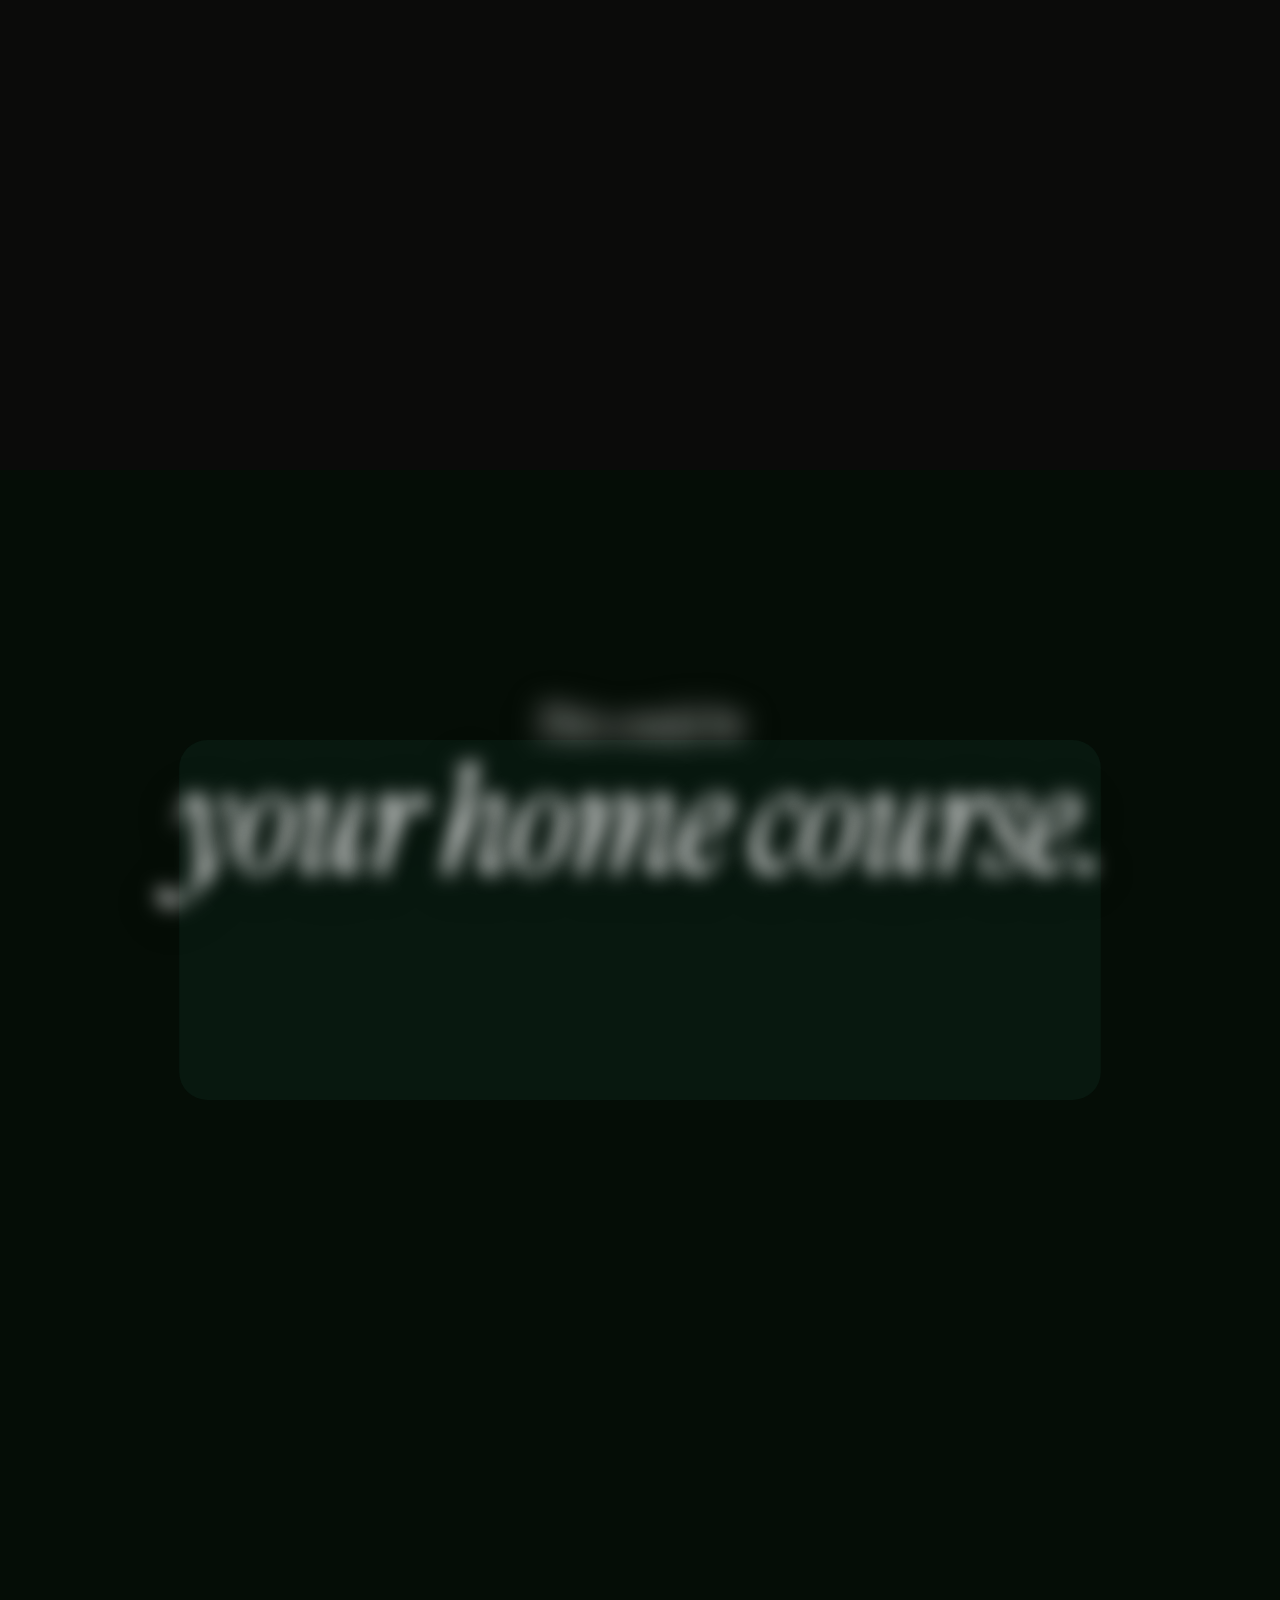
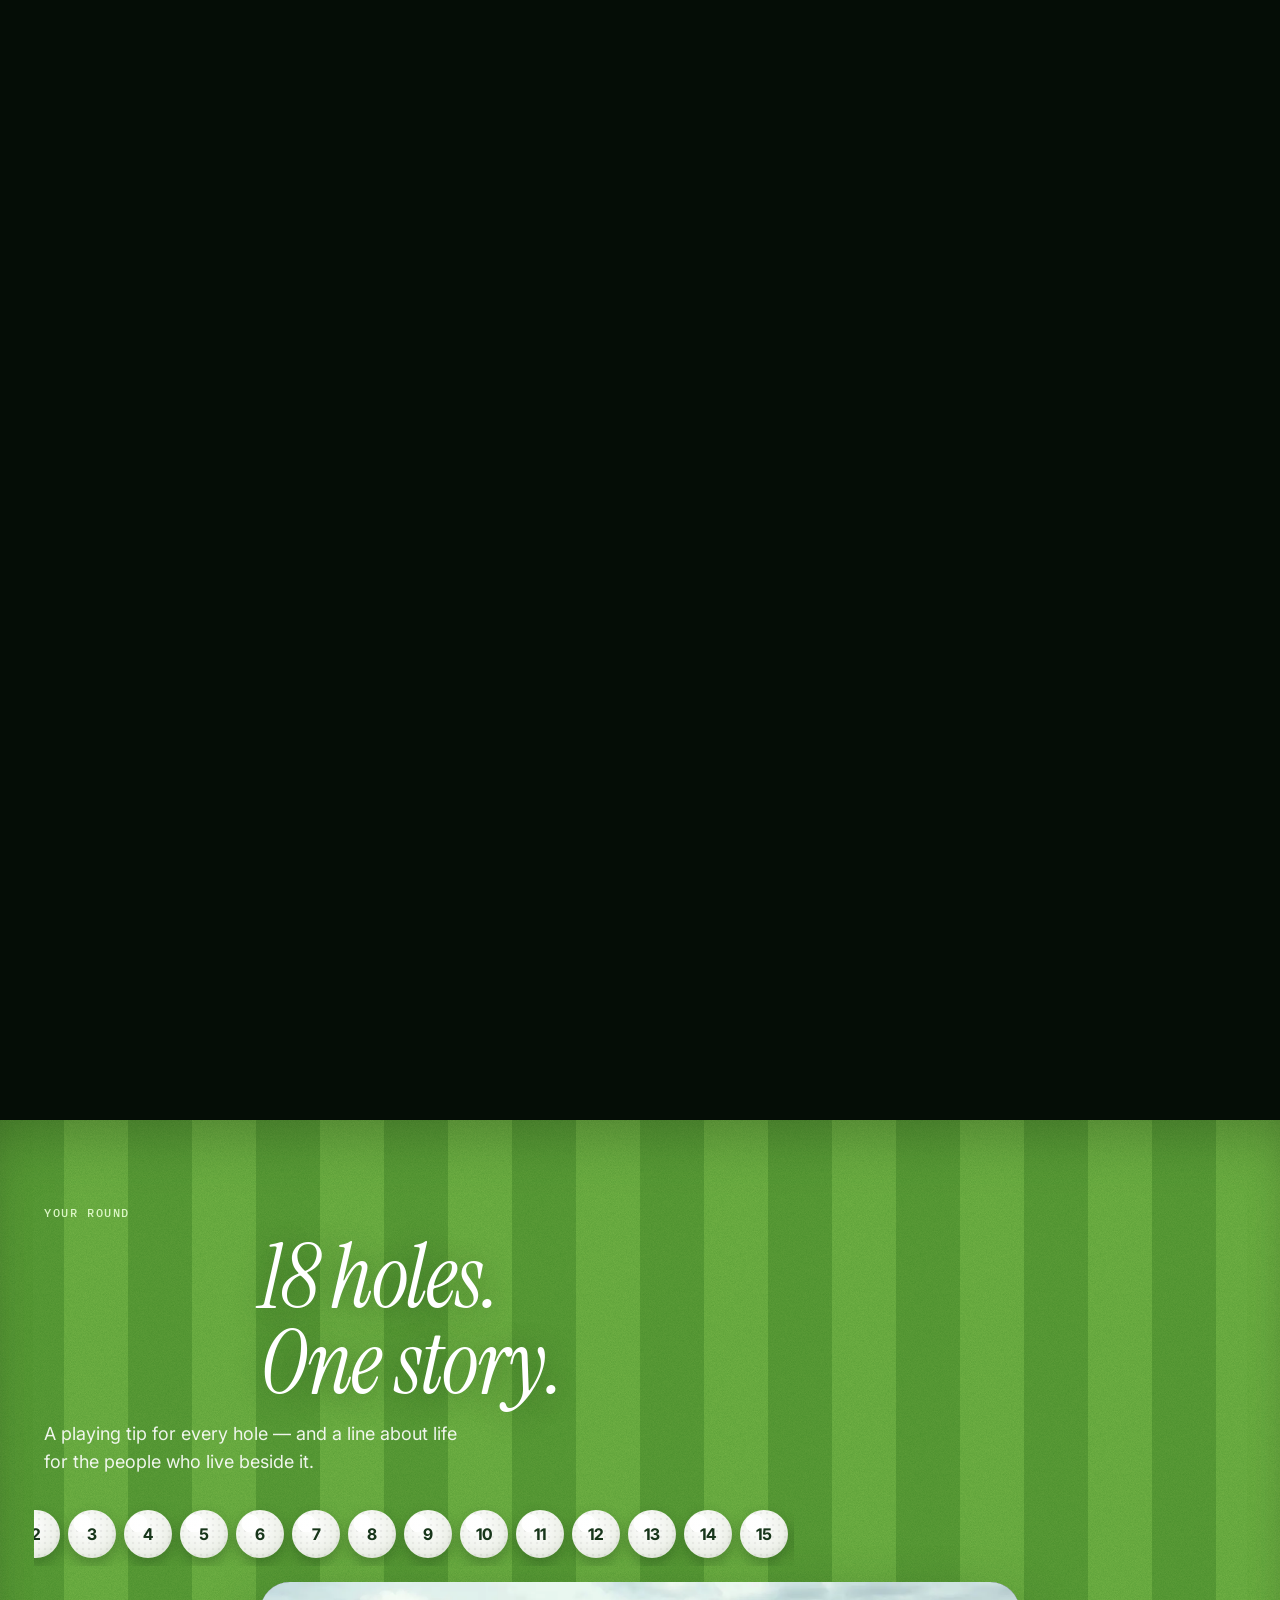
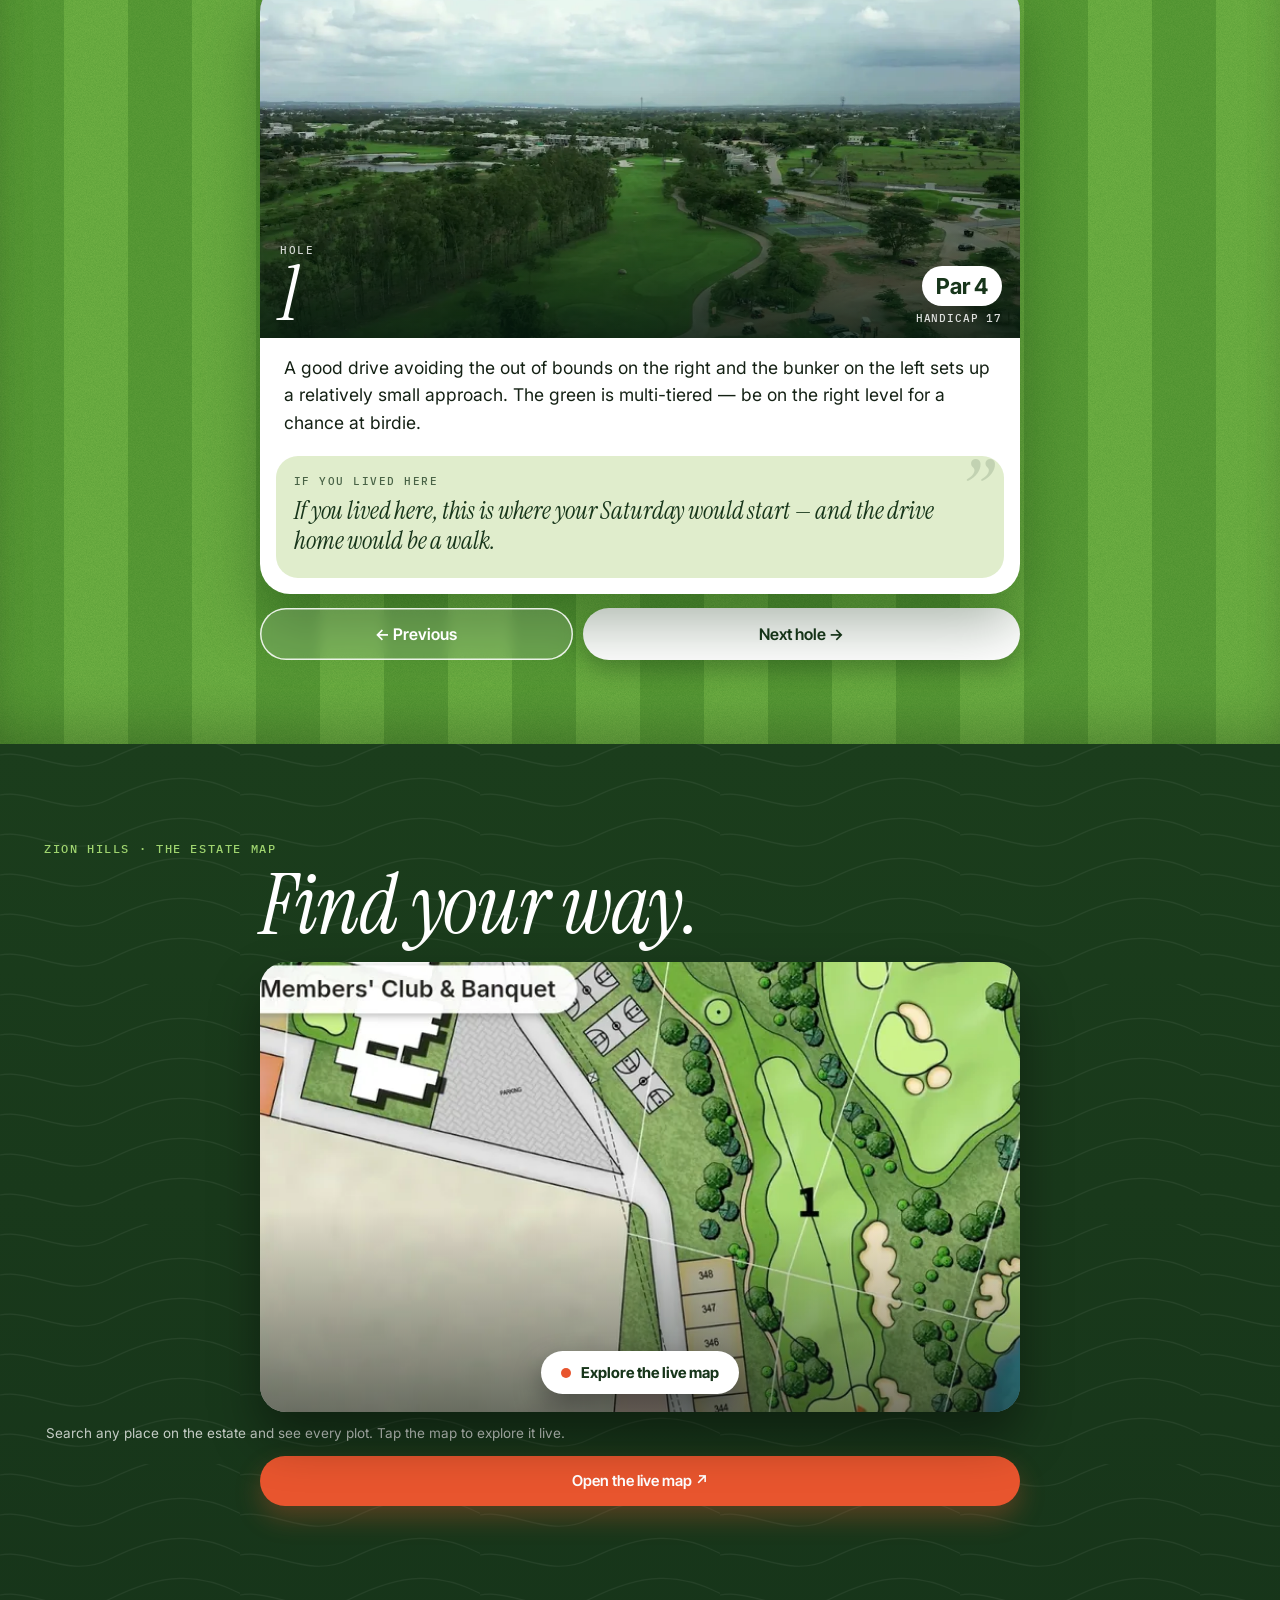
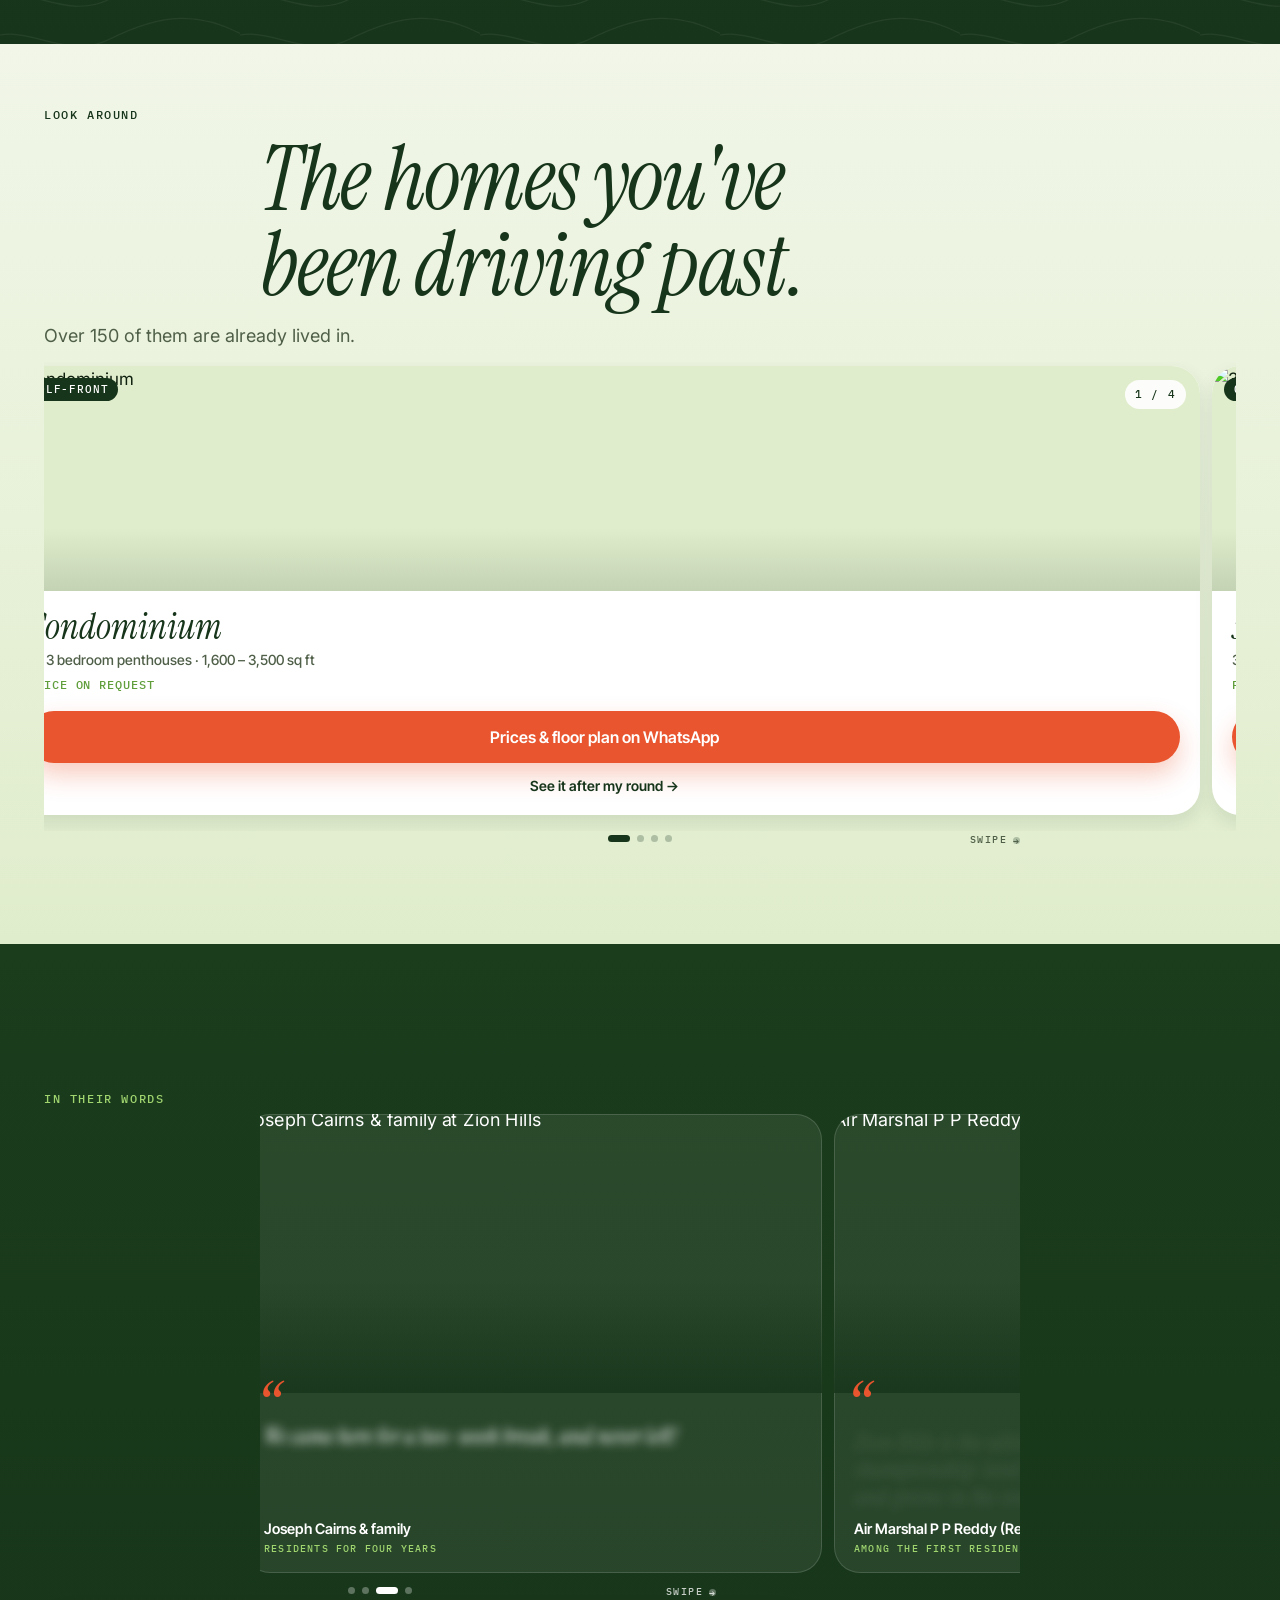
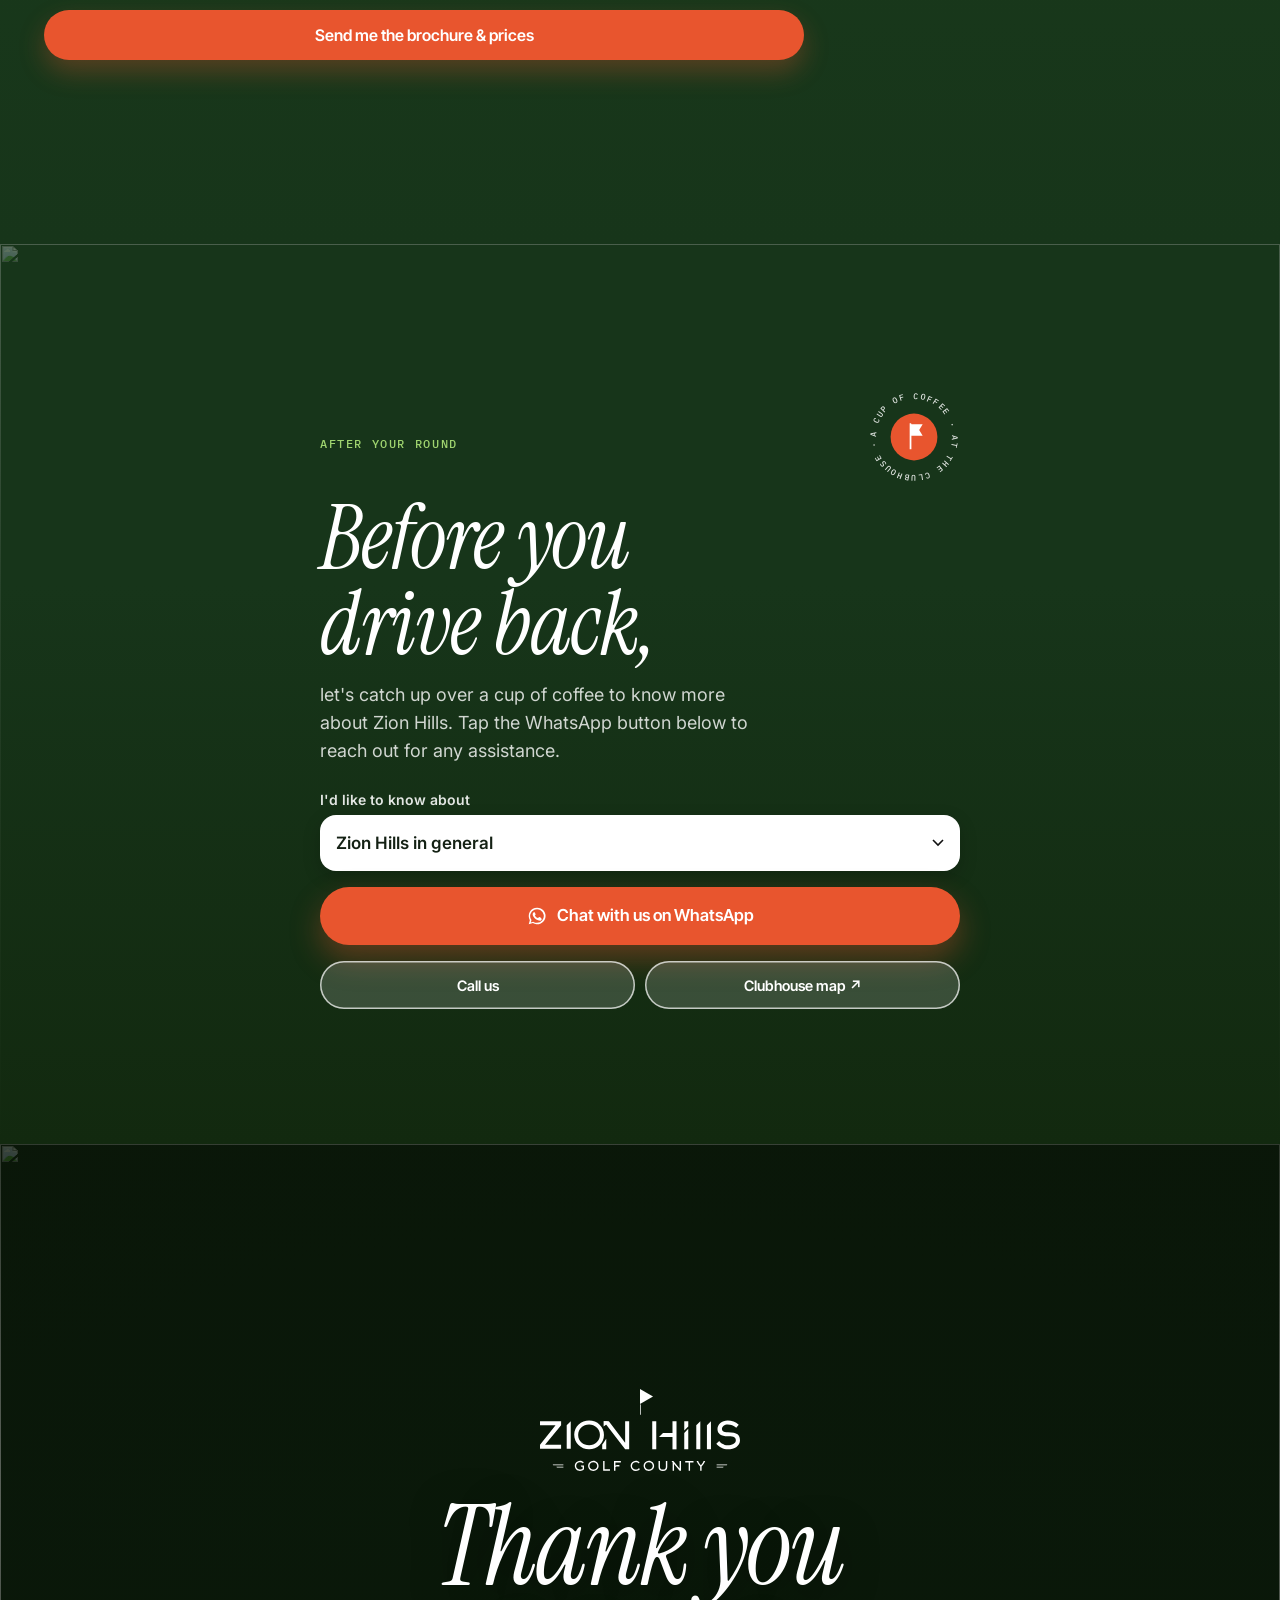
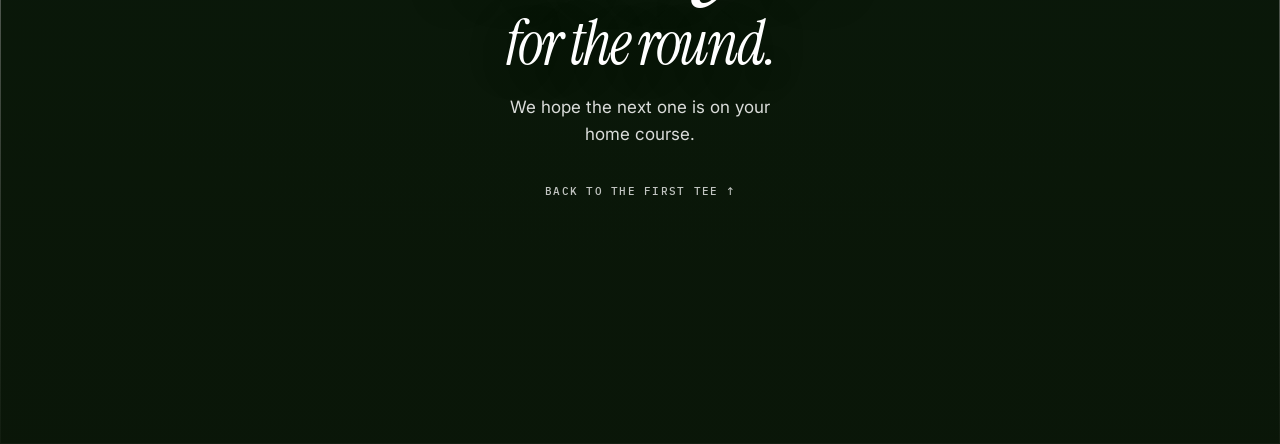
==== commit 01b69d39: "Map section: no mention of directions Co-Authored-By: Claude Opus 5.5 <noreply@anthropic.com>" ====
--- a/index.html
+++ b/index.html
@@ -17,7 +17,7 @@
   <link rel="preconnect" href="https://fonts.googleapis.com">
   <link rel="preconnect" href="https://fonts.gstatic.com" crossorigin>
   <link href="https://fonts.googleapis.com/css2?family=Instrument+Serif:ital@0;1&family=Inter+Tight:wght@500;600;700;800&family=IBM+Plex+Mono:wght@500&family=Inter:wght@400;500;600&display=swap" rel="stylesheet">
-  <link rel="stylesheet" href="css/cart.css?v=20261116015454">
+  <link rel="stylesheet" href="css/cart.css?v=20261116043159">
 </head>
 <body class="gating">
   <!-- 0. The ritual: sink the putt to enter -->
@@ -63,8 +63,8 @@
     </div>
   </div>
 
-  <script src="js/content.js?v=20261116015454"></script>
-  <script src="js/cart-content.js?v=20261116015454"></script>
-  <script src="js/cart.js?v=20261116015454"></script>
+  <script src="js/content.js?v=20261116043159"></script>
+  <script src="js/cart-content.js?v=20261116043159"></script>
+  <script src="js/cart.js?v=20261116043159"></script>
 </body>
 </html>
